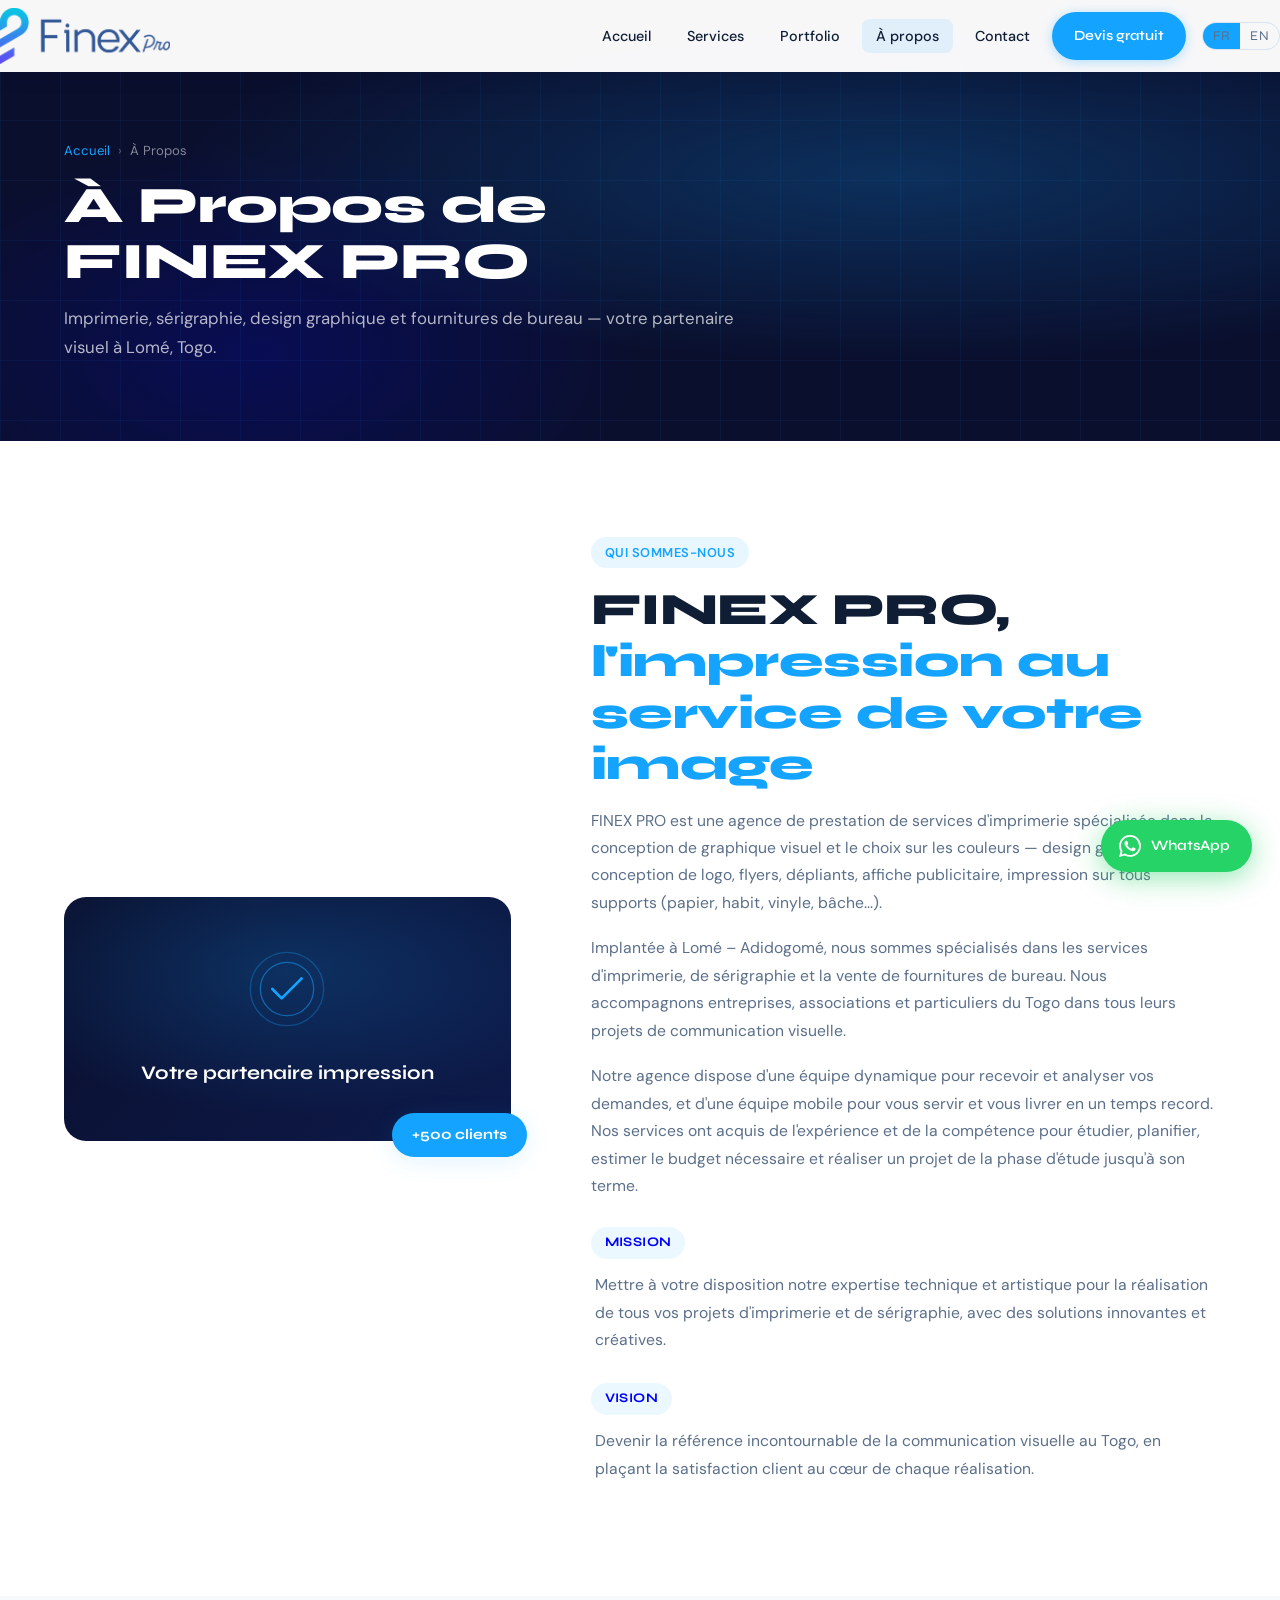
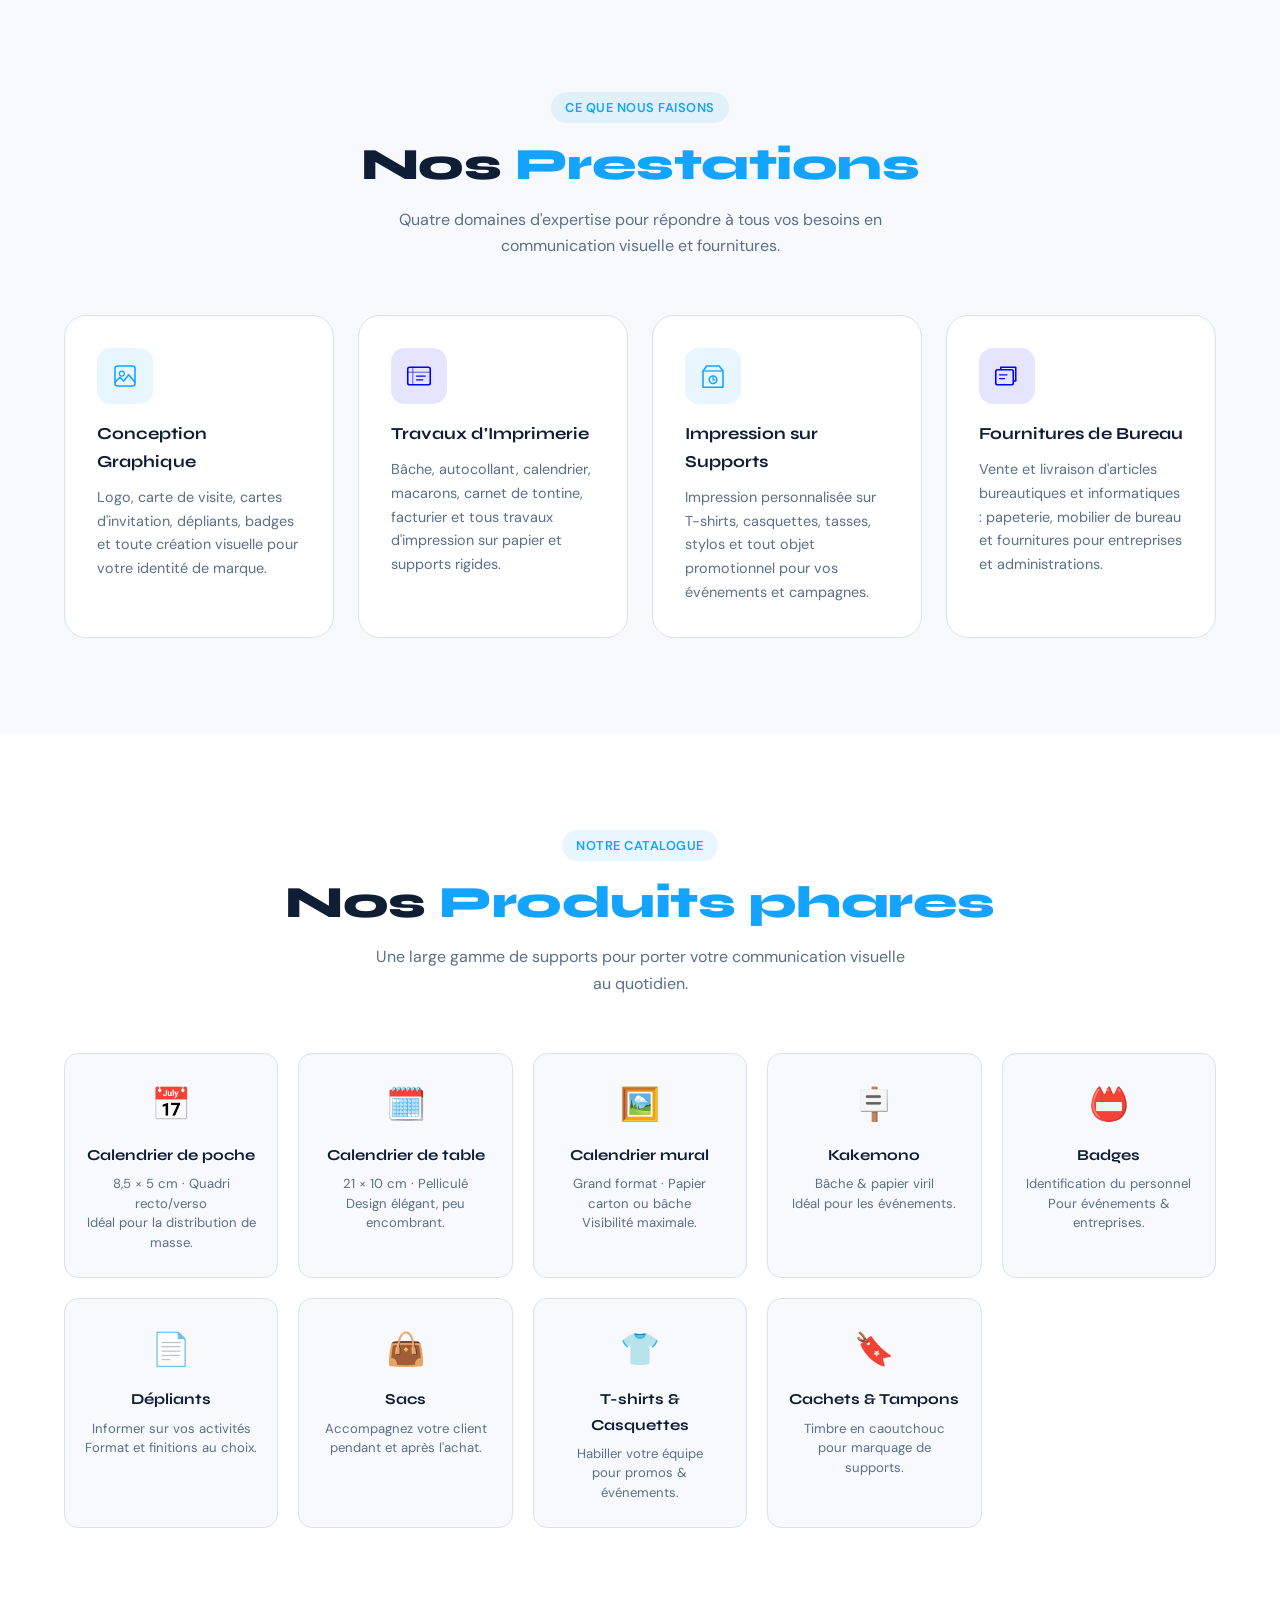
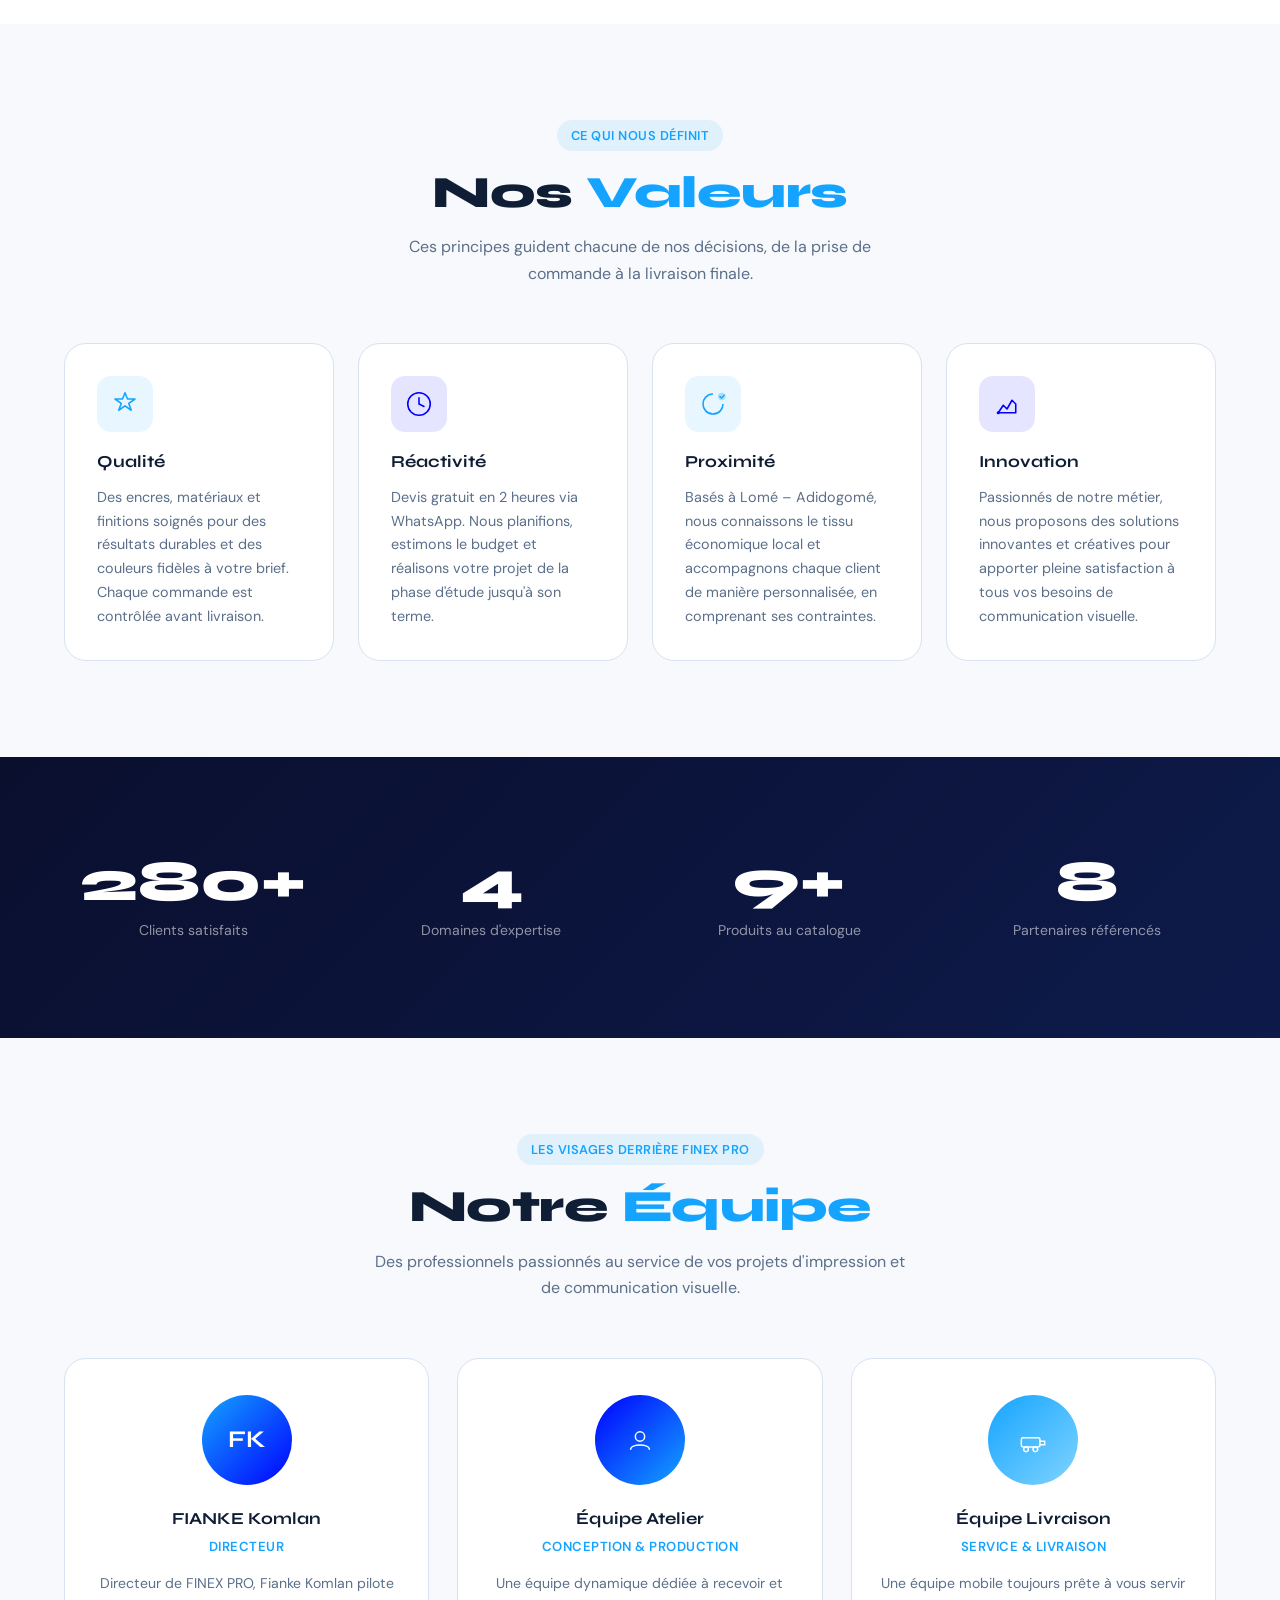
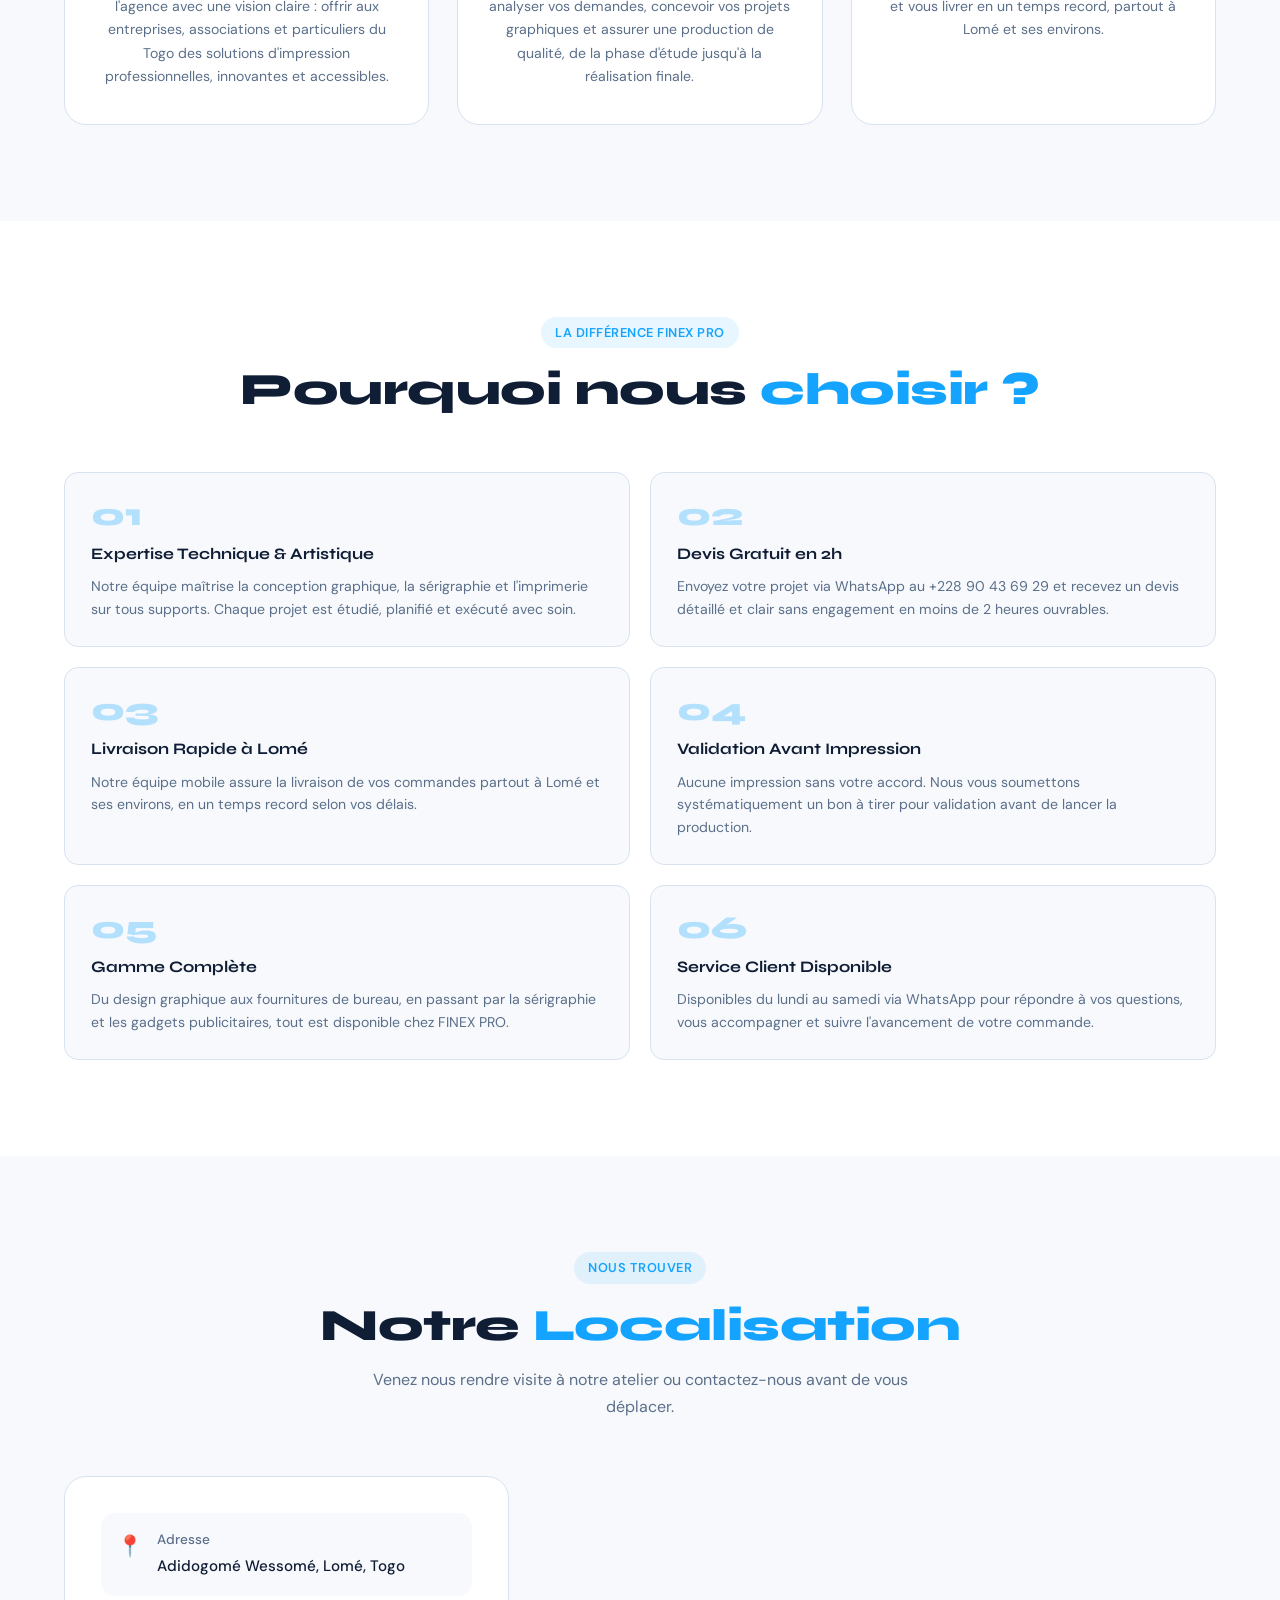
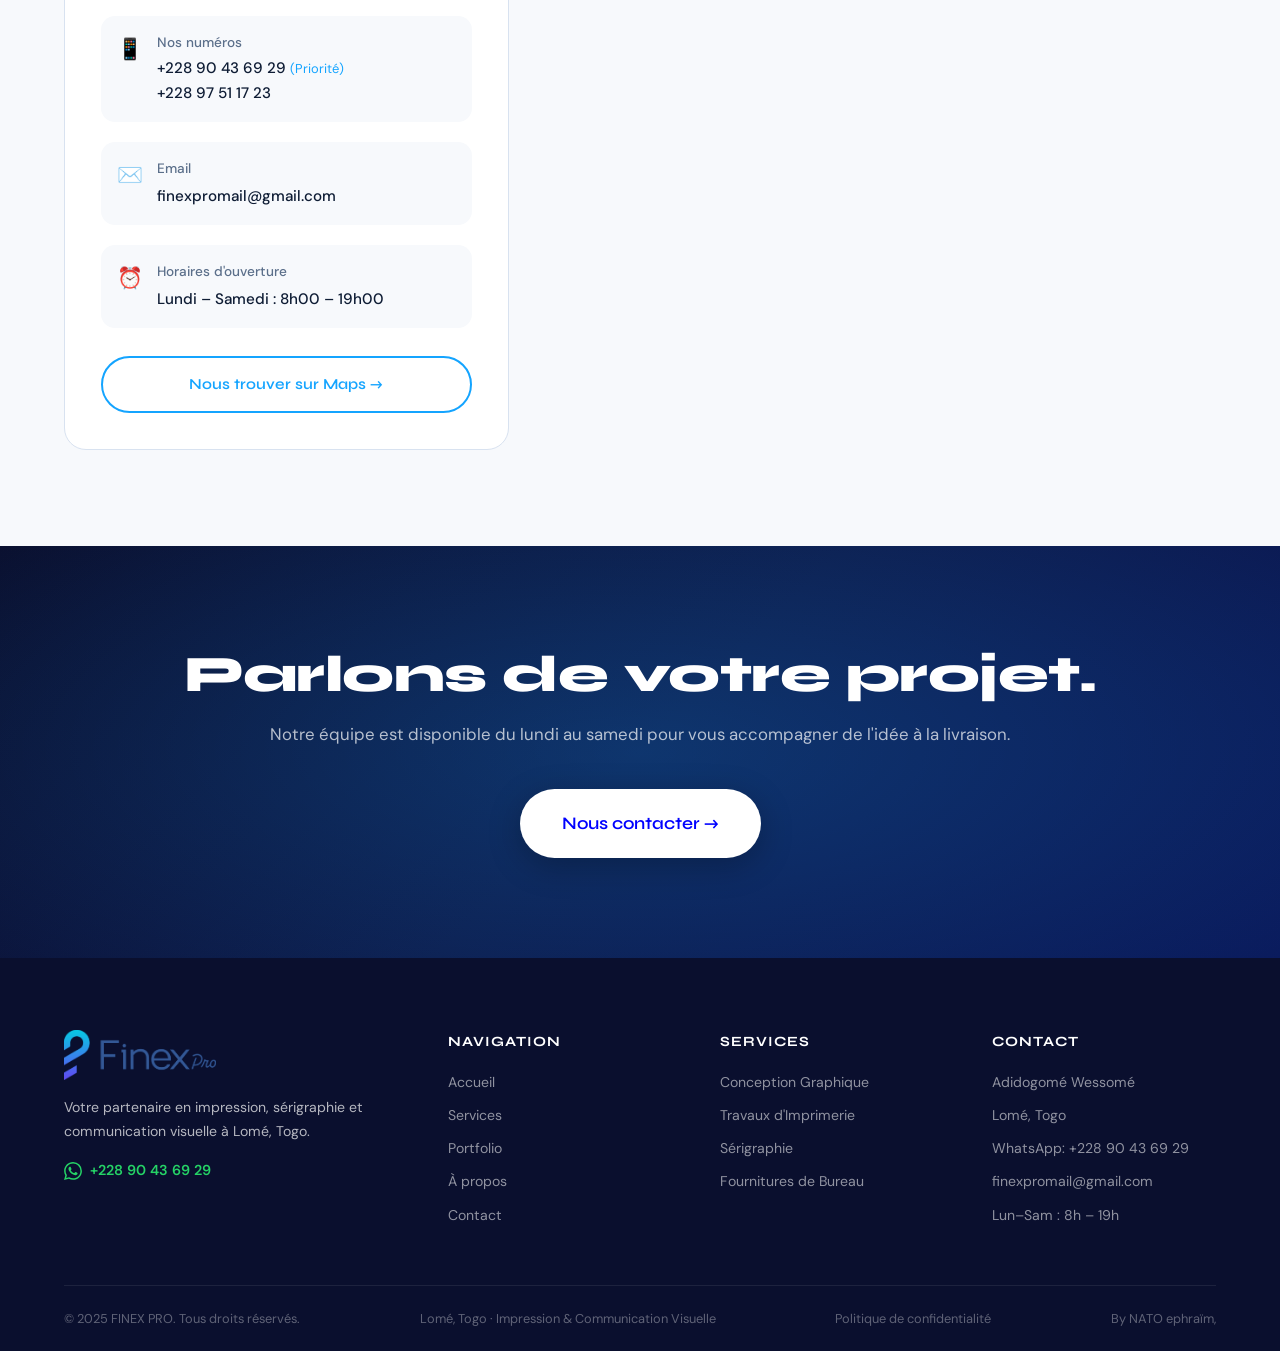
==== about.html @ 18cfac5b "correct correct portfolio" ====
<!DOCTYPE html>
<html lang="fr">
<head>
  <meta charset="UTF-8" />
  <meta name="viewport" content="width=device-width, initial-scale=1.0" />
  <title>À Propos — FINEX PRO | Agence d'Imprimerie & Sérigraphie à Lomé, Togo</title>
  <meta name="description" content="FINEX PRO, agence spécialisée en imprimerie, sérigraphie, design graphique et fournitures de bureau à Lomé – Adidogomé, Togo. Découvrez notre équipe et nos prestations." />
  <link rel="preconnect" href="https://fonts.googleapis.com" />
  <link rel="preconnect" href="https://fonts.gstatic.com" crossorigin />
  <link href="https://fonts.googleapis.com/css2?family=Syne:wght@400;600;700;800&family=DM+Sans:ital,opsz,wght@0,9..40,300;0,9..40,400;0,9..40,500;1,9..40,300&display=swap" rel="stylesheet" />
  <link rel="stylesheet" href="style.css" />
  <link rel="icon" href="/assets/images/icon/favicon.png" type="image/svg+xml" />
</head>
<body class="page-inner">

  <a href="https://wa.me/22890436929?text=Bonjour%2C%20je%20souhaite%20obtenir%20un%20devis%20pour%20des%20services%20d%27impression."
     class="wa-float" target="_blank" rel="noopener" aria-label="Contact WhatsApp">
    <svg viewBox="0 0 24 24" fill="currentColor"><path d="M17.472 14.382c-.297-.149-1.758-.867-2.03-.967-.273-.099-.471-.148-.67.15-.197.297-.767.966-.94 1.164-.173.199-.347.223-.644.075-.297-.15-1.255-.463-2.39-1.475-.883-.788-1.48-1.761-1.653-2.059-.173-.297-.018-.458.13-.606.134-.133.298-.347.446-.52.149-.174.198-.298.298-.497.099-.198.05-.371-.025-.52-.075-.149-.669-1.612-.916-2.207-.242-.579-.487-.5-.669-.51-.173-.008-.371-.01-.57-.01-.198 0-.52.074-.792.372-.272.297-1.04 1.016-1.04 2.479 0 1.462 1.065 2.875 1.213 3.074.149.198 2.096 3.2 5.077 4.487.709.306 1.262.489 1.694.625.712.227 1.36.195 1.871.118.571-.085 1.758-.719 2.006-1.413.248-.694.248-1.289.173-1.413-.074-.124-.272-.198-.57-.347m-5.421 7.403h-.004a9.87 9.87 0 01-5.031-1.378l-.361-.214-3.741.982.998-3.648-.235-.374a9.86 9.86 0 01-1.51-5.26c.001-5.45 4.436-9.884 9.888-9.884 2.64 0 5.122 1.03 6.988 2.898a9.825 9.825 0 012.893 6.994c-.003 5.45-4.437 9.884-9.885 9.884m8.413-18.297A11.815 11.815 0 0012.05 0C5.495 0 .16 5.335.157 11.892c0 2.096.547 4.142 1.588 5.945L.057 24l6.305-1.654a11.882 11.882 0 005.683 1.448h.005c6.554 0 11.89-5.335 11.893-11.893a11.821 11.821 0 00-3.48-8.413Z"/></svg>
    <span>WhatsApp</span>
  </a>

  <nav class="navbar" id="navbar">
    <div class="nav-inner">
      <a href="index.html" class="nav-logo">
        <span class="logo-mark"><img src="/assets/images/LOGO & SYMBOLE FinexPro 1.png" alt="FINEX PRO"></span>
      </a>
      <button class="nav-toggle" id="navToggle" aria-label="Menu">
        <span></span><span></span><span></span>
      </button>
      <ul class="nav-links" id="navLinks">
        <li><a href="index.html" class="nav-link">Accueil</a></li>
        <li><a href="services.html" class="nav-link">Services</a></li>
        <li><a href="portfolio.html" class="nav-link">Portfolio</a></li>
        <li><a href="about.html" class="nav-link active">À propos</a></li>
        <li><a href="contact.html" class="nav-link">Contact</a></li>
        <li><a href="devis.html" class="btn btn-nav">Devis gratuit</a></li>
        <li class="nav-controls">
          <div class="lang-switcher">
            <button class="lang-btn active" data-lang="fr">FR</button>
            <button class="lang-btn" data-lang="en">EN</button>
          </div>
        </li>
      </ul>
    </div>
  </nav>

  <!-- ========== HERO ========== -->
  <section class="page-hero">
    <div class="page-hero-bg">
      <div class="hero-mesh"></div>
      <div class="hero-grid"></div>
    </div>
    <div class="container">
      <div class="page-hero-content">
        <nav class="breadcrumb" aria-label="fil d'Ariane">
          <a href="index.html">Accueil</a>
          <span class="breadcrumb-sep">›</span>
          <span>À Propos</span>
        </nav>
        <h1 class="page-hero-title reveal">À Propos de FINEX PRO</h1>
        <p class="page-hero-sub reveal">Imprimerie, sérigraphie, design graphique et fournitures de bureau — votre partenaire visuel à Lomé, Togo.</p>
      </div>
    </div>
  </section>

  <!-- ========== PRÉSENTATION ========== -->
  <section class="section">
    <div class="container">
      <div class="about-inner">
        <div class="about-visual reveal">
          <div class="about-card-main">
            <div class="about-icon-big">
              <svg viewBox="0 0 120 120" fill="none" width="80" height="80">
                <circle cx="60" cy="60" r="55" stroke="#14a4ff" stroke-width="2" opacity=".3"/>
                <circle cx="60" cy="60" r="40" stroke="#14a4ff" stroke-width="2" opacity=".5"/>
                <path d="M38 60 L52 74 L82 44" stroke="#14a4ff" stroke-width="4" stroke-linecap="round" stroke-linejoin="round"/>
              </svg>
            </div>
            <div class="about-tagline">Votre partenaire impression</div>
          </div>
          <div class="about-badge-float">+500 clients</div>
        </div>

        <div class="about-text reveal" data-delay="100">
          <span class="section-tag">Qui sommes-nous</span>
          <h2 class="section-title">FINEX PRO,<br /><em>l'impression au service de votre image</em></h2>
          <p>FINEX PRO est une agence de prestation de services d'imprimerie spécialisée dans la conception de graphique visuel et le choix sur les couleurs — design graphique, conception de logo, flyers, dépliants, affiche publicitaire, impression sur tous supports (papier, habit, vinyle, bâche...).</p>
          <p>Implantée à Lomé – Adidogomé, nous sommes spécialisés dans les services d'imprimerie, de sérigraphie et la vente de fournitures de bureau. Nous accompagnons entreprises, associations et particuliers du Togo dans tous leurs projets de communication visuelle.</p>
          <p>Notre agence dispose d'une équipe dynamique pour recevoir et analyser vos demandes, et d'une équipe mobile pour vous servir et vous livrer en un temps record. Nos services ont acquis de l'expérience et de la compétence pour étudier, planifier, estimer le budget nécessaire et réaliser un projet de la phase d'étude jusqu'à son terme.</p>
          <div class="about-values">
            <div class="value-pill">Mission</div>
            <p class="value-text">Mettre à votre disposition notre expertise technique et artistique pour la réalisation de tous vos projets d'imprimerie et de sérigraphie, avec des solutions innovantes et créatives.</p>
            <div class="value-pill">Vision</div>
            <p class="value-text">Devenir la référence incontournable de la communication visuelle au Togo, en plaçant la satisfaction client au cœur de chaque réalisation.</p>
          </div>
        </div>
      </div>
    </div>
  </section>

  <!-- ========== NOS PRESTATIONS ========== -->
  <section class="section" style="background:var(--gray-50)">
    <div class="container">
      <div class="section-header reveal">
        <span class="section-tag">Ce que nous faisons</span>
        <h2 class="section-title">Nos <em>Prestations</em></h2>
        <p class="section-desc">Quatre domaines d'expertise pour répondre à tous vos besoins en communication visuelle et fournitures.</p>
      </div>
      <div class="values-grid">

        <div class="value-card reveal" data-delay="0">
          <div class="value-icon" style="--vic:#14a4ff">
            <svg viewBox="0 0 48 48" fill="none" width="30" height="30">
              <rect x="8" y="8" width="32" height="32" rx="4" stroke="currentColor" stroke-width="2.5"/>
              <circle cx="19" cy="20" r="4" stroke="currentColor" stroke-width="2"/>
              <path d="M8 34 L16 26 L22 32 L30 22 L40 34" stroke="currentColor" stroke-width="2.5" stroke-linecap="round" stroke-linejoin="round"/>
            </svg>
          </div>
          <h3>Conception Graphique</h3>
          <p>Logo, carte de visite, cartes d'invitation, dépliants, badges et toute création visuelle pour votre identité de marque.</p>
        </div>

        <div class="value-card reveal" data-delay="100">
          <div class="value-icon" style="--vic:#0000ff">
            <svg viewBox="0 0 48 48" fill="none" width="30" height="30">
              <rect x="6" y="10" width="36" height="28" rx="3" stroke="currentColor" stroke-width="2.5"/>
              <path d="M14 10 L14 38" stroke="currentColor" stroke-width="2" opacity=".5"/>
              <path d="M6 18 L42 18" stroke="currentColor" stroke-width="2" opacity=".5"/>
              <path d="M20 24 L34 24M20 30 L30 30" stroke="currentColor" stroke-width="2" stroke-linecap="round"/>
            </svg>
          </div>
          <h3>Travaux d'Imprimerie</h3>
          <p>Bâche, autocollant, calendrier, macarons, carnet de tontine, facturier et tous travaux d'impression sur papier et supports rigides.</p>
        </div>

        <div class="value-card reveal" data-delay="200">
          <div class="value-icon" style="--vic:#14a4ff">
            <svg viewBox="0 0 48 48" fill="none" width="30" height="30">
              <path d="M14 8 L34 8 L40 16 L40 42 L8 42 L8 16 Z" stroke="currentColor" stroke-width="2.5" stroke-linejoin="round"/>
              <path d="M8 16 L40 16" stroke="currentColor" stroke-width="2"/>
              <circle cx="24" cy="30" r="6" stroke="currentColor" stroke-width="2.5"/>
              <path d="M24 26 L24 30 L27 30" stroke="currentColor" stroke-width="2" stroke-linecap="round"/>
            </svg>
          </div>
          <h3>Impression sur Supports</h3>
          <p>Impression personnalisée sur T-shirts, casquettes, tasses, stylos et tout objet promotionnel pour vos événements et campagnes.</p>
        </div>

        <div class="value-card reveal" data-delay="300">
          <div class="value-icon" style="--vic:#0000ff">
            <svg viewBox="0 0 48 48" fill="none" width="30" height="30">
              <rect x="6" y="14" width="28" height="24" rx="3" stroke="currentColor" stroke-width="2.5"/>
              <path d="M14 14 L14 10 L38 10 L38 32 L34 32" stroke="currentColor" stroke-width="2.5" stroke-linejoin="round"/>
              <path d="M12 22 L24 22M12 28 L20 28" stroke="currentColor" stroke-width="2" stroke-linecap="round"/>
            </svg>
          </div>
          <h3>Fournitures de Bureau</h3>
          <p>Vente et livraison d'articles bureautiques et informatiques : papeterie, mobilier de bureau et fournitures pour entreprises et administrations.</p>
        </div>

      </div>
    </div>
  </section>

  <!-- ========== NOS PRODUITS ========== -->
  <section class="section">
    <div class="container">
      <div class="section-header reveal">
        <span class="section-tag">Notre catalogue</span>
        <h2 class="section-title">Nos <em>Produits phares</em></h2>
        <p class="section-desc">Une large gamme de supports pour porter votre communication visuelle au quotidien.</p>
      </div>
      <div style="display:grid;grid-template-columns:repeat(auto-fill,minmax(200px,1fr));gap:20px;margin-top:16px;">

        <div class="reveal" data-delay="0" style="background:var(--gray-50);border:1px solid var(--gray-200);border-radius:var(--radius);padding:24px 20px;text-align:center;">
          <div style="font-size:2rem;margin-bottom:12px;">📅</div>
          <h4 style="font-family:'Syne',sans-serif;font-size:.95rem;font-weight:700;color:var(--text);margin-bottom:6px;">Calendrier de poche</h4>
          <p style="font-size:.82rem;color:var(--text-muted);line-height:1.5;">8,5 × 5 cm · Quadri recto/verso<br>Idéal pour la distribution de masse.</p>
        </div>

        <div class="reveal" data-delay="50" style="background:var(--gray-50);border:1px solid var(--gray-200);border-radius:var(--radius);padding:24px 20px;text-align:center;">
          <div style="font-size:2rem;margin-bottom:12px;">🗓️</div>
          <h4 style="font-family:'Syne',sans-serif;font-size:.95rem;font-weight:700;color:var(--text);margin-bottom:6px;">Calendrier de table</h4>
          <p style="font-size:.82rem;color:var(--text-muted);line-height:1.5;">21 × 10 cm · Pelliculé<br>Design élégant, peu encombrant.</p>
        </div>

        <div class="reveal" data-delay="100" style="background:var(--gray-50);border:1px solid var(--gray-200);border-radius:var(--radius);padding:24px 20px;text-align:center;">
          <div style="font-size:2rem;margin-bottom:12px;">🖼️</div>
          <h4 style="font-family:'Syne',sans-serif;font-size:.95rem;font-weight:700;color:var(--text);margin-bottom:6px;">Calendrier mural</h4>
          <p style="font-size:.82rem;color:var(--text-muted);line-height:1.5;">Grand format · Papier carton ou bâche<br>Visibilité maximale.</p>
        </div>

        <div class="reveal" data-delay="150" style="background:var(--gray-50);border:1px solid var(--gray-200);border-radius:var(--radius);padding:24px 20px;text-align:center;">
          <div style="font-size:2rem;margin-bottom:12px;">🪧</div>
          <h4 style="font-family:'Syne',sans-serif;font-size:.95rem;font-weight:700;color:var(--text);margin-bottom:6px;">Kakemono</h4>
          <p style="font-size:.82rem;color:var(--text-muted);line-height:1.5;">Bâche & papier viril<br>Idéal pour les événements.</p>
        </div>

        <div class="reveal" data-delay="200" style="background:var(--gray-50);border:1px solid var(--gray-200);border-radius:var(--radius);padding:24px 20px;text-align:center;">
          <div style="font-size:2rem;margin-bottom:12px;">📛</div>
          <h4 style="font-family:'Syne',sans-serif;font-size:.95rem;font-weight:700;color:var(--text);margin-bottom:6px;">Badges</h4>
          <p style="font-size:.82rem;color:var(--text-muted);line-height:1.5;">Identification du personnel<br>Pour événements & entreprises.</p>
        </div>

        <div class="reveal" data-delay="250" style="background:var(--gray-50);border:1px solid var(--gray-200);border-radius:var(--radius);padding:24px 20px;text-align:center;">
          <div style="font-size:2rem;margin-bottom:12px;">📄</div>
          <h4 style="font-family:'Syne',sans-serif;font-size:.95rem;font-weight:700;color:var(--text);margin-bottom:6px;">Dépliants</h4>
          <p style="font-size:.82rem;color:var(--text-muted);line-height:1.5;">Informer sur vos activités<br>Format et finitions au choix.</p>
        </div>

        <div class="reveal" data-delay="300" style="background:var(--gray-50);border:1px solid var(--gray-200);border-radius:var(--radius);padding:24px 20px;text-align:center;">
          <div style="font-size:2rem;margin-bottom:12px;">👜</div>
          <h4 style="font-family:'Syne',sans-serif;font-size:.95rem;font-weight:700;color:var(--text);margin-bottom:6px;">Sacs</h4>
          <p style="font-size:.82rem;color:var(--text-muted);line-height:1.5;">Accompagnez votre client<br>pendant et après l'achat.</p>
        </div>

        <div class="reveal" data-delay="350" style="background:var(--gray-50);border:1px solid var(--gray-200);border-radius:var(--radius);padding:24px 20px;text-align:center;">
          <div style="font-size:2rem;margin-bottom:12px;">👕</div>
          <h4 style="font-family:'Syne',sans-serif;font-size:.95rem;font-weight:700;color:var(--text);margin-bottom:6px;">T-shirts & Casquettes</h4>
          <p style="font-size:.82rem;color:var(--text-muted);line-height:1.5;">Habiller votre équipe<br>pour promos & événements.</p>
        </div>

        <div class="reveal" data-delay="400" style="background:var(--gray-50);border:1px solid var(--gray-200);border-radius:var(--radius);padding:24px 20px;text-align:center;">
          <div style="font-size:2rem;margin-bottom:12px;">🔖</div>
          <h4 style="font-family:'Syne',sans-serif;font-size:.95rem;font-weight:700;color:var(--text);margin-bottom:6px;">Cachets & Tampons</h4>
          <p style="font-size:.82rem;color:var(--text-muted);line-height:1.5;">Timbre en caoutchouc<br>pour marquage de supports.</p>
        </div>

      </div>
    </div>
  </section>

  <!-- ========== NOS VALEURS ========== -->
  <section class="section" style="background:var(--gray-50)">
    <div class="container">
      <div class="section-header reveal">
        <span class="section-tag">Ce qui nous définit</span>
        <h2 class="section-title">Nos <em>Valeurs</em></h2>
        <p class="section-desc">Ces principes guident chacune de nos décisions, de la prise de commande à la livraison finale.</p>
      </div>
      <div class="values-grid">
        <div class="value-card reveal" data-delay="0">
          <div class="value-icon" style="--vic:#14a4ff">
            <svg viewBox="0 0 48 48" fill="none" width="30" height="30">
              <path d="M24 6 L28 16 L40 16 L30 23 L34 34 L24 27 L14 34 L18 23 L8 16 L20 16 Z" stroke="currentColor" stroke-width="2.5" fill="none" stroke-linejoin="round"/>
            </svg>
          </div>
          <h3>Qualité</h3>
          <p>Des encres, matériaux et finitions soignés pour des résultats durables et des couleurs fidèles à votre brief. Chaque commande est contrôlée avant livraison.</p>
        </div>
        <div class="value-card reveal" data-delay="100">
          <div class="value-icon" style="--vic:#0000ff">
            <svg viewBox="0 0 48 48" fill="none" width="30" height="30">
              <circle cx="24" cy="24" r="18" stroke="currentColor" stroke-width="2.5"/>
              <path d="M24 14 L24 24 L32 28" stroke="currentColor" stroke-width="2.5" stroke-linecap="round"/>
            </svg>
          </div>
          <h3>Réactivité</h3>
          <p>Devis gratuit en 2 heures via WhatsApp. Nous planifions, estimons le budget et réalisons votre projet de la phase d'étude jusqu'à son terme.</p>
        </div>
        <div class="value-card reveal" data-delay="200">
          <div class="value-icon" style="--vic:#14a4ff">
            <svg viewBox="0 0 48 48" fill="none" width="30" height="30">
              <path d="M24 8 C14 8 8 16 8 24 C8 32 14 40 24 40 C34 40 40 32 40 24" stroke="currentColor" stroke-width="2.5" fill="none"/>
              <circle cx="38" cy="12" r="6" fill="currentColor" opacity=".3"/>
              <path d="M35 12 L37.5 14.5 L42 10" stroke="currentColor" stroke-width="2" stroke-linecap="round"/>
            </svg>
          </div>
          <h3>Proximité</h3>
          <p>Basés à Lomé – Adidogomé, nous connaissons le tissu économique local et accompagnons chaque client de manière personnalisée, en comprenant ses contraintes.</p>
        </div>
        <div class="value-card reveal" data-delay="300">
          <div class="value-icon" style="--vic:#0000ff">
            <svg viewBox="0 0 48 48" fill="none" width="30" height="30">
              <path d="M10 38 L18 26 L24 32 L32 18 L38 24 L38 38 Z" stroke="currentColor" stroke-width="2.5" fill="none" stroke-linejoin="round"/>
              <circle cx="10" cy="38" r="2.5" fill="currentColor"/>
            </svg>
          </div>
          <h3>Innovation</h3>
          <p>Passionnés de notre métier, nous proposons des solutions innovantes et créatives pour apporter pleine satisfaction à tous vos besoins de communication visuelle.</p>
        </div>
      </div>
    </div>
  </section>

  <!-- ========== COMPTEURS ========== -->
  <section class="section counters-section">
    <div class="container">
      <div class="counters-grid" id="countersGrid">
        <div class="counter-item reveal" data-delay="0">
          <span class="counter-num" data-target="500" data-suffix="+">0+</span>
          <span class="counter-label">Clients satisfaits</span>
        </div>
        <div class="counter-item reveal" data-delay="100">
          <span class="counter-num" data-target="4" data-suffix="">0</span>
          <span class="counter-label">Domaines d'expertise</span>
        </div>
        <div class="counter-item reveal" data-delay="200">
          <span class="counter-num" data-target="9" data-suffix="+">0+</span>
          <span class="counter-label">Produits au catalogue</span>
        </div>
        <div class="counter-item reveal" data-delay="300">
          <span class="counter-num" data-target="8" data-suffix="">0</span>
          <span class="counter-label">Partenaires référencés</span>
        </div>
      </div>
    </div>
  </section>

  <!-- ========== ÉQUIPE ========== -->
  <section class="section" style="background:var(--gray-50)">
    <div class="container">
      <div class="section-header reveal">
        <span class="section-tag">Les visages derrière FINEX PRO</span>
        <h2 class="section-title">Notre <em>Équipe</em></h2>
        <p class="section-desc">Des professionnels passionnés au service de vos projets d'impression et de communication visuelle.</p>
      </div>
      <div class="team-grid" style="width:100%;box-sizing:border-box;">
        <div class="team-card reveal" data-delay="0">
          <div class="team-avatar" style="background:linear-gradient(135deg,#14a4ff,#0000ff)">
            <span>FK</span>
          </div>
          <h3 class="team-name">FIANKE Komlan</h3>
          <p class="team-role">Directeur</p>
          <p class="team-bio">Directeur de FINEX PRO, Fianke Komlan pilote l'agence avec une vision claire : offrir aux entreprises, associations et particuliers du Togo des solutions d'impression professionnelles, innovantes et accessibles.</p>
        </div>
        <div class="team-card reveal" data-delay="100">
          <div class="team-avatar" style="background:linear-gradient(135deg,#0000ff,#14a4ff)">
            <svg viewBox="0 0 48 48" fill="none" width="28" height="28">
              <circle cx="24" cy="18" r="8" stroke="white" stroke-width="2.5"/>
              <path d="M8 40 C8 30 40 30 40 40" stroke="white" stroke-width="2.5" stroke-linecap="round"/>
            </svg>
          </div>
          <h3 class="team-name">Équipe Atelier</h3>
          <p class="team-role">Conception &amp; Production</p>
          <p class="team-bio">Une équipe dynamique dédiée à recevoir et analyser vos demandes, concevoir vos projets graphiques et assurer une production de qualité, de la phase d'étude jusqu'à la réalisation finale.</p>
        </div>
        <div class="team-card reveal" data-delay="200">
          <div class="team-avatar" style="background:linear-gradient(135deg,#14a4ff,#80d4ff)">
            <svg viewBox="0 0 48 48" fill="none" width="28" height="28">
              <rect x="4" y="20" width="32" height="16" rx="3" stroke="white" stroke-width="2.5"/>
              <path d="M36 26 L44 26 L44 32 L36 32" stroke="white" stroke-width="2.5" stroke-linecap="round"/>
              <circle cx="12" cy="40" r="4" stroke="white" stroke-width="2.5"/>
              <circle cx="28" cy="40" r="4" stroke="white" stroke-width="2.5"/>
            </svg>
          </div>
          <h3 class="team-name">Équipe Livraison</h3>
          <p class="team-role">Service &amp; Livraison</p>
          <p class="team-bio">Une équipe mobile toujours prête à vous servir et vous livrer en un temps record, partout à Lomé et ses environs.</p>
        </div>
      </div>
    </div>
  </section>

  <!-- ========== POURQUOI NOUS CHOISIR ========== -->
  <section class="section">
    <div class="container">
      <div class="section-header reveal">
        <span class="section-tag">La différence FINEX PRO</span>
        <h2 class="section-title">Pourquoi nous <em>choisir ?</em></h2>
      </div>
      <div class="why-grid">
        <div class="why-card reveal" data-delay="0">
          <div class="why-num">01</div>
          <h4>Expertise Technique & Artistique</h4>
          <p>Notre équipe maîtrise la conception graphique, la sérigraphie et l'imprimerie sur tous supports. Chaque projet est étudié, planifié et exécuté avec soin.</p>
        </div>
        <div class="why-card reveal" data-delay="100">
          <div class="why-num">02</div>
          <h4>Devis Gratuit en 2h</h4>
          <p>Envoyez votre projet via WhatsApp au +228 90 43 69 29 et recevez un devis détaillé et clair sans engagement en moins de 2 heures ouvrables.</p>
        </div>
        <div class="why-card reveal" data-delay="200">
          <div class="why-num">03</div>
          <h4>Livraison Rapide à Lomé</h4>
          <p>Notre équipe mobile assure la livraison de vos commandes partout à Lomé et ses environs, en un temps record selon vos délais.</p>
        </div>
        <div class="why-card reveal" data-delay="300">
          <div class="why-num">04</div>
          <h4>Validation Avant Impression</h4>
          <p>Aucune impression sans votre accord. Nous vous soumettons systématiquement un bon à tirer pour validation avant de lancer la production.</p>
        </div>
        <div class="why-card reveal" data-delay="0">
          <div class="why-num">05</div>
          <h4>Gamme Complète</h4>
          <p>Du design graphique aux fournitures de bureau, en passant par la sérigraphie et les gadgets publicitaires, tout est disponible chez FINEX PRO.</p>
        </div>
        <div class="why-card reveal" data-delay="100">
          <div class="why-num">06</div>
          <h4>Service Client Disponible</h4>
          <p>Disponibles du lundi au samedi via WhatsApp pour répondre à vos questions, vous accompagner et suivre l'avancement de votre commande.</p>
        </div>
      </div>
    </div>
  </section>

  <!-- ========== LOCALISATION ========== -->
  <section class="section" style="background:var(--gray-50)">
    <div class="container">
      <div class="section-header reveal">
        <span class="section-tag">Nous trouver</span>
        <h2 class="section-title">Notre <em>Localisation</em></h2>
        <p class="section-desc">Venez nous rendre visite à notre atelier ou contactez-nous avant de vous déplacer.</p>
      </div>
      <div class="location-inner reveal">
        <div class="location-info">
          <div class="contact-card">
            <div class="contact-item">
              <div class="contact-icon">📍</div>
              <div>
                <strong>Adresse</strong>
                <span>Adidogomé Wessomé, Lomé, Togo</span>
              </div>
            </div>
            <div class="contact-item">
              <div class="contact-icon">📱</div>
              <div>
                <strong>Nos numéros</strong>
                <a href="https://wa.me/22890436929" target="_blank" style="display:block">+228 90 43 69 29 <span style="font-weight:400;color:var(--blue);font-size:.85em">(Priorité)</span></a>
                <a href="tel:+22897511723" style="display:block">+228 97 51 17 23</a>
              </div>
            </div>
            <div class="contact-item">
              <div class="contact-icon">✉️</div>
              <div>
                <strong>Email</strong>
                <a href="mailto:finexpromail@gmail.com">finexpromail@gmail.com</a>
              </div>
            </div>
            <div class="contact-item">
              <div class="contact-icon">⏰</div>
              <div>
                <strong>Horaires d'ouverture</strong>
                <span>Lundi – Samedi : 8h00 – 19h00</span>
              </div>
            </div>
            <a href="https://maps.app.goo.gl/oDMDVuEcW6DBfXsj8" target="_blank" rel="noopener" class="btn btn-outline btn-full" style="margin-top:8px;">
              Nous trouver sur Maps →
            </a>
          </div>
        </div>
        <div class="location-map">
          <iframe
            src="https://maps.google.com/maps?q=6.199119,1.167007&z=17&output=embed"
            width="100%" height="320" style="border:0;border-radius:14px;" allowfullscreen="" loading="lazy" referrerpolicy="no-referrer-when-downgrade" title="Localisation FINEX PRO"></iframe>
        </div>
      </div>
    </div>
  </section>

  <!-- ========== CTA ========== -->
  <section class="cta-section reveal">
    <div class="cta-bg"></div>
    <div class="container">
      <div class="cta-inner">
        <h2>Parlons de votre projet.</h2>
        <p>Notre équipe est disponible du lundi au samedi pour vous accompagner de l'idée à la livraison.</p>
        <a href="contact.html" class="btn btn-cta">Nous contacter →</a>
      </div>
    </div>
  </section>

  <footer class="footer">
    <div class="container">
      <div class="footer-inner">
        <div class="footer-brand">
          <a href="index.html" class="nav-logo">
            <span class="logo-mark"><img src="/assets/images/LOGO & SYMBOLE FinexPro 1.png" alt="FINEX PRO" /></span>
          </a>
          <p>Votre partenaire en impression, sérigraphie et communication visuelle à Lomé, Togo.</p>
          <a href="https://wa.me/22890436929" target="_blank" class="footer-wa">
            <svg viewBox="0 0 24 24" fill="currentColor" width="18" height="18"><path d="M17.472 14.382c-.297-.149-1.758-.867-2.03-.967-.273-.099-.471-.148-.67.15-.197.297-.767.966-.94 1.164-.173.199-.347.223-.644.075-.297-.15-1.255-.463-2.39-1.475-.883-.788-1.48-1.761-1.653-2.059-.173-.297-.018-.458.13-.606.134-.133.298-.347.446-.52.149-.174.198-.298.298-.497.099-.198.05-.371-.025-.52-.075-.149-.669-1.612-.916-2.207-.242-.579-.487-.5-.669-.51-.173-.008-.371-.01-.57-.01-.198 0-.52.074-.792.372-.272.297-1.04 1.016-1.04 2.479 0 1.462 1.065 2.875 1.213 3.074.149.198 2.096 3.2 5.077 4.487.709.306 1.262.489 1.694.625.712.227 1.36.195 1.871.118.571-.085 1.758-.719 2.006-1.413.248-.694.248-1.289.173-1.413-.074-.124-.272-.198-.57-.347m-5.421 7.403h-.004a9.87 9.87 0 01-5.031-1.378l-.361-.214-3.741.982.998-3.648-.235-.374a9.86 9.86 0 01-1.51-5.26c.001-5.45 4.436-9.884 9.888-9.884 2.64 0 5.122 1.03 6.988 2.898a9.825 9.825 0 012.893 6.994c-.003 5.45-4.437 9.884-9.885 9.884m8.413-18.297A11.815 11.815 0 0012.05 0C5.495 0 .16 5.335.157 11.892c0 2.096.547 4.142 1.588 5.945L.057 24l6.305-1.654a11.882 11.882 0 005.683 1.448h.005c6.554 0 11.89-5.335 11.893-11.893a11.821 11.821 0 00-3.48-8.413Z"/></svg>
            +228 90 43 69 29
          </a>
        </div>
        <div class="footer-links">
          <h4>Navigation</h4>
          <a href="index.html">Accueil</a>
          <a href="services.html">Services</a>
          <a href="portfolio.html">Portfolio</a>
          <a href="about.html">À propos</a>
          <a href="contact.html">Contact</a>
        </div>
        <div class="footer-links">
          <h4>Services</h4>
          <a href="services.html">Conception Graphique</a>
          <a href="services.html">Travaux d'Imprimerie</a>
          <a href="services.html">Sérigraphie</a>
          <a href="services.html">Fournitures de Bureau</a>
        </div>
        <div class="footer-links">
          <h4>Contact</h4>
          <span>Adidogomé Wessomé</span>
          <span>Lomé, Togo</span>
          <a href="https://wa.me/22890436929" target="_blank">WhatsApp: +228 90 43 69 29</a>
          <a href="mailto:finexpromail@gmail.com">finexpromail@gmail.com</a>
          <span>Lun–Sam : 8h – 19h</span>
        </div>
      </div>
      <div class="footer-bottom">
        <span>© 2025 FINEX PRO. Tous droits réservés.</span>
        <span>Lomé, Togo · Impression &amp; Communication Visuelle</span>
        <a href="privacy.html">Politique de confidentialité</a>
        <a href="#"><span>By NATO ephraïm,</span></a>
      </div>
    </div>
  </footer>

  <script src="script.js"></script>
</body>
</html>
---- style.css ----
/* ===================================
   FINEX PRO — style.css
   Modern Corporate · Blue Edition
   =================================== */

/* -------- TOKENS -------- */
:root {
  --blue:       rgb(20, 164, 255);
  --blue-deep:  rgb(0, 0, 255);
  --blue-dark:  #0a0f2e;
  --blue-mid:   #0d1a4a;
  --white:      #ffffff;
  --gray-50:    #f7f9fc;
  --gray-100:   #eef2f8;
  --gray-200:   #d8e2f0;
  --gray-400:   #8fa3c0;
  --gray-700:   #2d3a52;
  --text:       #0f1d35;
  --text-muted: #5b6f8a;
  --radius:     14px;
  --radius-lg:  22px;
  --shadow:     0 4px 24px rgba(20,164,255,.12);
  --shadow-lg:  0 12px 48px rgba(20,164,255,.18);
  --transition: 0.35s cubic-bezier(.4,0,.2,1);
}

/* -------- RESET -------- */
*, *::before, *::after { box-sizing: border-box; margin: 0; padding: 0; }
html { scroll-behavior: smooth; font-size: 16px; }
body {
  font-family: 'DM Sans', sans-serif;
  color: var(--text);
  background: var(--white);
  line-height: 1.65;
  overflow-x: hidden;
}
img { max-width: 100%; display: block; }
a { text-decoration: none; color: inherit; }
ul { list-style: none; }
button { cursor: pointer; font-family: inherit; }

/* -------- UTILITY -------- */
.container {
  max-width: 1200px;
  margin: 0 auto;
  padding: 0 24px;
}
.section { padding: 96px 0; }

/* -------- REVEAL ANIMATION -------- */
.reveal {
  opacity: 0;
  transform: translateY(32px);
  transition: opacity 0.7s ease, transform 0.7s ease;
}
.reveal.visible {
  opacity: 1;
  transform: translateY(0);
}
[data-delay="100"] { transition-delay: 0.1s !important; }
[data-delay="200"] { transition-delay: 0.2s !important; }
[data-delay="300"] { transition-delay: 0.3s !important; }

/* ======== BUTTONS ======== */
.btn {
  display: inline-flex;
  align-items: center;
  gap: 8px;
  padding: 14px 28px;
  border-radius: 100px;
  font-family: 'Syne', sans-serif;
  font-size: 0.95rem;
  font-weight: 600;
  transition: var(--transition);
  white-space: nowrap;
  border: 2px solid transparent;
}
.btn-primary {
  background: var(--blue);
  color: var(--white);
  box-shadow: 0 4px 20px rgba(20,164,255,.4);
}
.btn-primary:hover {
  background: var(--blue-deep);
  box-shadow: 0 8px 32px rgba(0,0,255,.4);
  transform: translateY(-2px);
}
.btn-outline {
  border-color: var(--blue);
  color: var(--blue);
  background: transparent;
}
.btn-outline:hover {
  background: var(--blue);
  color: var(--white);
  transform: translateY(-2px);
}
.btn-nav {
  background: var(--blue);
  color: var(--white);
  padding: 10px 20px;
  font-size: 0.88rem;
  box-shadow: 0 2px 12px rgba(20,164,255,.3);
  position: relative;
  overflow: hidden;
  transition: transform 0.25s ease, box-shadow 0.25s ease, background 0.25s ease;
}
.btn-nav::after {
  content: '';
  position: absolute;
  inset: 0;
  background: linear-gradient(120deg, transparent 0%, rgba(255,255,255,.25) 50%, transparent 100%);
  transform: translateX(-100%);
  transition: transform 0.45s ease;
}
.btn-nav:hover {
  background: var(--blue-deep);
  transform: translateY(-2px) scale(1.04);
  box-shadow: 0 8px 28px rgba(20,164,255,.55);
}
.btn-nav:hover::after {
  transform: translateX(100%);
}
.btn-nav:active {
  transform: translateY(0) scale(0.98);
  box-shadow: 0 2px 12px rgba(20,164,255,.3);
}
.btn-service {
  background: var(--gray-100);
  color: var(--blue-deep);
  border-color: var(--gray-200);
  padding: 10px 22px;
  font-size: 0.9rem;
  margin-top: auto;
}
.btn-service:hover { background: var(--blue); color: var(--white); border-color: var(--blue); }
.btn-service-light {
  background: rgba(255,255,255,.2);
  color: var(--white);
  border-color: rgba(255,255,255,.4);
  padding: 10px 22px;
  font-size: 0.9rem;
  margin-top: auto;
  backdrop-filter: blur(6px);
}
.btn-service-light:hover { background: var(--white); color: var(--blue-deep); }
.btn-cta {
  background: var(--white);
  color: var(--blue-deep);
  font-size: 1.1rem;
  padding: 18px 40px;
  box-shadow: 0 8px 32px rgba(0,0,0,.25);
}
.btn-cta:hover { background: var(--gray-50); transform: translateY(-3px) scale(1.02); }
.btn-full { width: 100%; justify-content: center; }

/* ======== FLOATING WHATSAPP ======== */
.wa-float {
  position: fixed;
  bottom: 28px;
  right: 28px;
  z-index: 999;
  background: #25d366;
  color: var(--white);
  display: flex;
  align-items: center;
  gap: 10px;
  padding: 14px 22px 14px 18px;
  border-radius: 100px;
  font-family: 'Syne', sans-serif;
  font-weight: 600;
  font-size: 0.9rem;
  box-shadow: 0 6px 28px rgba(37,211,102,.5);
  transition: var(--transition);
  animation: waPulse 2.5s ease infinite;
}
.wa-float svg { width: 22px; height: 22px; flex-shrink: 0; }
.wa-float:hover { transform: translateY(-3px) scale(1.04); box-shadow: 0 10px 40px rgba(37,211,102,.6); animation: none; }
@keyframes waPulse {
  0%, 100% { box-shadow: 0 6px 28px rgba(37,211,102,.5); }
  50% { box-shadow: 0 6px 44px rgba(37,211,102,.8); }
}

/* ======== NAVBAR ======== */
.navbar {
  position: fixed;
  top: 0; left: 0; right: 0;
  z-index: 160;
  background: transparent;
  transition: background 0.4s ease, box-shadow 0.4s ease, backdrop-filter 0.4s ease;
}
.navbar.scrolled {
  background: rgba(255,255,255,.95);
  backdrop-filter: blur(12px);
  box-shadow: 0 2px 24px rgba(0,0,50,.08);
}
.nav-inner {
  max-width: 1440px;
  margin: 0 auto;
  /*padding: 18px 48px;*/
  height: 72px;
  display: flex;
  align-items: center;
  gap: 40px;
}
.nav-logo {
  display: flex;
  align-items: center;
  gap: 10px;
  font-family: 'Syne', sans-serif;
}
.logo-mark {
  height: 56px;
  width: auto;
  display: flex;
  align-items: center;
  color: var(--white);
  font-size: 0.85rem;
  font-weight: 800;
  letter-spacing: -0.5px;
  flex-shrink: 0;
}
.logo-mark img {
  height: 100%;
  width: auto;
  display: block;
  object-fit: contain;
}

.nav-links {
  display: flex;
  align-items: center;
  gap: 8px;
  margin-left: auto;
}
.nav-link {
  padding: 8px 14px;
  border-radius: 8px;
  font-size: 0.9rem;
  font-weight: 500;
  color: var(--white);
  transition: var(--transition);
}
.navbar.scrolled .nav-link { color: var(--text); }
.nav-link:hover, .nav-link.active { color: var(--blue); background: rgba(20,164,255,.1); }
.nav-toggle {
  display: none;
  flex-direction: column;
  gap: 5px;
  background: none;
  border: none;
  padding: 8px;
  margin-left: auto;
}
.nav-toggle span {
  width: 24px; height: 2px;
  background: var(--white);
  border-radius: 2px;
  transition: var(--transition);
  display: block;
}
.navbar.scrolled .nav-toggle span { background: var(--text); }

/* ======== HERO ======== */
.hero {
  min-height: 100vh;
  min-height: 100dvh;
  background: var(--blue-dark);
  display: flex;
  align-items: center;
  position: relative;
  overflow: hidden;
  padding: 120px 24px 80px;
}
.hero-bg {
  position: absolute;
  inset: 0;
  pointer-events: none;
}
.hero-mesh {
  position: absolute;
  inset: 0;
  background:
    radial-gradient(ellipse 80% 60% at 70% 40%, rgba(20,164,255,.22) 0%, transparent 70%),
    radial-gradient(ellipse 50% 80% at 20% 80%, rgba(0,0,255,.18) 0%, transparent 60%);
}
.hero-grid {
  position: absolute;
  inset: 0;
  background-image:
    linear-gradient(rgba(20,164,255,.06) 1px, transparent 1px),
    linear-gradient(90deg, rgba(20,164,255,.06) 1px, transparent 1px);
  background-size: 60px 60px;
}
.hero > .container {
  max-width: 1200px;
  margin: 0 auto;
}
.hero {
  display: grid;
  grid-template-columns: 1fr 1fr;
  gap: 60px;
  align-items: center;
  padding-left: max(24px, calc((100% - 1200px)/2 + 24px));
  padding-right: max(24px, calc((100% - 1200px)/2 + 24px));
}

.hero-badge {
  display: inline-flex;
  align-items: center;
  gap: 8px;
  background: rgba(20,164,255,.15);
  border: 1px solid rgba(20,164,255,.3);
  color: var(--blue);
  padding: 8px 16px;
  border-radius: 100px;
  font-size: 0.82rem;
  font-weight: 500;
  margin-bottom: 28px;
  letter-spacing: 0.3px;
}
.badge-dot {
  width: 7px; height: 7px;
  background: #25d366;
  border-radius: 50%;
  animation: blink 1.5s ease infinite;
}
@keyframes blink { 0%,100%{opacity:1} 50%{opacity:.3} }

.hero-title {
  font-family: 'Syne', sans-serif;
  font-size: clamp(2.4rem, 5vw, 3.8rem);
  font-weight: 800;
  color: var(--white);
  line-height: 1.1;
  letter-spacing: -1px;
  margin-bottom: 24px;
}
.hero-rotate-wrap {
  display: inline-block;
  position: relative;
  overflow: hidden;
  height: 1.1em;
  vertical-align: bottom;
}
.hero-rotate {
  display: inline-block;
  background: linear-gradient(90deg, var(--blue), #80d4ff);
  -webkit-background-clip: text;
  -webkit-text-fill-color: transparent;
  background-clip: text;
  transition: opacity 0.4s ease, transform 0.4s ease;
}
.hero-rotate.fade-out { opacity: 0; transform: translateY(-20px); }
.hero-rotate.fade-in  { opacity: 0; transform: translateY(20px); }
.hero-rotate.visible  { opacity: 1; transform: translateY(0); }

.hero-sub {
  color: rgba(255,255,255,.7);
  font-size: 1rem;
  margin-bottom: 36px;
  line-height: 1.7;
}
.hero-sub strong { color: var(--white); }
.hero-ctas {
  display: flex;
  gap: 14px;
  flex-wrap: wrap;
  margin-bottom: 52px;
}
.hero-stats {
  display: flex;
  align-items: center;
  gap: 24px;
}
.stat { display: flex; flex-direction: column; }
.stat-num {
  font-family: 'Syne', sans-serif;
  font-size: 1.6rem;
  font-weight: 800;
  color: var(--white);
  line-height: 1;
}
.stat-label { font-size: 0.78rem; color: rgba(255,255,255,.5); margin-top: 2px; }
.stat-div { width: 1px; height: 40px; background: rgba(255,255,255,.15); }

/* Hero Visual Cards */
.hero-visual { position: relative; }
.hero-card-stack { position: relative; height: 380px; }
.hcard {
  position: absolute;
  background: rgba(255,255,255,.06);
  border: 1px solid rgba(255,255,255,.12);
  backdrop-filter: blur(12px);
  border-radius: var(--radius-lg);
  padding: 22px;
  display: flex;
  align-items: center;
  gap: 14px;
  color: var(--white);
  font-family: 'Syne', sans-serif;
  font-size: 0.88rem;
  font-weight: 600;
  transition: transform 0.4s ease;
  cursor: default;
}
.hcard:hover { transform: scale(1.04) translateY(-4px) !important; }
.hcard-img {
  width: 64px; height: 64px;
  border-radius: 14px;
  display: flex;
  align-items: center;
  justify-content: center;
  background: rgba(20,164,255,.15);
  flex-shrink: 0;
}
.hcard-1 { top: 0; left: 0; width: 230px; transform: rotate(-3deg); }
.hcard-2 { top: 110px; right: 0; width: 220px; transform: rotate(2deg); }
.hcard-3 { bottom: 20px; left: 30px; width: 210px; transform: rotate(-1deg); }

/* ======== SECTION HEADER ======== */
.section-tag {
  display: inline-block;
  background: rgba(20,164,255,.1);
  color: var(--blue);
  padding: 5px 14px;
  border-radius: 100px;
  font-size: 0.8rem;
  font-weight: 600;
  letter-spacing: 0.5px;
  text-transform: uppercase;
  margin-bottom: 16px;
}
.section-title {
  font-family: 'Syne', sans-serif;
  font-size: clamp(1.8rem, 4vw, 2.8rem);
  font-weight: 800;
  line-height: 1.15;
  letter-spacing: -0.5px;
  margin-bottom: 16px;
  color: var(--text);
}
.section-title em { color: var(--blue); font-style: normal; }
.section-desc {
  color: var(--text-muted);
  font-size: 1rem;
  max-width: 540px;
}
.section-header { text-align: center; margin-bottom: 56px; }
.section-header .section-desc { margin: 0 auto; }

/* ======== SERVICES ======== */
.services { background: var(--gray-50); }
.services-grid {
  display: grid;
  grid-template-columns: repeat(auto-fit, minmax(260px, 1fr));
  gap: 24px;
}
.service-card {
  background: var(--white);
  border: 1px solid var(--gray-200);
  border-radius: var(--radius-lg);
  padding: 32px;
  display: flex;
  flex-direction: column;
  gap: 14px;
  transition: var(--transition);
  position: relative;
  overflow: hidden;
}
.service-card::before {
  content: '';
  position: absolute;
  bottom: 0; left: 0; right: 0;
  height: 3px;
  background: linear-gradient(90deg, var(--blue), var(--blue-deep));
  transform: scaleX(0);
  transition: transform 0.4s ease;
}
.service-card:hover { transform: translateY(-6px); box-shadow: var(--shadow-lg); border-color: rgba(20,164,255,.3); }
.service-card:hover::before { transform: scaleX(1); }
.service-card--featured {
  background: linear-gradient(140deg, var(--blue), var(--blue-deep));
  color: var(--white);
  border: none;
}
.service-card--featured h3,
.service-card--featured p,
.service-card--featured .service-features li { color: rgba(255,255,255,.9); }
.service-card--featured .service-features li::before { color: rgba(255,255,255,.6); }
.service-badge {
  position: absolute;
  top: 20px; right: 20px;
  background: rgba(255,255,255,.25);
  color: var(--white);
  font-size: 0.72rem;
  font-weight: 700;
  padding: 4px 12px;
  border-radius: 100px;
  letter-spacing: 0.5px;
  text-transform: uppercase;
}
.service-icon {
  width: 58px; height: 58px;
  background: color-mix(in srgb, var(--ic) 12%, transparent);
  border-radius: 14px;
  display: flex;
  align-items: center;
  justify-content: center;
  color: var(--ic);
}
.service-card h3 {
  font-family: 'Syne', sans-serif;
  font-size: 1.15rem;
  font-weight: 700;
}
.service-card p { color: var(--text-muted); font-size: 0.92rem; line-height: 1.6; }
.service-features { display: flex; flex-direction: column; gap: 6px; margin-top: 4px; }
.service-features li {
  display: flex; align-items: center; gap: 8px;
  font-size: 0.87rem; color: var(--text-muted);
}
.service-features li::before { content: '✓'; color: var(--blue); font-weight: 700; }

/* ======== WHY US ======== */
.why-us { background: var(--white); }
.why-inner {
  display: grid;
  grid-template-columns: 1fr 1fr;
  gap: 80px;
  align-items: start;
}
.why-text { padding-top: 12px; }
.why-text p { color: var(--text-muted); margin-bottom: 32px; font-size: 1rem; line-height: 1.7; }
.why-grid {
  display: grid;
  grid-template-columns: 1fr 1fr;
  gap: 20px;
}
.why-card {
  background: var(--gray-50);
  border: 1px solid var(--gray-200);
  border-radius: var(--radius);
  padding: 26px;
  transition: var(--transition);
}
.why-card:hover { background: var(--white); box-shadow: var(--shadow); border-color: rgba(20,164,255,.3); transform: translateY(-3px); }
.why-num {
  font-family: 'Syne', sans-serif;
  font-size: 2rem;
  font-weight: 800;
  color: rgba(20,164,255,.3);
  line-height: 1;
  margin-bottom: 10px;
}
.why-card h4 {
  font-family: 'Syne', sans-serif;
  font-size: 1rem;
  font-weight: 700;
  margin-bottom: 8px;
}
.why-card p { font-size: 0.88rem; color: var(--text-muted); line-height: 1.6; }

/* ======== PORTFOLIO ======== */
.portfolio { background: var(--gray-50); }
.portfolio-filter {
  display: flex;
  flex-wrap: wrap;
  gap: 10px;
  justify-content: center;
  margin-bottom: 40px;
}
.filter-btn {
  padding: 8px 20px;
  border-radius: 100px;
  background: var(--white);
  border: 1.5px solid var(--gray-200);
  font-size: 0.88rem;
  font-weight: 500;
  color: var(--text-muted);
  transition: var(--transition);
}
.filter-btn.active, .filter-btn:hover {
  background: var(--blue);
  border-color: var(--blue);
  color: var(--white);
}
.portfolio-grid {
  display: grid;
  grid-template-columns: repeat(3, 1fr);
  grid-auto-rows: 220px;
  gap: 16px;
  margin-bottom: 40px;
}
.portfolio-item {
  border-radius: var(--radius);
  overflow: hidden;
  position: relative;
  cursor: pointer;
}
.portfolio-item--wide { grid-column: span 2; }
.portfolio-item--tall { grid-row: span 2; }
.portfolio-img {
  width: 100%; height: 100%;
  position: relative;
  overflow: hidden;
  background: var(--gray-100);
}
.portfolio-img img {
  width: 100%; height: 100%;
  object-fit: cover;
  display: block;
  transition: transform 0.5s ease;
}
.portfolio-item:hover .portfolio-img img { transform: scale(1.06); }
.portfolio-overlay {
  position: absolute;
  inset: 0;
  background: linear-gradient(to top, rgba(10,15,46,.85) 40%, transparent);
  display: flex;
  flex-direction: column;
  justify-content: flex-end;
  padding: 20px;
  opacity: 0;
  transition: opacity 0.4s ease;
}
.portfolio-item:hover .portfolio-overlay { opacity: 1; }
.portfolio-overlay span { color: var(--white); font-family: 'Syne', sans-serif; font-weight: 600; font-size: 1rem; }
.portfolio-overlay small { color: var(--blue); font-size: 0.78rem; margin-top: 2px; }
.portfolio-item.hidden { display: none; }
.portfolio-cta { text-align: center; }

/* Lightbox */
.lightbox {
  display: none;
  position: fixed;
  inset: 0;
  background: rgba(0,0,0,.88);
  z-index: 500;
  align-items: center;
  justify-content: center;
}
.lightbox.open { display: flex; }
.lightbox-close {
  position: absolute;
  top: 20px; right: 24px;
  background: none;
  border: none;
  color: var(--white);
  font-size: 1.6rem;
  cursor: pointer;
  width: 44px; height: 44px;
  border-radius: 50%;
  display: flex;
  align-items: center;
  justify-content: center;
  transition: background 0.3s;
}
.lightbox-close:hover { background: rgba(255,255,255,.1); }
.lightbox-content { max-width: 90vw; max-height: 80vh; border-radius: var(--radius); overflow: hidden; }

/* ======== TESTIMONIALS ======== */
.testimonials { background: var(--white); }
.testimonials-grid {
  display: grid;
  grid-template-columns: repeat(auto-fit, minmax(280px, 1fr));
  gap: 24px;
}
.testi-card {
  background: var(--gray-50);
  border: 1px solid var(--gray-200);
  border-radius: var(--radius-lg);
  padding: 32px;
  transition: var(--transition);
}
.testi-card:hover { transform: translateY(-4px); box-shadow: var(--shadow); }
.testi-stars { color: #f5a623; font-size: 1rem; margin-bottom: 14px; letter-spacing: 2px; }
.testi-card p {
  color: var(--text-muted);
  font-size: 0.95rem;
  line-height: 1.7;
  font-style: italic;
  margin-bottom: 22px;
}
.testi-author { display: flex; align-items: center; gap: 14px; }
.testi-avatar {
  width: 46px; height: 46px;
  border-radius: 50%;
  display: flex;
  align-items: center;
  justify-content: center;
  font-family: 'Syne', sans-serif;
  font-weight: 700;
  font-size: 0.88rem;
  flex-shrink: 0;
}
.testi-author strong { display: block; font-size: 0.95rem; color: var(--text); }
.testi-author span { font-size: 0.8rem; color: var(--text-muted); }

/* ======== PARTNERS ======== */
.partners {
  background: var(--blue-dark);
  padding: 48px 0;
  overflow: hidden;
}
.partners-label {
  text-align: center;
  color: rgba(255,255,255,.4);
  font-size: 0.8rem;
  letter-spacing: 1.5px;
  text-transform: uppercase;
  margin-bottom: 28px;
  font-weight: 500;
}
.partners-track-wrap {
  overflow: hidden;
  position: relative;
}
.partners-track-wrap::before,
.partners-track-wrap::after {
  content: '';
  position: absolute;
  top: 0; bottom: 0;
  width: 80px;
  z-index: 2;
  pointer-events: none;
}
.partners-track-wrap::before { left: 0; background: linear-gradient(to right, var(--blue-dark), transparent); }
.partners-track-wrap::after  { right: 0; background: linear-gradient(to left, var(--blue-dark), transparent); }
.partners-track {
  display: flex;
  gap: 32px;
  animation: scrollPartners 28s linear infinite;
  width: max-content;
}
.partners-track:hover { animation-play-state: paused; }
.partner-logo {
  flex-shrink: 0;
  padding: 14px 28px;
  border: 1px solid rgba(20,164,255,.2);
  border-radius: 12px;
  color: rgba(255,255,255,.6);
  font-family: 'Syne', sans-serif;
  font-size: 0.88rem;
  font-weight: 600;
  white-space: nowrap;
  transition: var(--transition);
  background: rgba(20,164,255,.05);
}
.partner-logo:hover { border-color: var(--blue); color: var(--white); background: rgba(20,164,255,.1); }
@keyframes scrollPartners {
  from { transform: translateX(0); }
  to   { transform: translateX(-50%); }
}

/* ======== ABOUT ======== */
.about { background: var(--white); }
.about-inner {
  display: grid;
  grid-template-columns: 1fr 1.4fr;
  gap: 80px;
  align-items: center;
}
.about-visual { position: relative; }
.about-card-main {
  background: linear-gradient(135deg, var(--blue-dark), var(--blue-mid));
  border-radius: var(--radius-lg);
  padding: 52px 40px;
  text-align: center;
  position: relative;
  overflow: hidden;
}
.about-card-main::before {
  content: '';
  position: absolute;
  inset: 0;
  background: radial-gradient(ellipse 70% 60% at 50% 30%, rgba(20,164,255,.2), transparent);
}
.about-icon-big { margin-bottom: 20px; position: relative; }
.about-tagline {
  font-family: 'Syne', sans-serif;
  font-size: 1.2rem;
  font-weight: 700;
  color: var(--white);
  position: relative;
}
.about-badge-float {
  position: absolute;
  bottom: -16px;
  right: -16px;
  background: var(--blue);
  color: var(--white);
  padding: 10px 20px;
  border-radius: 100px;
  font-family: 'Syne', sans-serif;
  font-weight: 700;
  font-size: 0.9rem;
  box-shadow: var(--shadow);
}
.about-text p {
  color: var(--text-muted);
  font-size: 0.98rem;
  line-height: 1.75;
  margin-bottom: 18px;
}
.about-values { margin-top: 28px; display: flex; flex-direction: column; gap: 12px; }
.value-pill {
  display: inline-flex;
  align-items: center;
  gap: 6px;
  background: rgba(20,164,255,.08);
  color: var(--blue-deep);
  font-family: 'Syne', sans-serif;
  font-weight: 700;
  font-size: 0.82rem;
  padding: 5px 14px;
  border-radius: 100px;
  text-transform: uppercase;
  letter-spacing: 0.4px;
  width: fit-content;
}
.value-text { font-size: 0.92rem; color: var(--text-muted); padding-left: 4px; }

/* ======== CTA SECTION ======== */
.cta-section {
  position: relative;
  background: linear-gradient(135deg, var(--blue-dark), var(--blue-mid), #0a1a5c);
  padding: 100px 24px;
  text-align: center;
  overflow: hidden;
}
.cta-bg {
  position: absolute;
  inset: 0;
  background: radial-gradient(ellipse 70% 80% at 50% 50%, rgba(20,164,255,.2), transparent);
  pointer-events: none;
}
.cta-inner { position: relative; }
.cta-section h2 {
  font-family: 'Syne', sans-serif;
  font-size: clamp(2rem, 5vw, 3.2rem);
  font-weight: 800;
  color: var(--white);
  line-height: 1.15;
  margin-bottom: 16px;
  letter-spacing: -0.5px;
}
.cta-section p {
  color: rgba(255,255,255,.7);
  font-size: 1.05rem;
  margin-bottom: 40px;
}

/* ======== CONTACT ======== */
.contact { background: var(--gray-50); }
.contact-inner {
  display: grid;
  grid-template-columns: 1fr 1.3fr;
  gap: 48px;
  align-items: start;
}
.contact-card {
  background: var(--white);
  border: 1px solid var(--gray-200);
  border-radius: var(--radius-lg);
  padding: 36px;
  display: flex;
  flex-direction: column;
  gap: 20px;
}
.contact-card h3 {
  font-family: 'Syne', sans-serif;
  font-size: 1.3rem;
  font-weight: 700;
  color: var(--text);
}
.contact-item {
  display: flex;
  align-items: flex-start;
  gap: 14px;
  padding: 16px;
  background: var(--gray-50);
  border-radius: var(--radius);
}
.contact-icon { font-size: 1.3rem; flex-shrink: 0; }
.contact-item strong { display: block; font-size: 0.85rem; color: var(--text-muted); font-weight: 500; margin-bottom: 2px; }
.contact-item a, .contact-item span {
  font-size: 0.95rem;
  color: var(--text);
  font-weight: 500;
}
.contact-item a:hover { color: var(--blue); }

.contact-form-wrap {
  background: var(--white);
  border: 1px solid var(--gray-200);
  border-radius: var(--radius-lg);
  padding: 36px;
}
.contact-form h3 {
  font-family: 'Syne', sans-serif;
  font-size: 1.3rem;
  font-weight: 700;
  margin-bottom: 24px;
  color: var(--text);
}
.form-group {
  display: flex;
  flex-direction: column;
  gap: 6px;
  margin-bottom: 18px;
}
.form-group label {
  font-size: 0.85rem;
  font-weight: 600;
  color: var(--text-muted);
}
.form-group input, .form-group textarea {
  border: 1.5px solid var(--gray-200);
  border-radius: 10px;
  padding: 12px 16px;
  font-family: 'DM Sans', sans-serif;
  font-size: 0.95rem;
  color: var(--text);
  transition: border-color 0.3s;
  background: var(--white);
  resize: vertical;
}
.form-group input:focus, .form-group textarea:focus {
  outline: none;
  border-color: var(--blue);
  box-shadow: 0 0 0 3px rgba(20,164,255,.1);
}
.form-note {
  text-align: center;
  font-size: 0.8rem;
  color: var(--text-muted);
  margin-top: 12px;
}

/* ======== FOOTER ======== */
.footer {
  background: var(--blue-dark);
  color: rgba(255,255,255,.7);
  padding: 72px 0 0;
}
.footer-inner {
  display: grid;
  grid-template-columns: 1.5fr 1fr 1fr 1fr;
  gap: 48px;
  padding-bottom: 48px;
  border-bottom: 1px solid rgba(255,255,255,.08);
}
.footer-brand .nav-logo { margin-bottom: 16px; }
.footer-brand .logo-mark { height: 50px; }

.footer-brand p { font-size: 0.88rem; line-height: 1.7; margin-bottom: 16px; }
.footer-wa {
  display: inline-flex;
  align-items: center;
  gap: 8px;
  color: #25d366;
  font-weight: 600;
  font-size: 0.9rem;
  transition: opacity 0.3s;
}
.footer-wa:hover { opacity: 0.8; }
.footer-links h4 {
  font-family: 'Syne', sans-serif;
  font-size: 0.88rem;
  font-weight: 700;
  color: var(--white);
  text-transform: uppercase;
  letter-spacing: 1px;
  margin-bottom: 18px;
}
.footer-links a, .footer-links span {
  display: block;
  font-size: 0.88rem;
  color: rgba(255,255,255,.55);
  margin-bottom: 10px;
  transition: color 0.3s;
}
.footer-links a:hover { color: var(--blue); }
.footer-bottom {
  display: flex;
  justify-content: space-between;
  align-items: center;
  padding: 22px 0;
  font-size: 0.8rem;
  color: rgba(255,255,255,.35);
}

/* ======== RESPONSIVE ======== */
@media (max-width: 1024px) {
  .hero { grid-template-columns: 1fr; padding-top: 140px; padding-bottom: 80px; }
  .hero-visual { display: none; }
  .why-inner { grid-template-columns: 1fr; gap: 48px; }
  .about-inner { grid-template-columns: 1fr; }
  .about-visual { max-width: 400px; }
  .footer-inner { grid-template-columns: 1fr 1fr; }
}
@media (max-width: 768px) {
  .section { padding: 72px 0; }
  .nav-toggle { display: flex; }
  .nav-links {
    position: fixed;
    top: 0; right: -100%;
    width: 80vw; max-width: 320px;
    height: 100dvh;
    background: #07112b;
    flex-direction: column;
    align-items: flex-start;
    padding: 100px 32px 40px;
    gap: 8px;
    transition: right 0.4s cubic-bezier(.4,0,.2,1);
    box-shadow: -20px 0 60px rgba(0,0,0,.4);
    z-index: 150;
  }
  .nav-links.open { right: 0; }
  .nav-links .nav-link,
  .page-inner .nav-links .nav-link { color: #ffffff !important; font-size: 1.1rem; padding: 12px 0; width: 100%; }
  .nav-overlay {
    position: fixed;
    inset: 0;
    background: rgba(0,0,0,.55);
    z-index: 140;
    backdrop-filter: blur(3px);
    display: none;
  }
  .nav-overlay.open { display: block; }
  body.nav-open { overflow: hidden; }
  .nav-toggle.open span:nth-child(1) { transform: translateY(7px) rotate(45deg); }
  .nav-toggle.open span:nth-child(2) { opacity: 0; transform: scaleX(0); }
  .nav-toggle.open span:nth-child(3) { transform: translateY(-7px) rotate(-45deg); }
  .portfolio-grid { grid-template-columns: repeat(2, 1fr); grid-auto-rows: 180px; }
  .portfolio-item--wide, .portfolio-item--tall { grid-column: span 1; grid-row: span 1; }
  .services-grid { grid-template-columns: 1fr; }
  .why-grid { grid-template-columns: 1fr; }
  .contact-inner { grid-template-columns: 1fr; }
  .hero-ctas { flex-direction: column; }
  .hero-ctas .btn { width: 100%; justify-content: center; }
  .footer-inner { grid-template-columns: 1fr 1fr; }
  .footer-bottom { flex-direction: column; gap: 8px; text-align: center; }
  .wa-float span { display: none; }
  .wa-float { padding: 14px; border-radius: 50%; }
}
@media (max-width: 480px) {
  .portfolio-grid { grid-template-columns: 1fr; }
  .footer-inner { grid-template-columns: 1fr; }
  .hero-stats { gap: 16px; }
  .stat-num { font-size: 1.3rem; }
}

/* ===================================
   MULTI-PAGE ADDITIONS
   =================================== */

/* -------- PAGE INNER (secondary pages) -------- */
.page-inner .navbar {
  background: rgba(255,255,255,.97);
  backdrop-filter: blur(12px);
  box-shadow: 0 2px 24px rgba(0,0,50,.08);
}
.page-inner .nav-link { color: var(--text) !important; }
.page-inner .nav-toggle span { background: var(--text) !important; }

/* -------- PAGE HERO -------- */
.page-hero {
  background: var(--blue-dark);
  padding: 140px 24px 80px;
  position: relative;
  overflow: hidden;
}
.page-hero-bg { position: absolute; inset: 0; pointer-events: none; }
.page-hero-content { position: relative; max-width: 700px; }
.page-hero-title {
  font-family: 'Syne', sans-serif;
  font-size: clamp(2rem, 5vw, 3.2rem);
  font-weight: 800;
  color: var(--white);
  line-height: 1.1;
  letter-spacing: -0.5px;
  margin: 16px 0 14px;
}
.page-hero-sub { color: rgba(255,255,255,.7); font-size: 1.05rem; line-height: 1.7; }

/* -------- BREADCRUMB -------- */
.breadcrumb { display: flex; align-items: center; gap: 8px; font-size: 0.82rem; color: rgba(255,255,255,.5); }
.breadcrumb a { color: var(--blue); transition: opacity 0.3s; }
.breadcrumb a:hover { opacity: 0.8; }
.breadcrumb-sep { color: rgba(255,255,255,.3); }

/* -------- SECTION CTA -------- */
.section-cta { text-align: center; margin-top: 40px; }
.section-intro { text-align: center; margin-bottom: 0; }

/* -------- SERVICE DETAIL BLOCKS -------- */
.service-detail-block {
  display: grid;
  grid-template-columns: 200px 1fr;
  gap: 60px;
  align-items: start;
}
.service-detail-block--reverse { grid-template-columns: 1fr 200px; }
.service-detail-block--reverse .service-detail-visual { order: 2; }
.service-detail-block--reverse .service-detail-content { order: 1; }
.service-detail-visual {
  position: relative;
  display: flex;
  flex-direction: column;
  align-items: center;
  gap: 16px;
}
.service-detail-icon {
  width: 140px; height: 140px;
  background: color-mix(in srgb, var(--sic) 10%, transparent);
  border: 2px solid color-mix(in srgb, var(--sic) 20%, transparent);
  border-radius: var(--radius-lg);
  display: flex; align-items: center; justify-content: center;
}
.service-detail-num {
  font-family: 'Syne', sans-serif;
  font-size: 4rem; font-weight: 800;
  color: rgba(20,164,255,.15); line-height: 1;
}
.service-detail-content .section-title { margin-top: 10px; }
.service-detail-content p { color: var(--text-muted); font-size: 0.98rem; line-height: 1.75; margin-bottom: 14px; }
.service-products-list {
  display: grid; grid-template-columns: 1fr 1fr;
  gap: 8px 16px; margin: 20px 0 28px;
}
.service-products-list li { display: flex; align-items: center; gap: 8px; font-size: 0.9rem; color: var(--text); }
.sprod-icon { color: var(--blue); font-weight: 700; flex-shrink: 0; }

/* -------- FAQ ACCORDION -------- */
.faq-list { max-width: 800px; margin: 0 auto; }
.faq-item { border-bottom: 1px solid var(--gray-200); }
.faq-question {
  width: 100%; display: flex; justify-content: space-between; align-items: center;
  padding: 20px 0; background: none; border: none;
  font-family: 'Syne', sans-serif; font-size: 1rem; font-weight: 600;
  color: var(--text); text-align: left; cursor: pointer;
  transition: color 0.3s; gap: 16px;
}
.faq-question:hover { color: var(--blue); }
.faq-icon { font-size: 1.4rem; font-weight: 400; color: var(--blue); flex-shrink: 0; transition: transform 0.3s ease; line-height: 1; }
.faq-item.open .faq-icon { transform: rotate(45deg); }
.faq-answer { max-height: 0; overflow: hidden; transition: max-height 0.4s ease, padding 0.3s ease; }
.faq-answer p { padding-bottom: 20px; color: var(--text-muted); font-size: 0.95rem; line-height: 1.75; }
.faq-item.open .faq-answer { max-height: 400px; }

/* -------- VALUES GRID -------- */
.values-grid { display: grid; grid-template-columns: repeat(auto-fit, minmax(240px, 1fr)); gap: 24px; }
.value-card {
  background: var(--white); border: 1px solid var(--gray-200);
  border-radius: var(--radius-lg); padding: 32px; transition: var(--transition);
}
.value-card:hover { transform: translateY(-4px); box-shadow: var(--shadow); border-color: rgba(20,164,255,.3); }
.value-icon {
  width: 56px; height: 56px;
  background: color-mix(in srgb, var(--vic) 10%, transparent);
  border-radius: 14px; display: flex; align-items: center; justify-content: center;
  color: var(--vic); margin-bottom: 16px;
}
.value-card h3 { font-family: 'Syne', sans-serif; font-size: 1.05rem; font-weight: 700; margin-bottom: 10px; color: var(--text); }
.value-card p { font-size: 0.9rem; color: var(--text-muted); line-height: 1.65; }

/* -------- COUNTERS -------- */
.counters-section { background: linear-gradient(135deg, var(--blue-dark), var(--blue-mid)); }
.counters-grid { display: grid; grid-template-columns: repeat(4, 1fr); gap: 40px; text-align: center; }
.counter-item { display: flex; flex-direction: column; gap: 8px; }
.counter-num { font-family: 'Syne', sans-serif; font-size: clamp(2.4rem, 5vw, 3.6rem); font-weight: 800; color: var(--white); line-height: 1; }
.counter-label { font-size: 0.88rem; color: rgba(255,255,255,.55); }

/* -------- TEAM -------- */
.team-grid { display: grid; grid-template-columns: repeat(3, 1fr); gap: 28px; width: 100%; box-sizing: border-box; }
.team-card {
  background: var(--white); border: 1px solid var(--gray-200);
  border-radius: var(--radius-lg); padding: 36px 28px; text-align: center; transition: var(--transition);
}
.team-card:hover { transform: translateY(-4px); box-shadow: var(--shadow-lg); }
.team-avatar {
  width: 90px; height: 90px; border-radius: 50%; margin: 0 auto 20px;
  display: flex; align-items: center; justify-content: center;
  font-family: 'Syne', sans-serif; font-weight: 700; font-size: 1.5rem; color: var(--white);
}
.team-name { font-family: 'Syne', sans-serif; font-size: 1.05rem; font-weight: 700; color: var(--text); margin-bottom: 4px; }
.team-role { font-size: 0.82rem; color: var(--blue); font-weight: 600; text-transform: uppercase; letter-spacing: 0.5px; margin-bottom: 14px; }
.team-bio { font-size: 0.88rem; color: var(--text-muted); line-height: 1.65; }

/* -------- LOCATION -------- */
.location-inner { display: grid; grid-template-columns: 1fr 1.5fr; gap: 40px; align-items: start; }

/* -------- CONTACT WA BIG BUTTON -------- */
.btn-wa-big {
  display: flex; align-items: center; gap: 16px;
  background: #25d366; color: var(--white); padding: 18px 24px;
  border-radius: var(--radius); text-decoration: none; transition: var(--transition);
  box-shadow: 0 4px 20px rgba(37,211,102,.35); margin-top: 8px;
}
.btn-wa-big:hover { background: #1eab55; transform: translateY(-2px); box-shadow: 0 8px 32px rgba(37,211,102,.5); }
.btn-wa-big strong { display: block; font-family: 'Syne', sans-serif; font-size: 1rem; font-weight: 700; }
.btn-wa-big span { font-size: 0.85rem; opacity: 0.85; }

/* Form select & row */
.form-group select {
  border: 1.5px solid var(--gray-200); border-radius: 10px; padding: 12px 16px;
  font-family: 'DM Sans', sans-serif; font-size: 0.95rem; color: var(--text);
  transition: border-color 0.3s; background: var(--white); cursor: pointer;
}
.form-group select:focus { outline: none; border-color: var(--blue); box-shadow: 0 0 0 3px rgba(20,164,255,.1); }
.form-row { display: grid; grid-template-columns: 1fr 1fr; gap: 16px; }

/* -------- STEPPER -------- */
.stepper-wrap {
  max-width: 760px; margin: 0 auto;
  background: var(--white); border: 1px solid var(--gray-200);
  border-radius: var(--radius-lg); padding: 48px; box-shadow: var(--shadow);
}
.stepper-progress { margin-bottom: 48px; }
.stepper-steps { display: flex; align-items: center; justify-content: center; gap: 0; margin-bottom: 16px; }
.stepper-step { display: flex; flex-direction: column; align-items: center; gap: 6px; }
.stepper-step-num {
  width: 40px; height: 40px; border-radius: 50%;
  background: var(--gray-100); border: 2px solid var(--gray-200);
  display: flex; align-items: center; justify-content: center;
  font-family: 'Syne', sans-serif; font-weight: 700; font-size: 0.9rem;
  color: var(--text-muted); transition: var(--transition);
}
.stepper-step.active .stepper-step-num,
.stepper-step.done .stepper-step-num { background: var(--blue); border-color: var(--blue); color: var(--white); }
.stepper-step span { font-size: 0.75rem; font-weight: 600; color: var(--text-muted); white-space: nowrap; }
.stepper-step.active span { color: var(--blue); }
.stepper-line { flex: 1; height: 2px; background: var(--gray-200); min-width: 60px; margin: 0 8px; margin-bottom: 22px; transition: background 0.4s ease; }
.stepper-line.active { background: var(--blue); }
.stepper-bar { height: 4px; background: var(--gray-100); border-radius: 2px; overflow: hidden; }
.stepper-bar-fill { height: 100%; background: linear-gradient(90deg, var(--blue), var(--blue-deep)); border-radius: 2px; transition: width 0.4s ease; }
.stepper-panel { display: none; }
.stepper-panel.active { display: block; }
.stepper-title { font-family: 'Syne', sans-serif; font-size: 1.5rem; font-weight: 700; color: var(--text); margin-bottom: 8px; }
.stepper-sub { color: var(--text-muted); font-size: 0.95rem; margin-bottom: 32px; }
.stepper-nav { display: flex; justify-content: space-between; align-items: center; margin-top: 32px; padding-top: 24px; border-top: 1px solid var(--gray-100); }
.stepper-nav > span { flex: 1; }

/* Service choice cards */
.service-choice-grid { display: grid; grid-template-columns: repeat(2, 1fr); gap: 16px; margin-bottom: 8px; }
.service-choice-card {
  border: 2px solid var(--gray-200); border-radius: var(--radius); padding: 24px 20px;
  cursor: pointer; transition: var(--transition); text-align: center;
  display: flex; flex-direction: column; align-items: center; gap: 10px;
}
.service-choice-card:hover { border-color: var(--blue); background: rgba(20,164,255,.04); transform: translateY(-2px); }
.service-choice-card.selected { border-color: var(--blue); background: rgba(20,164,255,.08); box-shadow: 0 0 0 3px rgba(20,164,255,.15); }
.sc-icon { width: 64px; height: 64px; background: rgba(20,164,255,.1); border-radius: 14px; display: flex; align-items: center; justify-content: center; color: var(--blue); }
.service-choice-card h3 { font-family: 'Syne', sans-serif; font-size: 0.95rem; font-weight: 700; color: var(--text); }
.service-choice-card p { font-size: 0.82rem; color: var(--text-muted); }

/* -------- HOW IT WORKS -------- */
.steps-how { display: flex; align-items: flex-start; gap: 20px; justify-content: center; flex-wrap: wrap; }
.step-how {
  background: var(--white); border: 1px solid var(--gray-200);
  border-radius: var(--radius-lg); padding: 32px 28px;
  flex: 1; min-width: 220px; max-width: 280px; text-align: center; transition: var(--transition);
}
.step-how:hover { transform: translateY(-4px); box-shadow: var(--shadow); }
.step-how-num {
  width: 56px; height: 56px; background: linear-gradient(135deg, var(--blue), var(--blue-deep));
  border-radius: 50%; display: flex; align-items: center; justify-content: center;
  font-family: 'Syne', sans-serif; font-weight: 800; font-size: 1.3rem; color: var(--white); margin: 0 auto 16px;
}
.step-how h3 { font-family: 'Syne', sans-serif; font-size: 0.95rem; font-weight: 700; color: var(--text); margin-bottom: 10px; }
.step-how p { font-size: 0.87rem; color: var(--text-muted); line-height: 1.65; }
.step-how-arrow { font-size: 2rem; color: var(--blue); align-self: center; flex-shrink: 0; padding-top: 16px; }

/* -------- GUARANTEES -------- */
.guarantees-grid { display: grid; grid-template-columns: repeat(auto-fit, minmax(220px, 1fr)); gap: 28px; }
.guarantee-item {
  text-align: center; padding: 32px 20px;
  background: var(--white); border: 1px solid var(--gray-200);
  border-radius: var(--radius-lg); transition: var(--transition);
}
.guarantee-item:hover { transform: translateY(-3px); box-shadow: var(--shadow); }
.guarantee-icon { font-size: 2.4rem; margin-bottom: 14px; }
.guarantee-item h3 { font-family: 'Syne', sans-serif; font-size: 1rem; font-weight: 700; color: var(--text); margin-bottom: 10px; }
.guarantee-item p { font-size: 0.88rem; color: var(--text-muted); line-height: 1.65; }

/* -------- PORTFOLIO FULL PAGE -------- */
.portfolio-grid--full { grid-template-columns: repeat(3, 1fr); grid-auto-rows: 260px; grid-auto-flow: row dense; }
.portfolio-label-overlay {
  position: absolute; bottom: 0; left: 0; right: 0;
  background: linear-gradient(to top, rgba(10,15,46,.7) 0%, transparent);
  color: white; padding: 20px;
  font-family: 'Syne', sans-serif; font-size: 0.9rem; font-weight: 600;
}
.pf-gradient { display: flex; flex-direction: column; align-items: center; justify-content: center; width: 100%; height: 100%; gap: 12px; }
.pf-title { font-family: 'Syne', sans-serif; font-weight: 700; font-size: 0.9rem; color: rgba(255,255,255,.85); text-align: center; padding: 0 16px; }

/* -------- LIGHTBOX ENHANCED -------- */
.lightbox-inner { display: flex; flex-direction: column; align-items: center; gap: 16px; max-width: 90vw; }
.lightbox-img-wrap { width: min(600px, 90vw); height: min(400px, 55vh); border-radius: 14px; overflow: hidden; }
.lightbox-info { text-align: center; color: var(--white); padding: 0 20px; }
.lightbox-info h3 { font-family: 'Syne', sans-serif; font-size: 1.1rem; font-weight: 700; margin-bottom: 6px; }
.lightbox-info .lbox-cat { font-size: 0.82rem; color: var(--blue); font-weight: 600; letter-spacing: 0.5px; text-transform: uppercase; margin-bottom: 8px; display: block; }
.lightbox-info p { font-size: 0.88rem; color: rgba(255,255,255,.7); line-height: 1.6; }

/* BTN NAV active (devis) */
.btn-nav--active { background: var(--blue-deep) !important; box-shadow: 0 2px 12px rgba(0,0,255,.4) !important; }

/* -------- RESPONSIVE MULTI-PAGE -------- */
@media (max-width: 1024px) {
  .service-detail-block,
  .service-detail-block--reverse { grid-template-columns: 1fr; gap: 32px; }
  .service-detail-block--reverse .service-detail-visual { order: 0; }
  .service-detail-block--reverse .service-detail-content { order: 0; }
  .service-detail-visual { flex-direction: row; align-items: center; }
  .counters-grid { grid-template-columns: repeat(2, 1fr); }
  .team-grid { grid-template-columns: repeat(2, 1fr); }
  .location-inner { grid-template-columns: 1fr; }
}
@media (max-width: 768px) {
  .page-hero { padding: 120px 24px 60px; }
  .service-products-list { grid-template-columns: 1fr; }
  .service-choice-grid { grid-template-columns: 1fr; }
  .stepper-wrap { padding: 28px 20px; }
  .step-how-arrow { display: none; }
  .steps-how { flex-direction: column; align-items: center; }
  .portfolio-grid--full { grid-template-columns: repeat(2, 1fr); grid-auto-rows: 200px; }
  .team-grid { grid-template-columns: 1fr; }
  .form-row { grid-template-columns: 1fr; }
  .counters-grid { grid-template-columns: repeat(2, 1fr); gap: 24px; }
  .stepper-steps { gap: 4px; }
  .stepper-line { min-width: 30px; }
  .stepper-step span { font-size: 0.65rem; }
}
@media (max-width: 480px) {
  .portfolio-grid--full { grid-template-columns: 1fr; }
  .service-choice-grid { grid-template-columns: 1fr; }
}

/* ======== POLITIQUE DE CONFIDENTIALITÉ ======== */

/* Highlights bar */
.prv-highlights-section {
  background: var(--surface);
  border-bottom: 1px solid var(--border);
  padding: 28px 0;
}
.prv-highlights {
  display: grid;
  grid-template-columns: repeat(4, 1fr);
  gap: 16px;
}
.prv-hl-card {
  display: flex;
  align-items: center;
  gap: 14px;
  padding: 16px 18px;
  background: var(--bg);
  border: 1px solid var(--border);
  border-radius: 14px;
}
.prv-hl-icon {
  width: 48px; height: 48px;
  border-radius: 12px;
  background: rgba(20,164,255,.1);
  color: var(--blue);
  display: flex; align-items: center; justify-content: center;
  flex-shrink: 0;
}
.prv-hl-card div { display: flex; flex-direction: column; gap: 2px; }
.prv-hl-card strong { font-size: 0.88rem; font-weight: 700; color: var(--text); }
.prv-hl-card span { font-size: 0.78rem; color: var(--text-muted); line-height: 1.4; }

/* Layout 2 colonnes */
.prv-main-section { padding-top: 60px; }
.prv-layout {
  display: grid;
  grid-template-columns: 240px 1fr;
  gap: 48px;
  align-items: start;
}

/* Sidebar TOC */
.prv-toc { position: sticky; top: 100px; }
.prv-toc-inner {
  background: var(--surface);
  border: 1px solid var(--border);
  border-radius: 16px;
  padding: 24px 20px;
}
.prv-toc-label {
  font-family: 'Syne', sans-serif;
  font-size: 0.72rem;
  font-weight: 700;
  text-transform: uppercase;
  letter-spacing: .08em;
  color: var(--text-muted);
  margin-bottom: 16px;
}
.prv-toc nav { display: flex; flex-direction: column; gap: 4px; }
.prv-toc-link {
  display: block;
  padding: 7px 12px;
  border-radius: 8px;
  font-size: 0.82rem;
  color: var(--text-muted);
  text-decoration: none;
  transition: background .2s, color .2s;
  border-left: 2px solid transparent;
}
.prv-toc-link:hover { background: rgba(20,164,255,.08); color: var(--text); }
.prv-toc-link.active { background: rgba(20,164,255,.12); color: var(--blue); border-left-color: var(--blue); font-weight: 600; }
.prv-toc-date {
  display: flex;
  align-items: center;
  gap: 6px;
  margin-top: 20px;
  padding-top: 16px;
  border-top: 1px solid var(--border);
  font-size: 0.76rem;
  color: var(--text-muted);
}

/* Sections */
.prv-sections { display: flex; flex-direction: column; gap: 24px; }
.prv-section {
  background: var(--surface);
  border: 1px solid var(--border);
  border-radius: 20px;
  overflow: hidden;
  transition: box-shadow .3s;
}
.prv-section:hover { box-shadow: var(--shadow-card); }
.prv-section-head {
  display: flex;
  align-items: center;
  gap: 16px;
  padding: 24px 28px 20px;
  border-bottom: 1px solid var(--border);
}
.prv-section-icon {
  width: 48px; height: 48px;
  border-radius: 12px;
  display: flex; align-items: center; justify-content: center;
  flex-shrink: 0;
}
.prv-section-num {
  display: block;
  font-size: 0.72rem;
  font-weight: 700;
  letter-spacing: .06em;
  color: var(--text-muted);
  margin-bottom: 2px;
}
.prv-section-title {
  font-family: 'Syne', sans-serif;
  font-size: 1.05rem;
  font-weight: 700;
  color: var(--text);
  margin: 0;
}
.prv-section-body {
  padding: 24px 28px;
}
.prv-section-body p {
  font-size: 0.95rem;
  line-height: 1.8;
  color: var(--text-muted);
  margin-bottom: 12px;
}
.prv-section-body p:last-child { margin-bottom: 0; }
.prv-section-body a { color: var(--blue); text-decoration: none; }
.prv-section-body a:hover { text-decoration: underline; }
.prv-section-body strong { color: var(--text); }

/* Info box */
.prv-info-box {
  display: flex;
  align-items: flex-start;
  gap: 12px;
  background: rgba(20,164,255,.07);
  border: 1px solid rgba(20,164,255,.2);
  border-radius: 12px;
  padding: 14px 16px;
  font-size: 0.9rem;
  color: var(--text-muted);
  line-height: 1.6;
  margin-bottom: 12px;
}
.prv-info-box svg { flex-shrink: 0; margin-top: 2px; color: var(--blue); }
.prv-info-box--success {
  background: rgba(16,185,129,.07);
  border-color: rgba(16,185,129,.25);
}
.prv-info-box--success svg { color: #10b981; }

/* Tags */
.prv-tags-list { display: flex; flex-wrap: wrap; gap: 8px; margin: 12px 0; }
.prv-tag {
  display: inline-flex; align-items: center; gap: 6px;
  background: rgba(20,164,255,.08);
  border: 1px solid rgba(20,164,255,.18);
  color: var(--text);
  font-size: 0.82rem;
  font-weight: 500;
  padding: 6px 12px;
  border-radius: 20px;
}
.prv-tag svg { color: var(--blue); }

/* Liste */
.prv-list { list-style: none; padding: 0; margin: 10px 0 14px; display: flex; flex-direction: column; gap: 8px; }
.prv-list li {
  display: flex; align-items: flex-start; gap: 10px;
  font-size: 0.93rem; color: var(--text-muted); line-height: 1.6;
}
.prv-list li::before {
  content: '';
  width: 6px; height: 6px;
  border-radius: 50%;
  background: var(--blue);
  flex-shrink: 0;
  margin-top: 8px;
}

/* Mini cards (base légale) */
.prv-cards-row { display: grid; grid-template-columns: repeat(3, 1fr); gap: 12px; margin-bottom: 4px; }
.prv-mini-card {
  display: flex; flex-direction: column; gap: 6px;
  background: var(--bg);
  border: 1px solid var(--border);
  border-radius: 12px;
  padding: 16px;
}
.prv-mini-card strong { font-size: 0.9rem; font-weight: 700; color: var(--text); }
.prv-mini-card span { font-size: 0.82rem; color: var(--text-muted); line-height: 1.5; }

/* Durées conservation */
.prv-duration-row { display: grid; grid-template-columns: 1fr 1fr; gap: 12px; margin-bottom: 16px; }
.prv-duration-card {
  display: flex; flex-direction: column; gap: 8px;
  background: var(--bg);
  border: 1px solid var(--border);
  border-radius: 12px;
  padding: 20px;
  text-align: center;
}
.prv-duration-num {
  font-family: 'Syne', sans-serif;
  font-size: 2rem;
  font-weight: 800;
  color: var(--blue);
  line-height: 1;
}
.prv-duration-card span:last-child { font-size: 0.82rem; color: var(--text-muted); line-height: 1.5; }

/* Droits grid */
.prv-rights-grid { display: grid; grid-template-columns: 1fr 1fr; gap: 12px; margin-bottom: 4px; }
.prv-right-item {
  display: flex; align-items: flex-start; gap: 12px;
  background: var(--bg);
  border: 1px solid var(--border);
  border-radius: 12px;
  padding: 14px;
}
.prv-right-item svg { color: var(--blue); flex-shrink: 0; margin-top: 2px; }
.prv-right-item div { display: flex; flex-direction: column; gap: 3px; }
.prv-right-item strong { font-size: 0.88rem; font-weight: 700; color: var(--text); }
.prv-right-item span { font-size: 0.8rem; color: var(--text-muted); line-height: 1.4; }

/* CTA final */
.prv-cta { margin-top: 8px; }
.prv-cta-inner {
  background: linear-gradient(135deg, var(--blue-dark) 0%, rgba(0,0,255,.85) 100%);
  border-radius: 20px;
  padding: 36px 32px;
  display: flex;
  align-items: center;
  gap: 24px;
  flex-wrap: wrap;
}
.prv-cta-icon {
  width: 64px; height: 64px;
  background: rgba(255,255,255,.1);
  border-radius: 16px;
  display: flex; align-items: center; justify-content: center;
  color: #fff;
  flex-shrink: 0;
}
.prv-cta-text { flex: 1; min-width: 180px; }
.prv-cta-text h3 { font-family: 'Syne', sans-serif; font-size: 1.15rem; font-weight: 700; color: #fff; margin-bottom: 4px; }
.prv-cta-text p { font-size: 0.9rem; color: rgba(255,255,255,.7); }
.prv-cta-btns { display: flex; gap: 12px; flex-wrap: wrap; }
.prv-cta-btns .btn-outline { border-color: rgba(255,255,255,.4); color: #fff; }
.prv-cta-btns .btn-outline:hover { background: rgba(255,255,255,.1); }

/* Responsive */
@media (max-width: 1024px) {
  .prv-highlights { grid-template-columns: repeat(2, 1fr); }
  .prv-layout { grid-template-columns: 1fr; }
  .prv-toc { position: static; }
  .prv-toc-inner { display: none; }
}
@media (max-width: 640px) {
  .prv-highlights { grid-template-columns: 1fr; }
  .prv-cards-row { grid-template-columns: 1fr; }
  .prv-duration-row { grid-template-columns: 1fr; }
  .prv-rights-grid { grid-template-columns: 1fr; }
  .prv-section-head { padding: 20px; }
  .prv-section-body { padding: 20px; }
  .prv-cta-inner { flex-direction: column; text-align: center; }
}

/* ===================================
   DARK / LIGHT MODE
   =================================== */

/* ===================================
   NAVBAR CONTROLS (lang)
   =================================== */
.nav-controls {
  display: flex;
  align-items: center;
  gap: 8px;
  margin-left: 8px;
  flex-shrink: 0;
}

/* Lang switcher */
.lang-switcher {
  display: flex;
  align-items: center;
  border: 1.5px solid rgba(255,255,255,.25);
  border-radius: 100px;
  overflow: hidden;
  font-family: 'Syne', sans-serif;
  font-size: 0.78rem;
  font-weight: 700;
}
.lang-btn {
  padding: 5px 10px;
  background: transparent;
  border: none;
  color: rgba(255,255,255,.55);
  cursor: pointer;
  transition: var(--transition);
  letter-spacing: 0.3px;
}
.lang-btn.active {
  background: var(--blue);
  color: var(--white);
}
.lang-btn:hover:not(.active) {
  color: var(--white);
  background: rgba(255,255,255,.1);
}
.navbar.scrolled .lang-switcher,
.page-inner .navbar .lang-switcher {
  border-color: var(--gray-200);
}
.navbar.scrolled .lang-btn,
.page-inner .navbar .lang-btn {
  color: var(--text-muted);
}
.navbar.scrolled .lang-btn:hover:not(.active),
.page-inner .navbar .lang-btn:hover:not(.active) {
  background: var(--gray-100);
  color: var(--text);
}

/* Mobile: controls inside nav drawer */
@media (max-width: 768px) {
  .nav-controls {
    margin-left: 0;
    padding: 12px 0 4px;
    border-top: 1px solid rgba(255,255,255,.12);
    width: 100%;
    justify-content: flex-start;
    flex-direction: row !important;
  }
  .lang-switcher {
    border-color: rgba(255,255,255,.25);
  }
  .lang-btn { color: rgba(255,255,255,.6); }
}
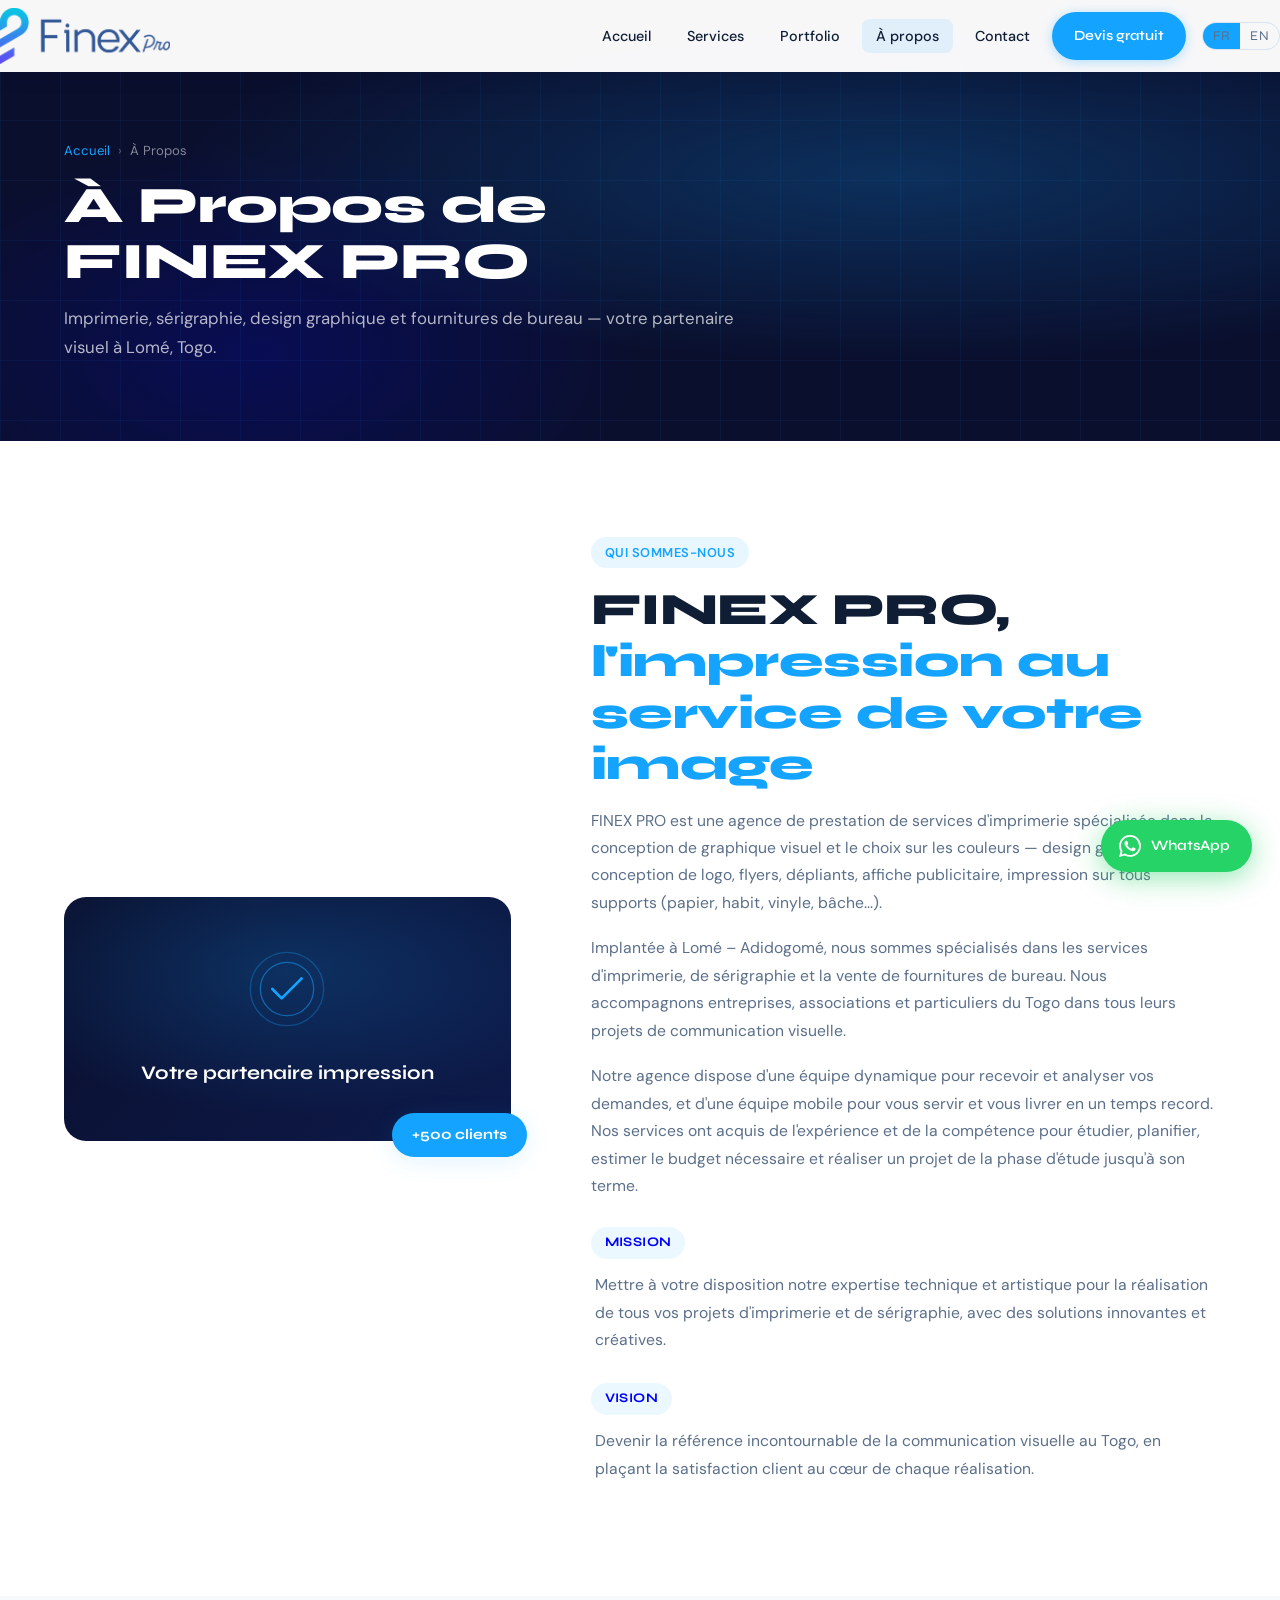
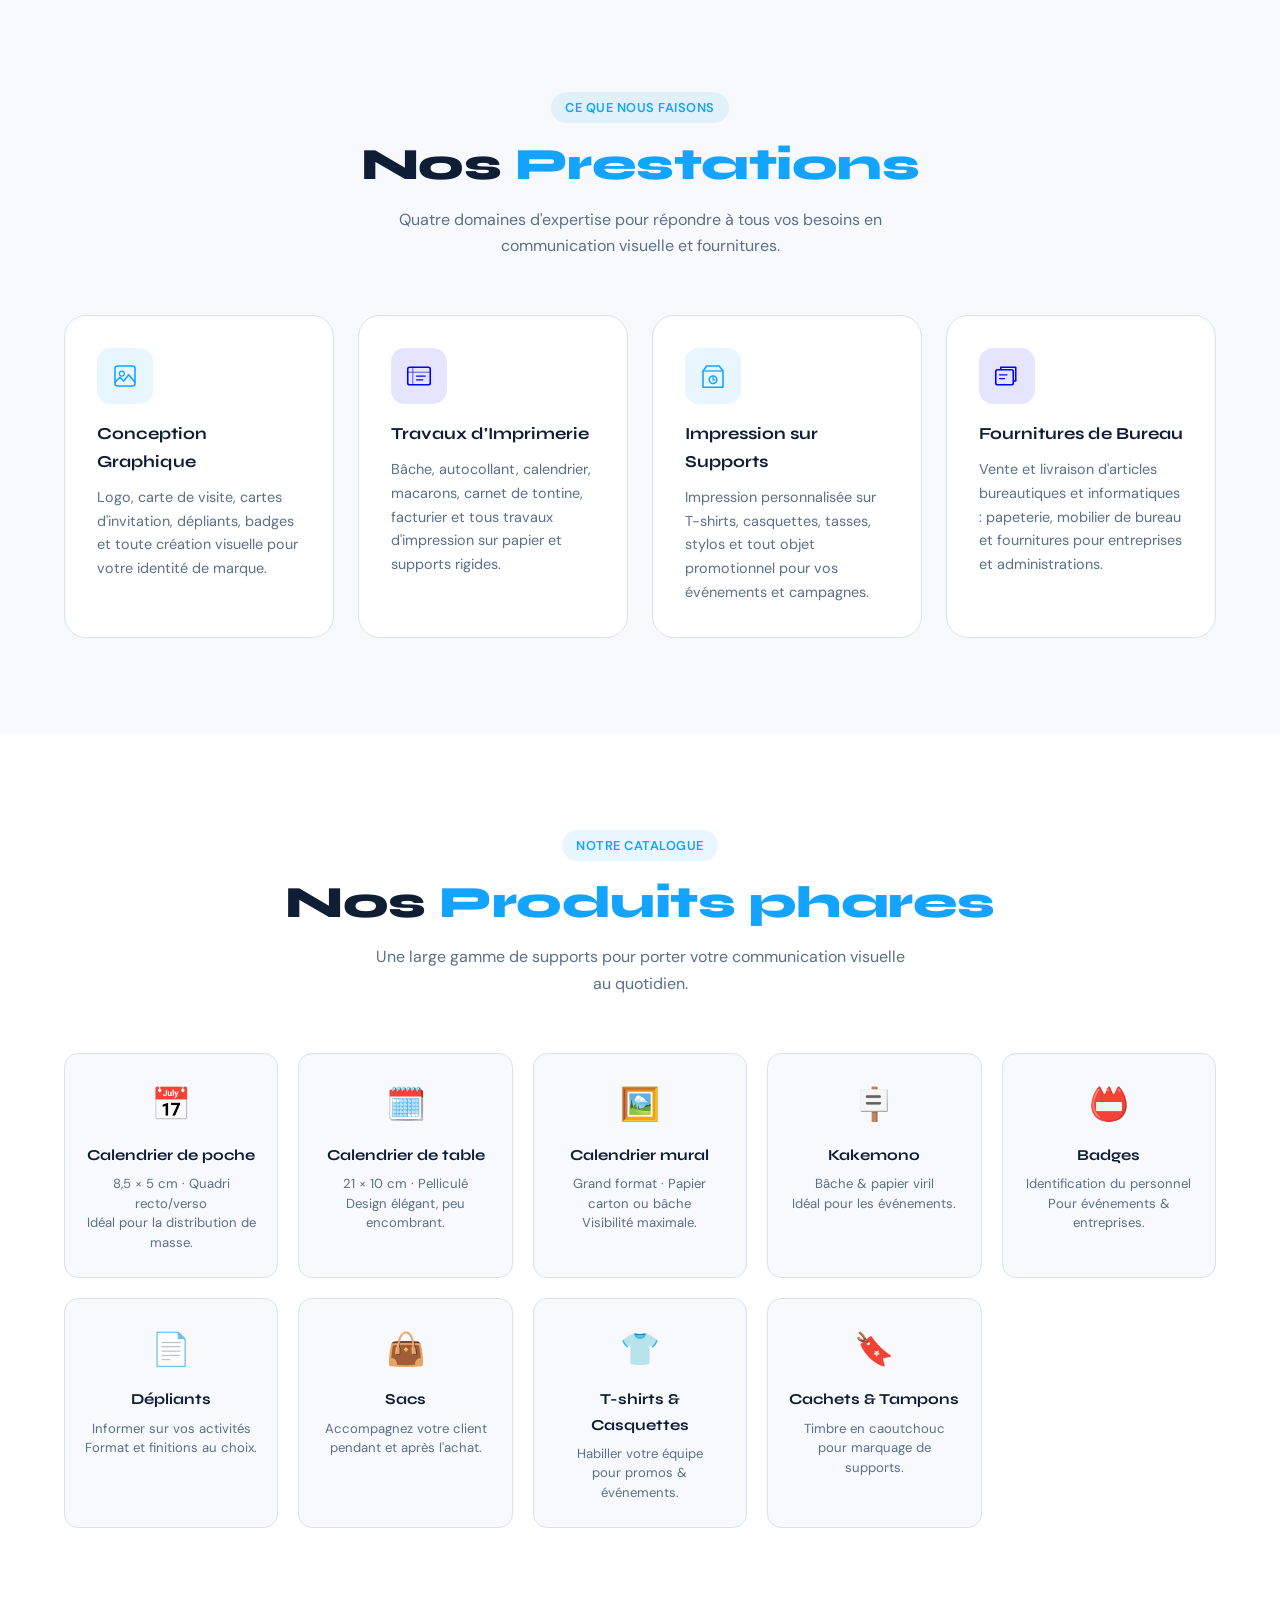
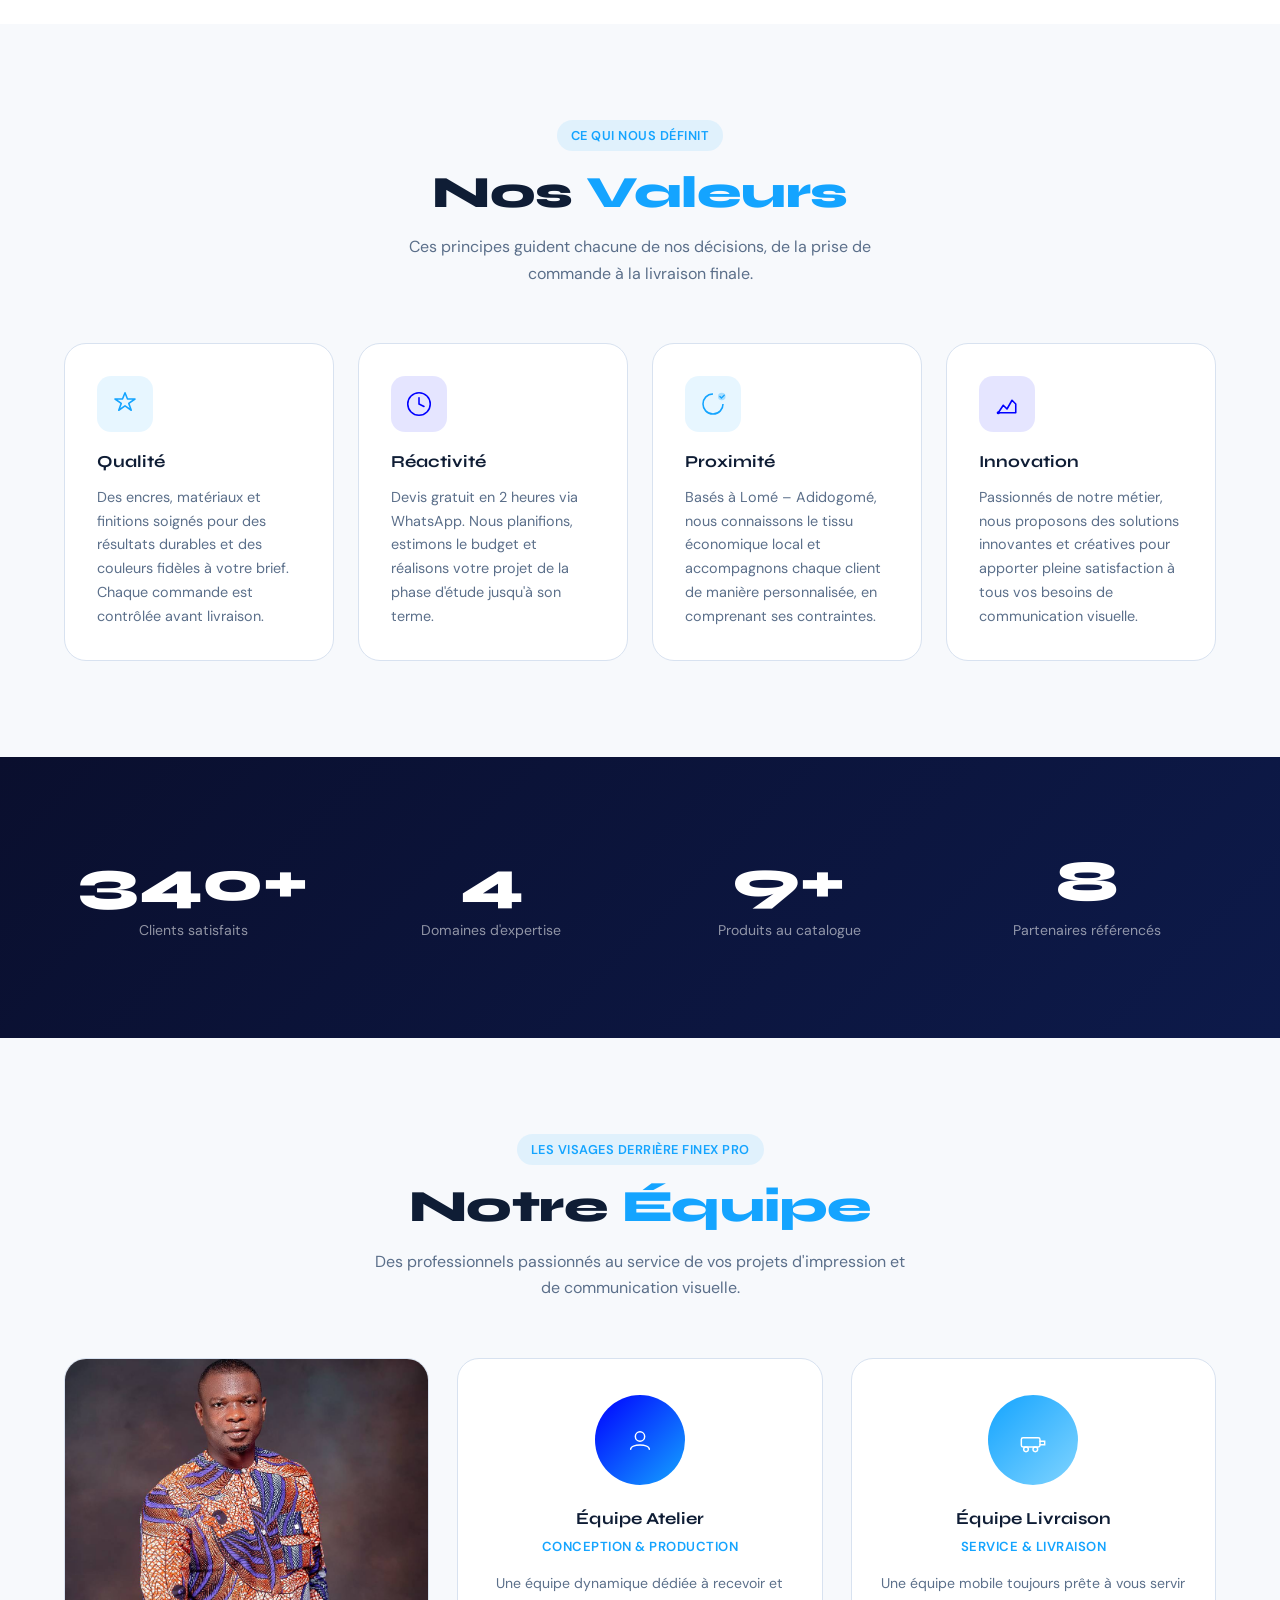
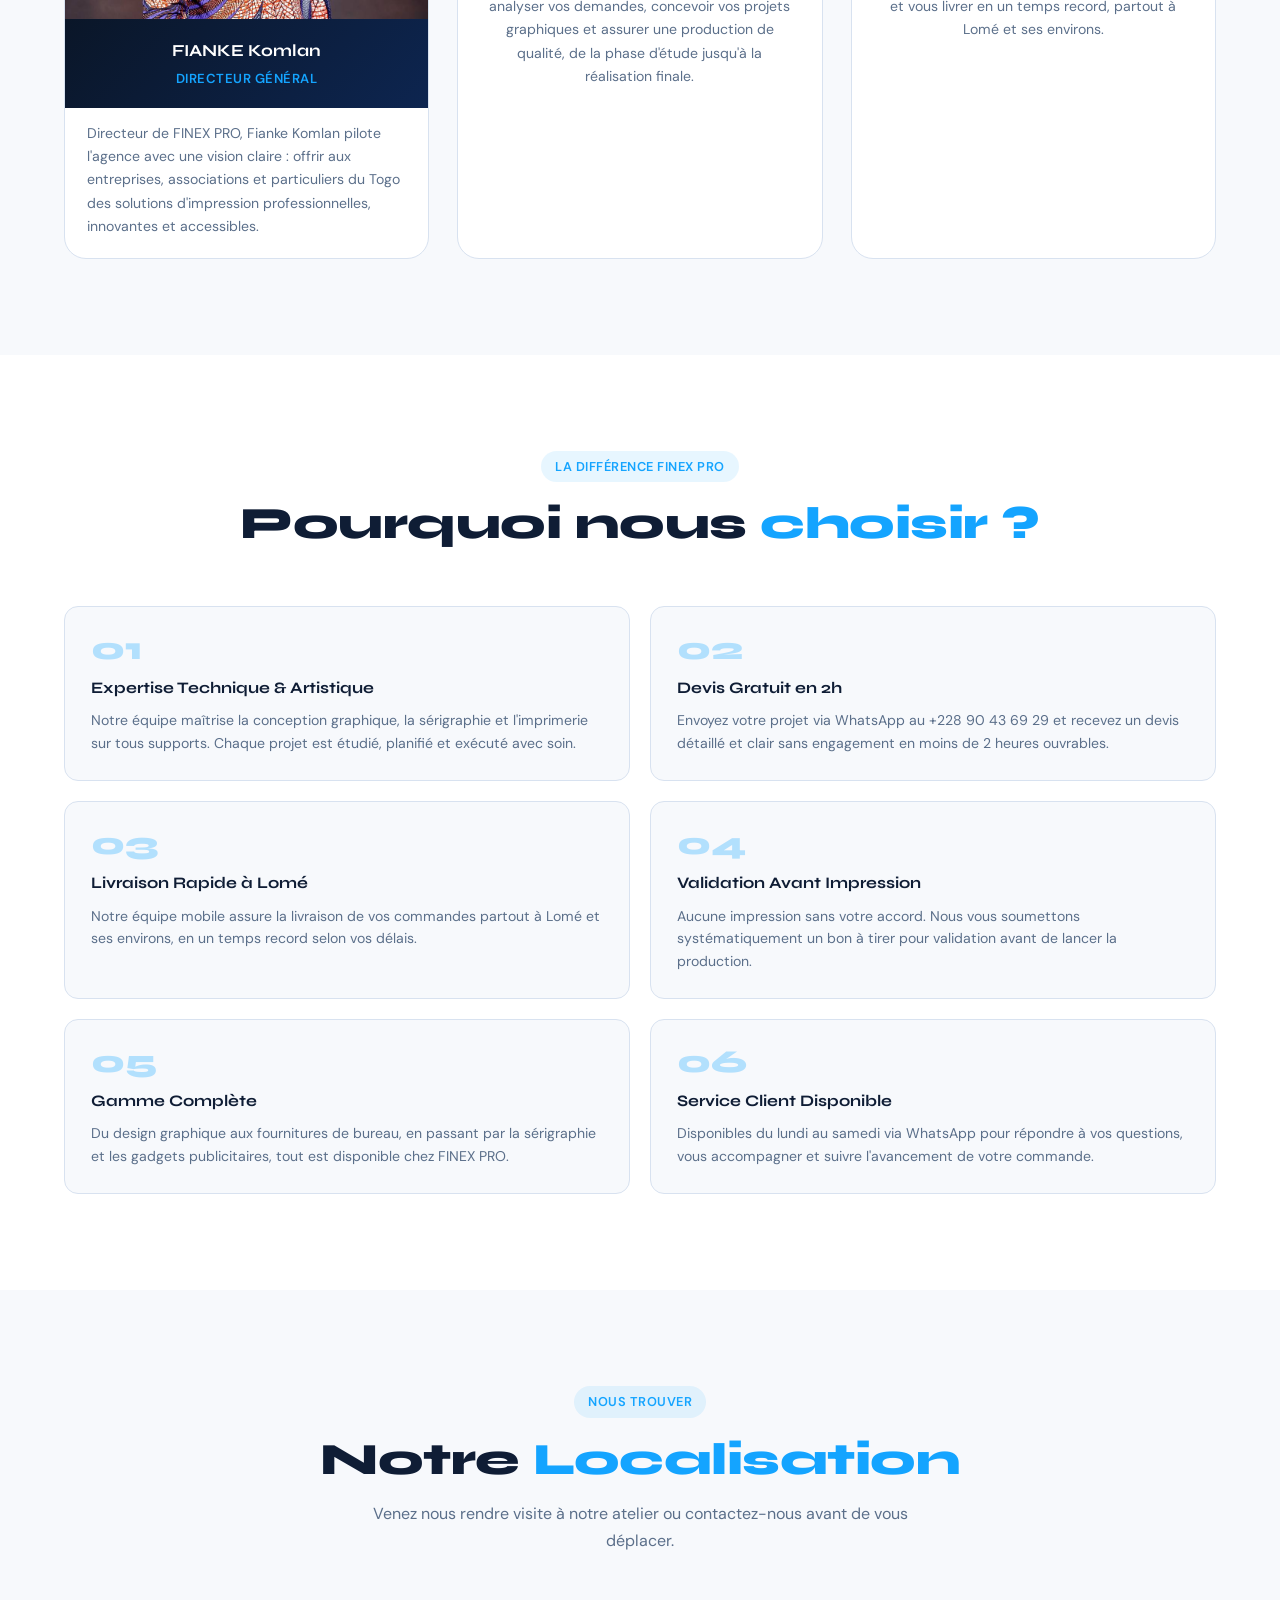
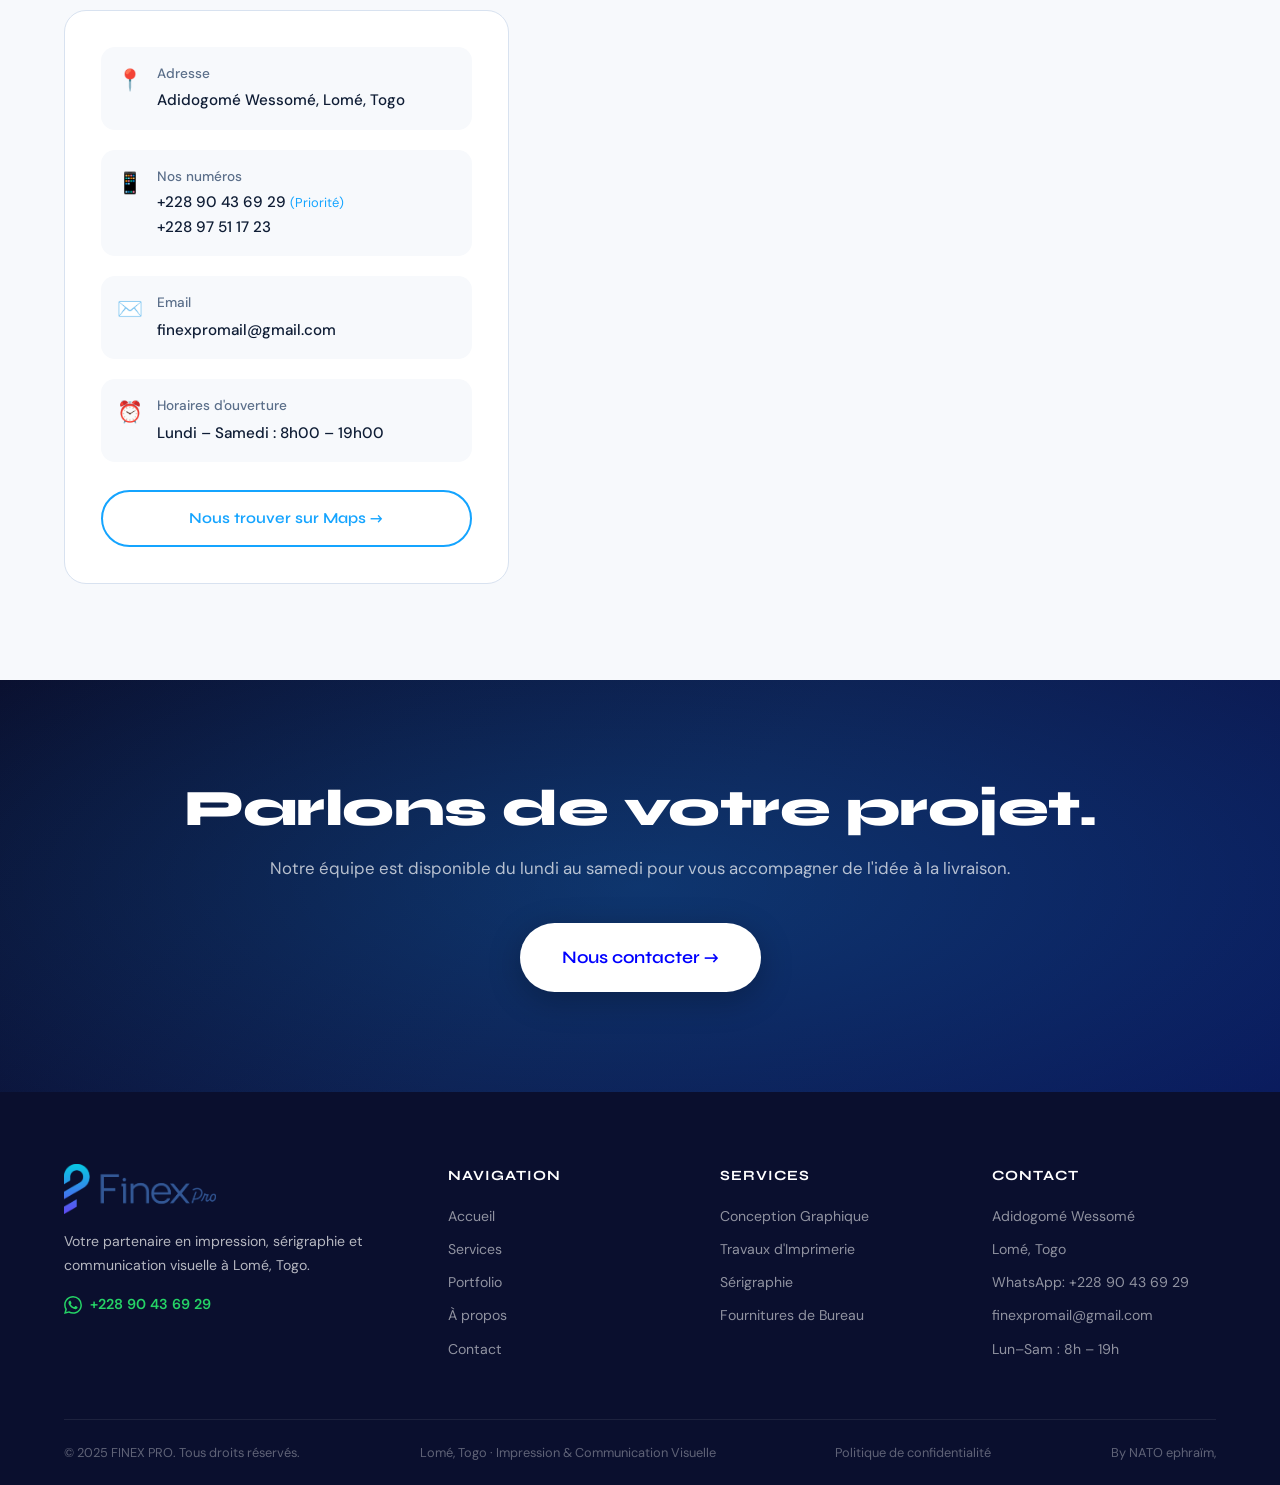
==== commit 0542d580: "correct" ====
--- a/about.html
+++ b/about.html
@@ -9,7 +9,7 @@
   <link rel="preconnect" href="https://fonts.gstatic.com" crossorigin />
   <link href="https://fonts.googleapis.com/css2?family=Syne:wght@400;600;700;800&family=DM+Sans:ital,opsz,wght@0,9..40,300;0,9..40,400;0,9..40,500;1,9..40,300&display=swap" rel="stylesheet" />
   <link rel="stylesheet" href="style.css" />
-  <link rel="icon" href="/assets/images/icon/favicon.png" type="image/svg+xml" />
+  <link rel="icon" href="assets/images/favicon.svg"  />
 </head>
 <body class="page-inner">
 
@@ -316,12 +316,14 @@
         <p class="section-desc">Des professionnels passionnés au service de vos projets d'impression et de communication visuelle.</p>
       </div>
       <div class="team-grid" style="width:100%;box-sizing:border-box;">
-        <div class="team-card reveal" data-delay="0">
-          <div class="team-avatar" style="background:linear-gradient(135deg,#14a4ff,#0000ff)">
-            <span>FK</span>
-          </div>
-          <h3 class="team-name">FIANKE Komlan</h3>
-          <p class="team-role">Directeur</p>
+        <div class="team-card team-card--photo reveal" data-delay="0">
+          <div class="team-photo-wrap">
+            <img src="assets/images/photo 1 CEO.jpg" alt="FIANKE Komlan">
+          </div>
+          <div class="team-photo-info">
+            <h3 class="team-name">FIANKE Komlan</h3>
+            <p class="team-role">Directeur Général</p>
+          </div>
           <p class="team-bio">Directeur de FINEX PRO, Fianke Komlan pilote l'agence avec une vision claire : offrir aux entreprises, associations et particuliers du Togo des solutions d'impression professionnelles, innovantes et accessibles.</p>
         </div>
         <div class="team-card reveal" data-delay="100">
--- a/style.css
+++ b/style.css
@@ -659,43 +659,6 @@
 .lightbox-close:hover { background: rgba(255,255,255,.1); }
 .lightbox-content { max-width: 90vw; max-height: 80vh; border-radius: var(--radius); overflow: hidden; }
 
-/* ======== TESTIMONIALS ======== */
-.testimonials { background: var(--white); }
-.testimonials-grid {
-  display: grid;
-  grid-template-columns: repeat(auto-fit, minmax(280px, 1fr));
-  gap: 24px;
-}
-.testi-card {
-  background: var(--gray-50);
-  border: 1px solid var(--gray-200);
-  border-radius: var(--radius-lg);
-  padding: 32px;
-  transition: var(--transition);
-}
-.testi-card:hover { transform: translateY(-4px); box-shadow: var(--shadow); }
-.testi-stars { color: #f5a623; font-size: 1rem; margin-bottom: 14px; letter-spacing: 2px; }
-.testi-card p {
-  color: var(--text-muted);
-  font-size: 0.95rem;
-  line-height: 1.7;
-  font-style: italic;
-  margin-bottom: 22px;
-}
-.testi-author { display: flex; align-items: center; gap: 14px; }
-.testi-avatar {
-  width: 46px; height: 46px;
-  border-radius: 50%;
-  display: flex;
-  align-items: center;
-  justify-content: center;
-  font-family: 'Syne', sans-serif;
-  font-weight: 700;
-  font-size: 0.88rem;
-  flex-shrink: 0;
-}
-.testi-author strong { display: block; font-size: 0.95rem; color: var(--text); }
-.testi-author span { font-size: 0.8rem; color: var(--text-muted); }
 
 /* ======== PARTNERS ======== */
 .partners {
@@ -736,18 +699,44 @@
 .partners-track:hover { animation-play-state: paused; }
 .partner-logo {
   flex-shrink: 0;
-  padding: 14px 28px;
-  border: 1px solid rgba(20,164,255,.2);
-  border-radius: 12px;
-  color: rgba(255,255,255,.6);
-  font-family: 'Syne', sans-serif;
-  font-size: 0.88rem;
-  font-weight: 600;
-  white-space: nowrap;
+  width: 160px;
+  height: 90px;
+  cursor: pointer;
+  padding: 14px 20px;
+  border: 1px solid rgba(255,255,255,.1);
+  border-radius: 14px;
+  display: flex;
+  align-items: center;
+  justify-content: center;
   transition: var(--transition);
-  background: rgba(20,164,255,.05);
-}
-.partner-logo:hover { border-color: var(--blue); color: var(--white); background: rgba(20,164,255,.1); }
+  background: rgba(255,255,255,.95);
+  box-shadow: 0 2px 12px rgba(0,0,0,.25);
+}
+.partner-logo img {
+  max-width: 100%;
+  max-height: 56px;
+  width: auto;
+  height: auto;
+  object-fit: contain;
+  filter: grayscale(20%);
+  transition: filter 0.3s ease;
+}
+.partner-logo:hover {
+  background: #ffffff;
+  border-color: var(--blue);
+  transform: translateY(-4px);
+  box-shadow: 0 10px 28px rgba(20,164,255,.25);
+}
+.partner-logo:hover img {
+  filter: grayscale(0%);
+}
+.partner-logo[data-partner="GSC TG"] {
+  background: #0a1628;
+  border-color: rgba(20,164,255,.3);
+}
+.partner-logo[data-partner="GSC TG"]:hover {
+  background: #0d1e38;
+}
 @keyframes scrollPartners {
   from { transform: translateX(0); }
   to   { transform: translateX(-50%); }
@@ -1189,6 +1178,51 @@
 .team-role { font-size: 0.82rem; color: var(--blue); font-weight: 600; text-transform: uppercase; letter-spacing: 0.5px; margin-bottom: 14px; }
 .team-bio { font-size: 0.88rem; color: var(--text-muted); line-height: 1.65; }
 
+/* -------- TEAM CARD PHOTO VARIANT -------- */
+.team-card--photo {
+  padding: 0;
+  overflow: hidden;
+  display: flex;
+  flex-direction: column;
+}
+.team-card--photo .team-photo-wrap {
+  width: 100%;
+  height: 260px;
+  overflow: hidden;
+  position: relative;
+}
+.team-card--photo .team-photo-wrap img {
+  width: 100%;
+  height: 100%;
+  object-fit: cover;
+  object-position: center 18%;
+  display: block;
+  transition: transform 0.4s ease;
+}
+.team-card--photo:hover .team-photo-wrap img {
+  transform: scale(1.04);
+}
+.team-card--photo .team-photo-info {
+  background: linear-gradient(135deg, #0a1628, #0d2550);
+  padding: 18px 22px;
+  display: flex;
+  flex-direction: column;
+  gap: 4px;
+}
+.team-card--photo .team-name {
+  color: var(--white);
+  margin-bottom: 0;
+}
+.team-card--photo .team-role {
+  margin-bottom: 0;
+  color: var(--blue);
+}
+.team-card--photo .team-bio {
+  padding: 14px 22px 20px;
+  text-align: left;
+  margin: 0;
+}
+
 /* -------- LOCATION -------- */
 .location-inner { display: grid; grid-template-columns: 1fr 1.5fr; gap: 40px; align-items: start; }
 
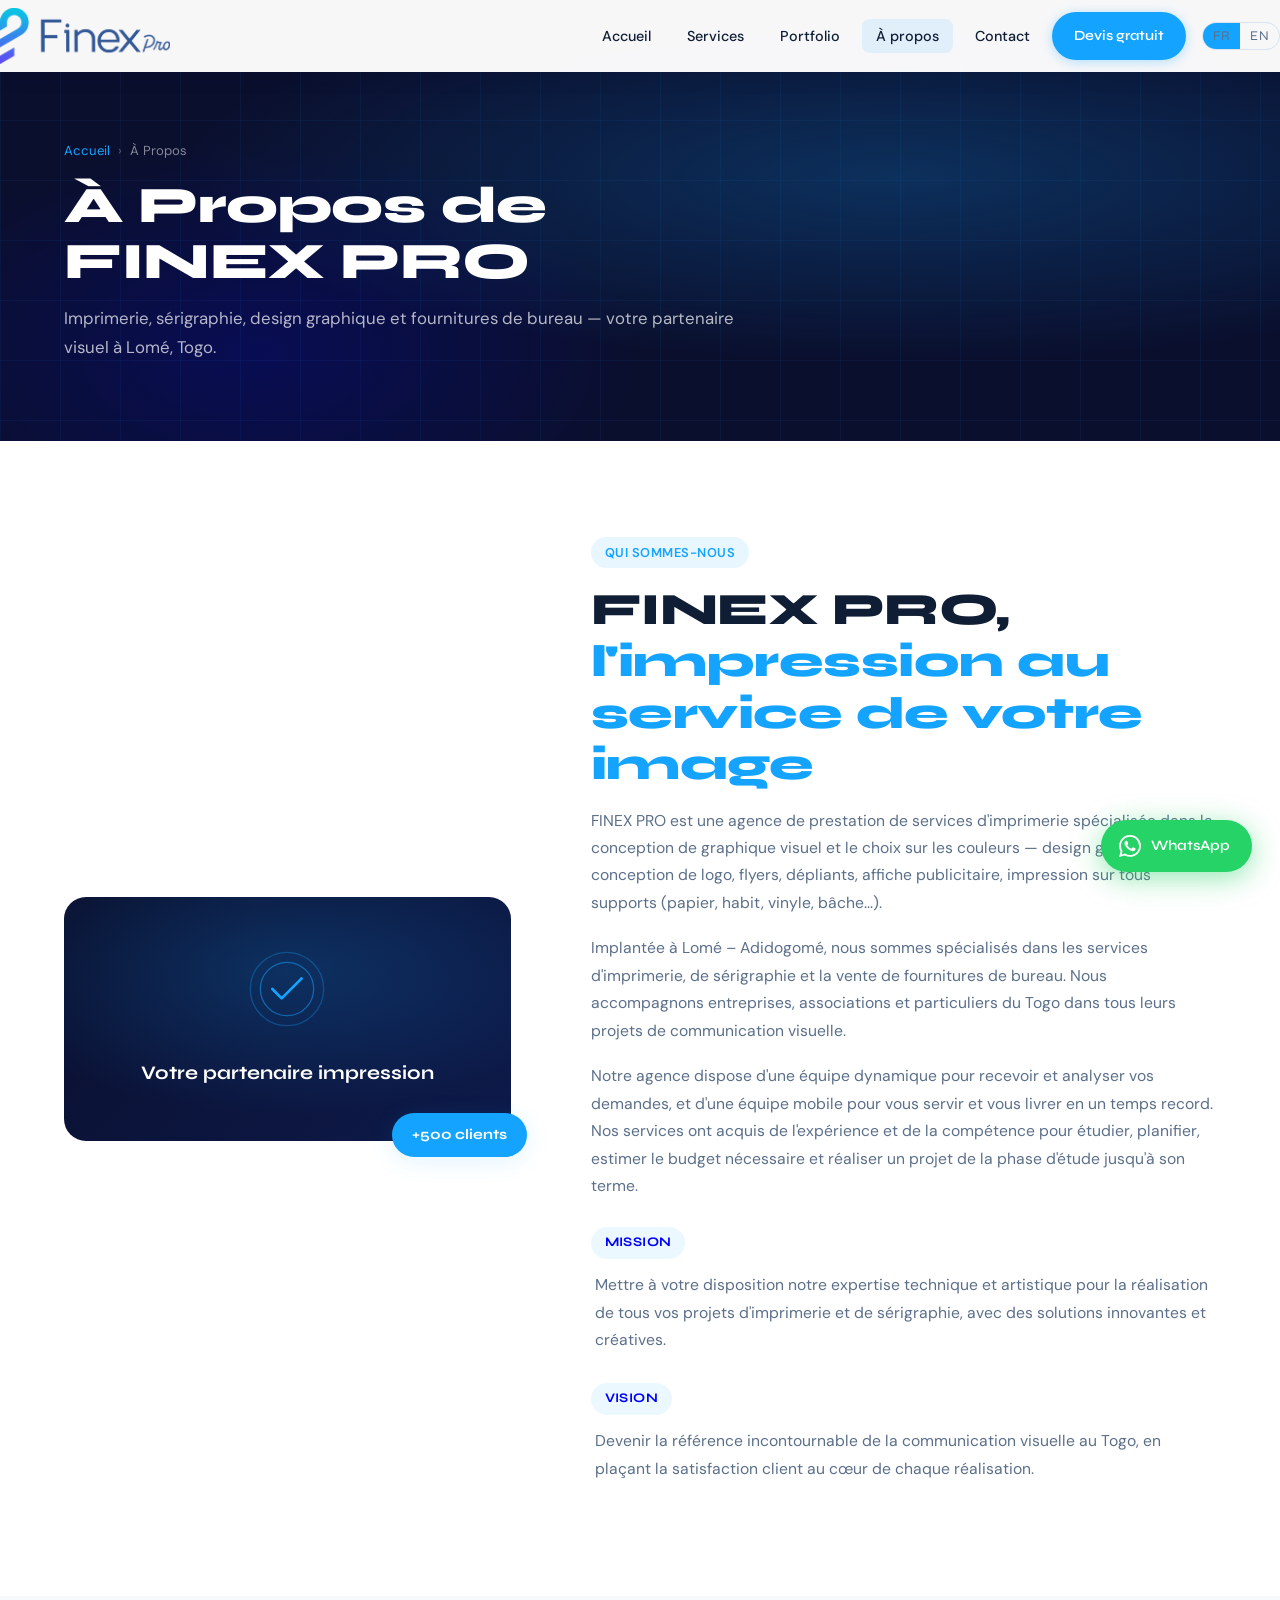
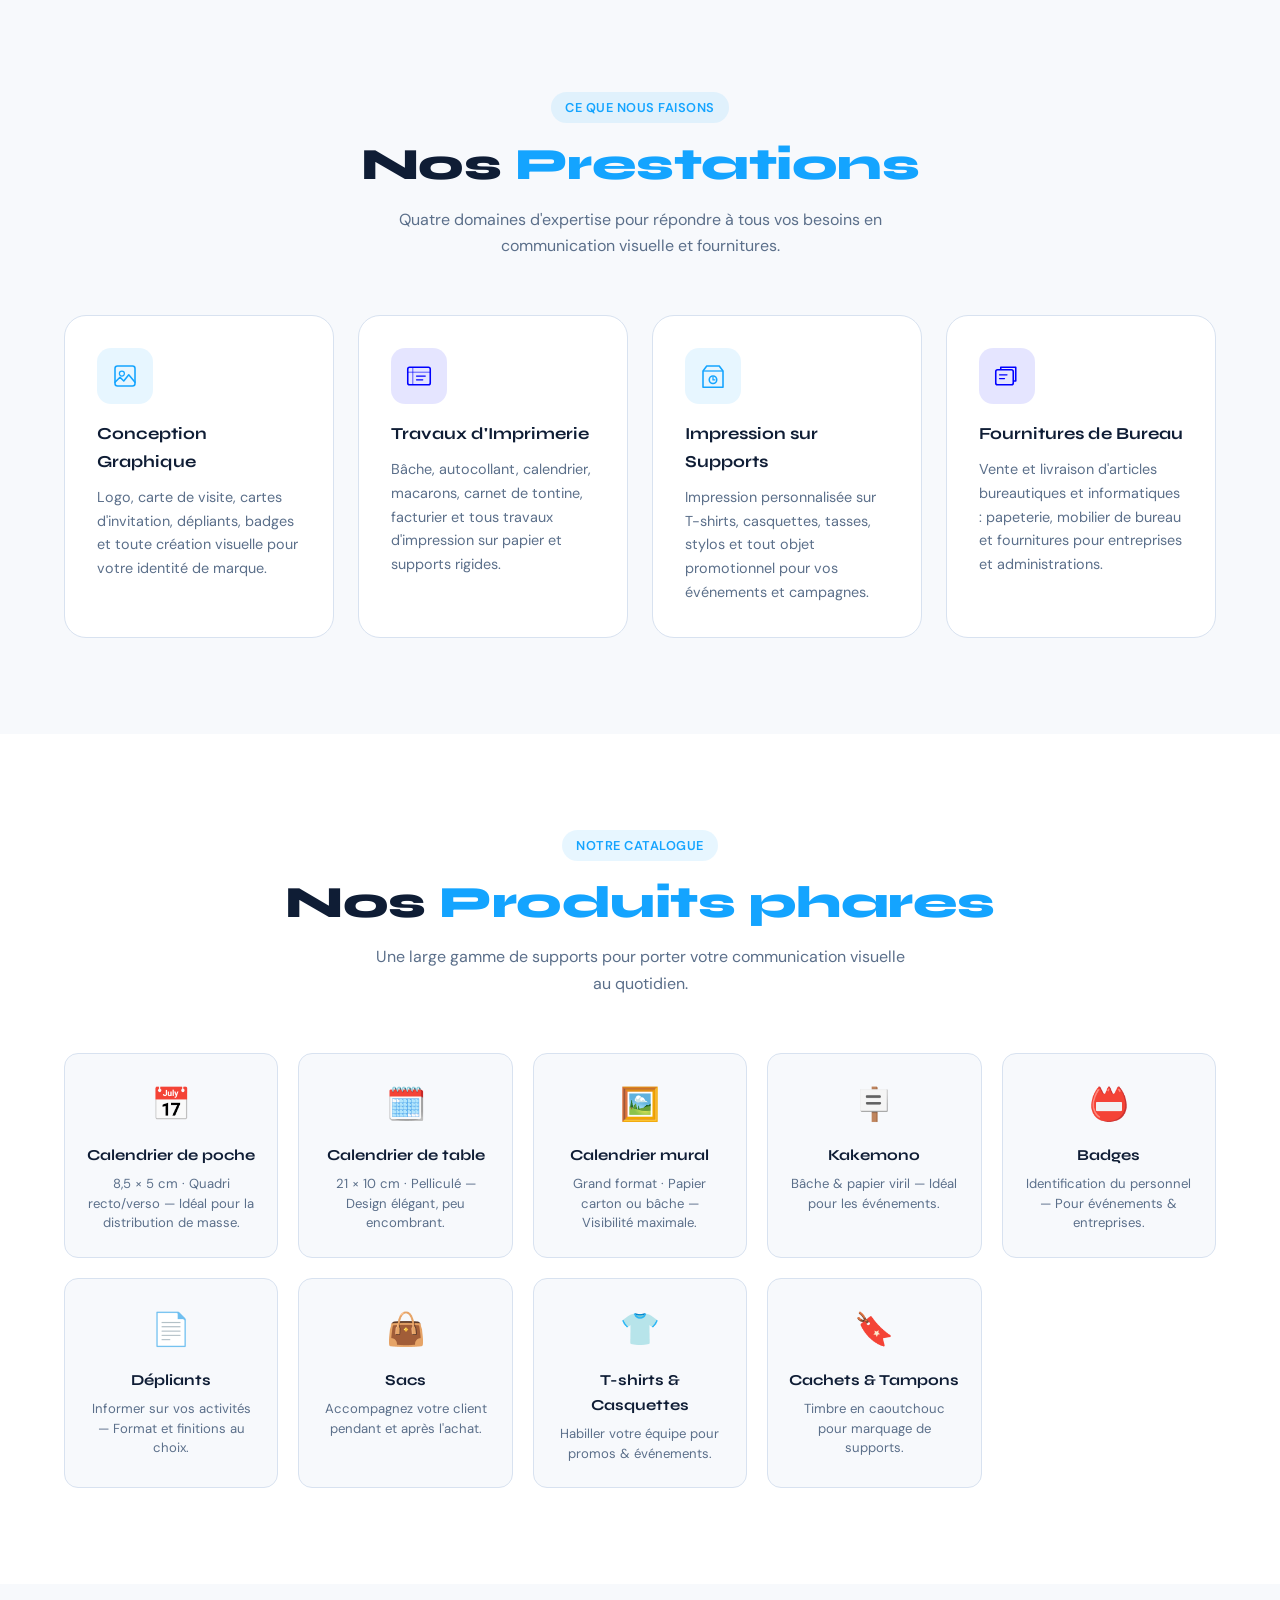
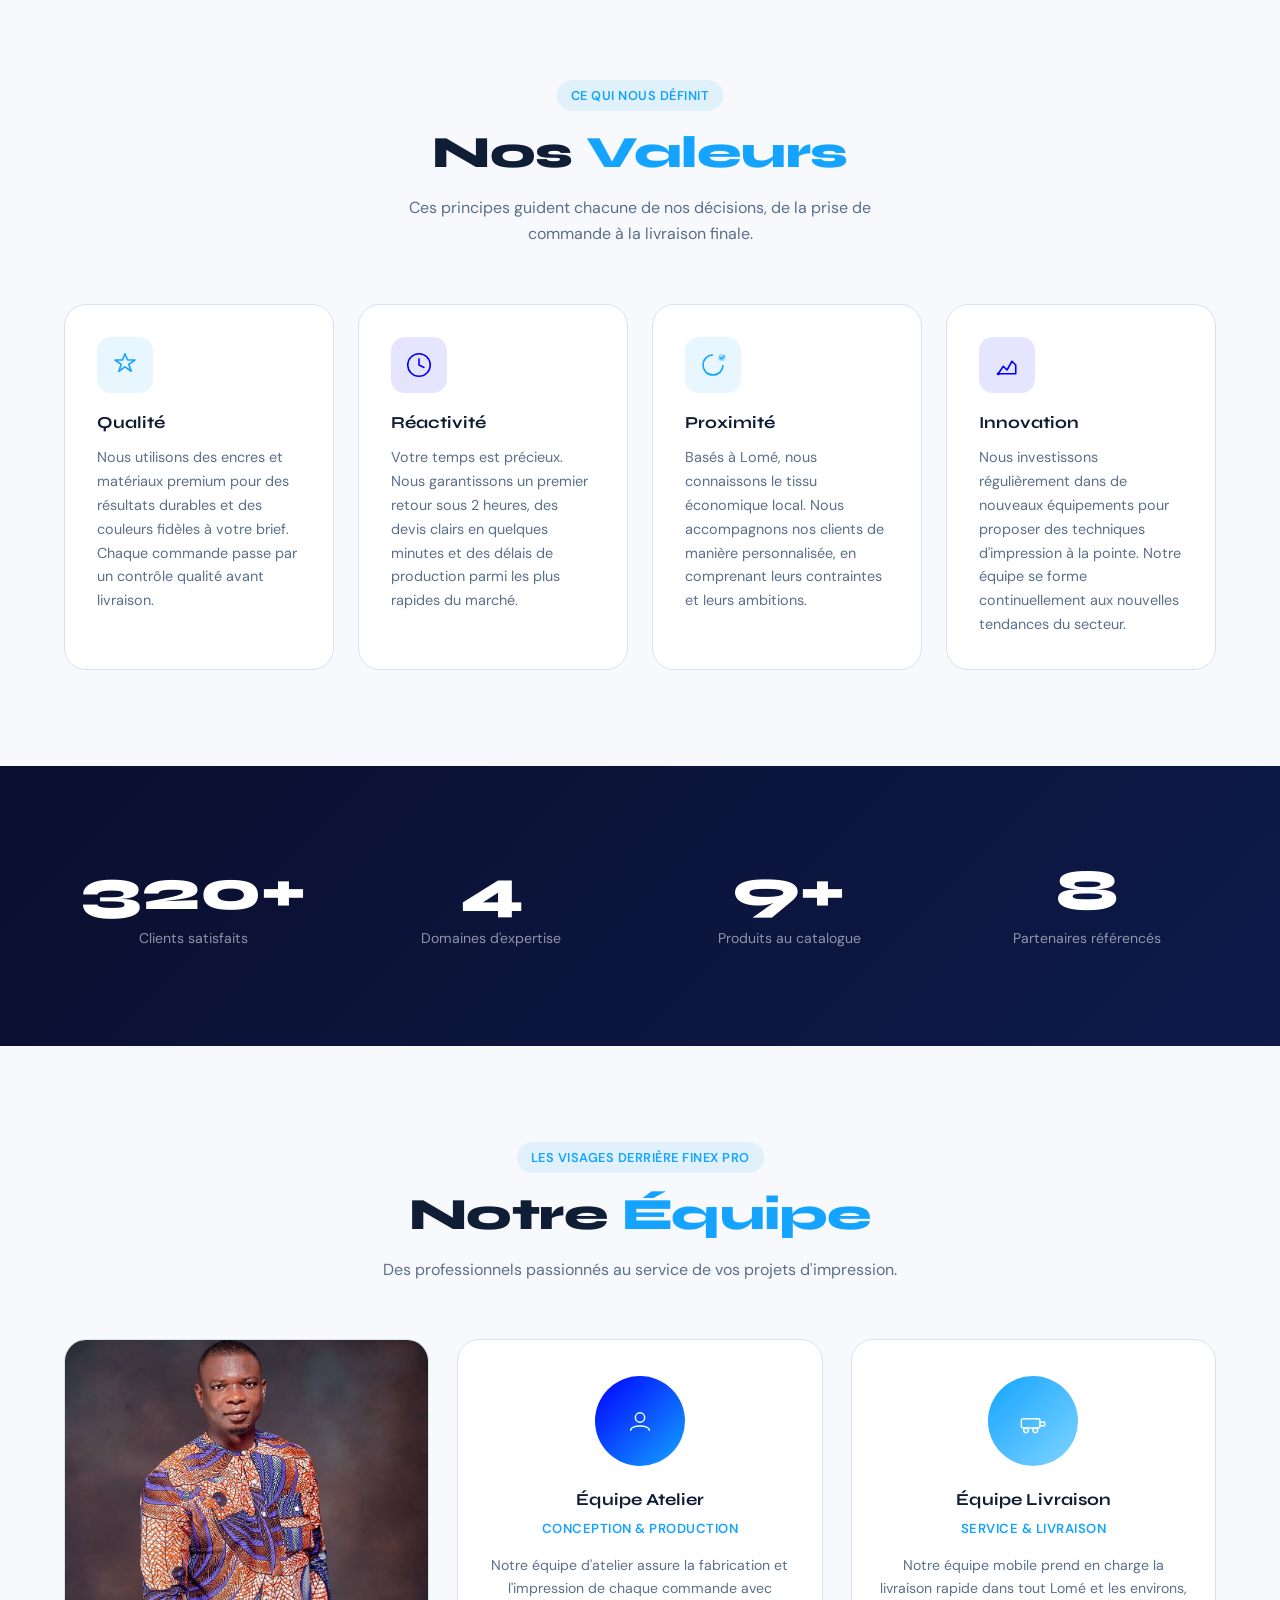
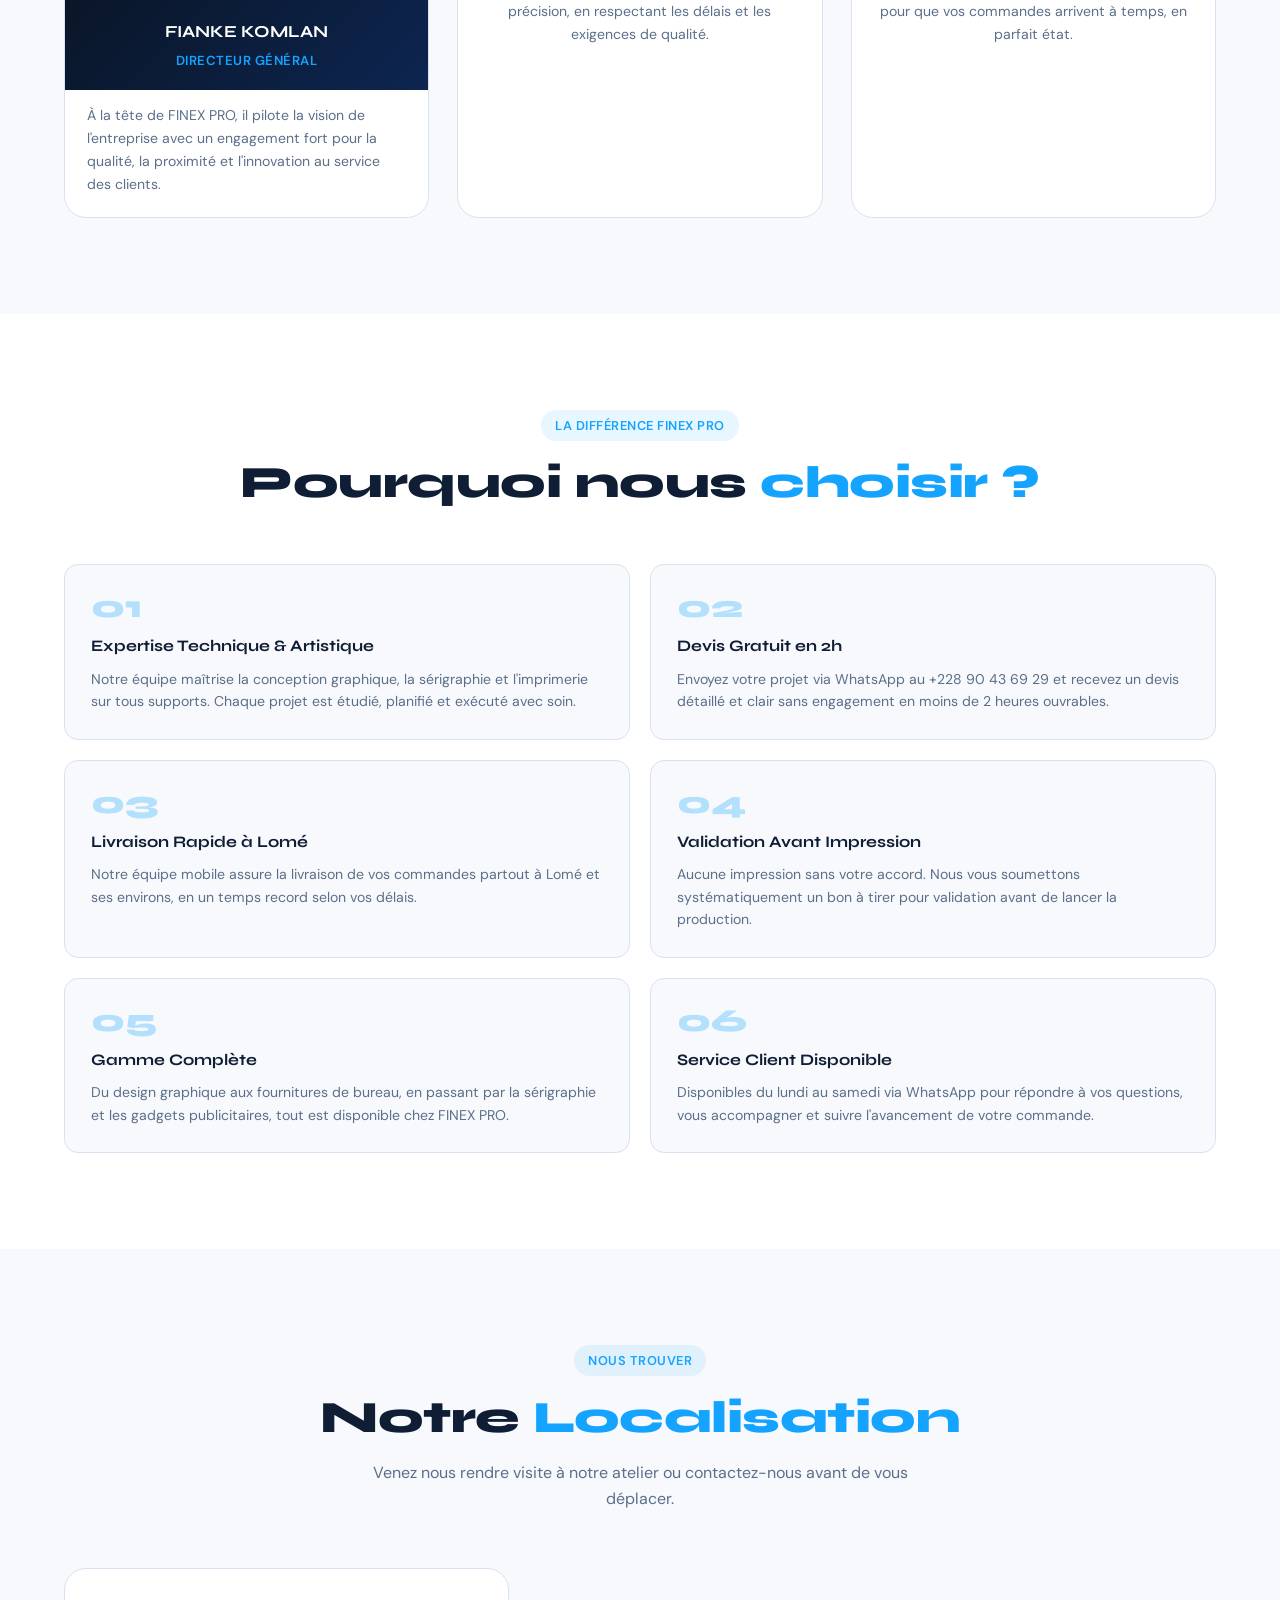
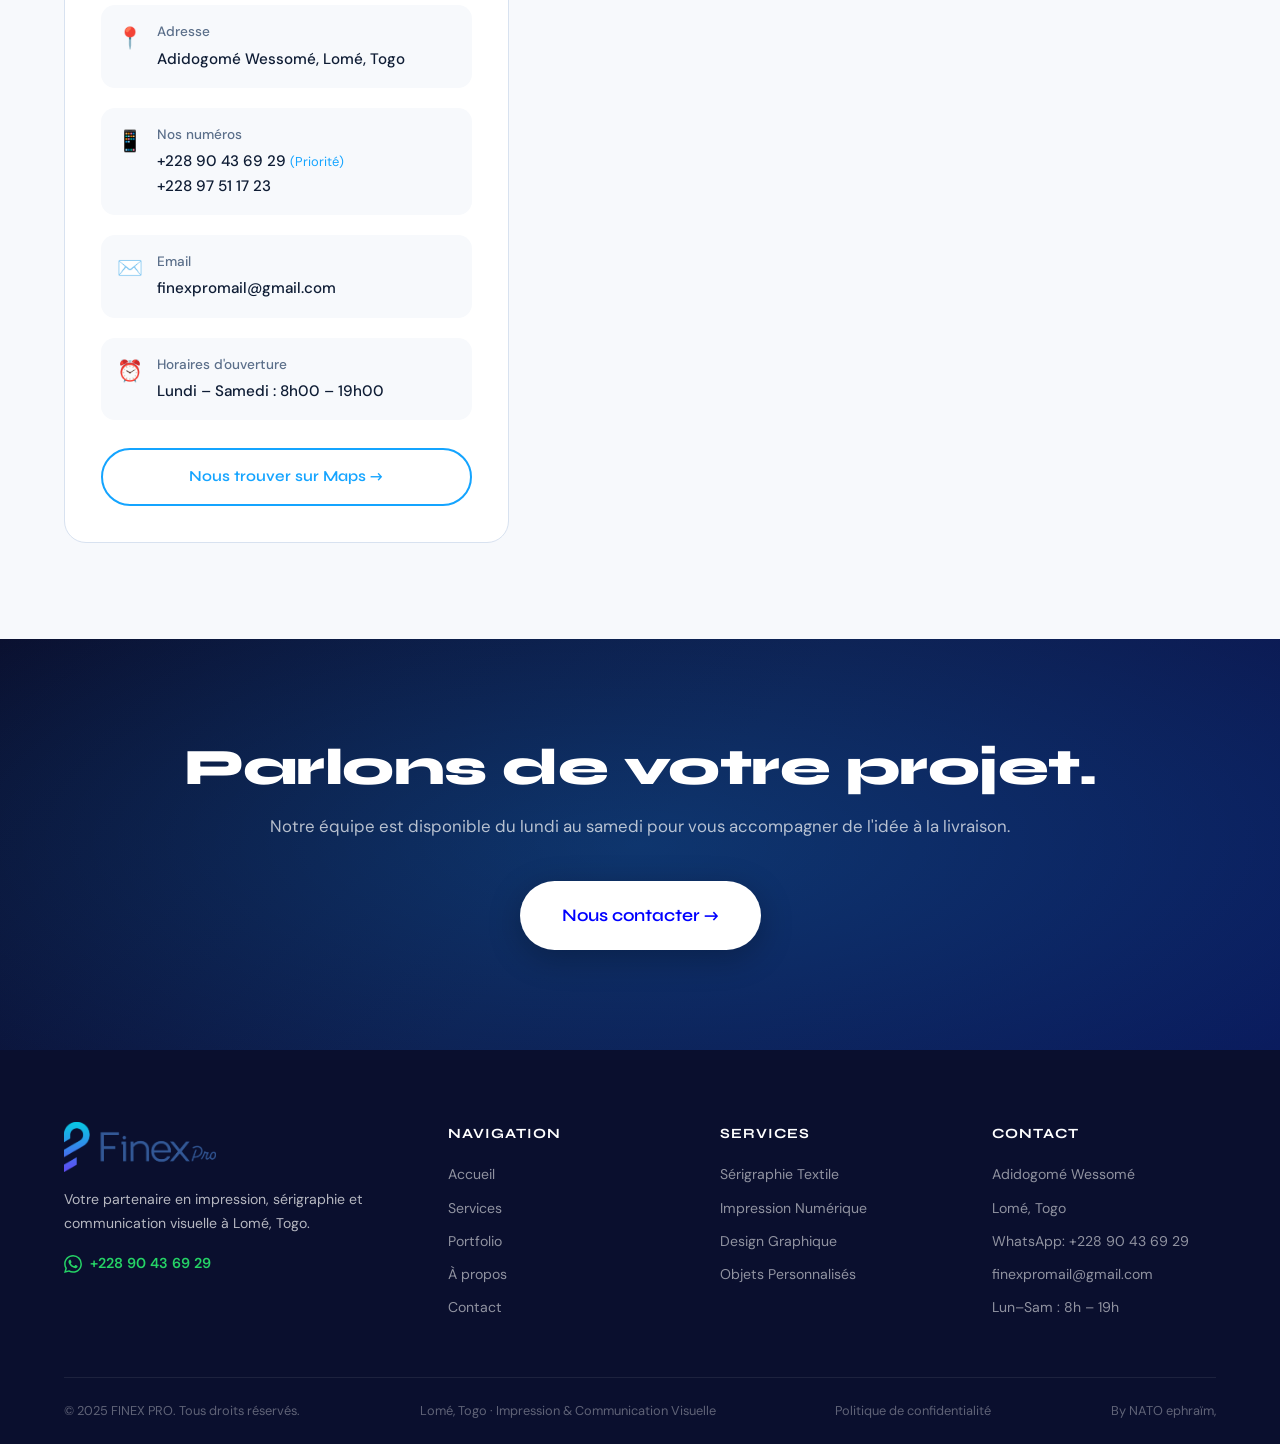
==== commit 5f563b35: "all is good" ====
--- a/about.html
+++ b/about.html
@@ -1,4 +1,4 @@
-<!DOCTYPE html>
+﻿<!DOCTYPE html>
 <html lang="fr">
 <head>
   <meta charset="UTF-8" />
@@ -22,18 +22,18 @@
   <nav class="navbar" id="navbar">
     <div class="nav-inner">
       <a href="index.html" class="nav-logo">
-        <span class="logo-mark"><img src="/assets/images/LOGO & SYMBOLE FinexPro 1.png" alt="FINEX PRO"></span>
+        <span class="logo-mark"><img src="assets/images/LOGO & SYMBOLE FinexPro 1.png" alt="FINEX PRO"></span>
       </a>
       <button class="nav-toggle" id="navToggle" aria-label="Menu">
         <span></span><span></span><span></span>
       </button>
       <ul class="nav-links" id="navLinks">
-        <li><a href="index.html" class="nav-link">Accueil</a></li>
-        <li><a href="services.html" class="nav-link">Services</a></li>
-        <li><a href="portfolio.html" class="nav-link">Portfolio</a></li>
-        <li><a href="about.html" class="nav-link active">À propos</a></li>
-        <li><a href="contact.html" class="nav-link">Contact</a></li>
-        <li><a href="devis.html" class="btn btn-nav">Devis gratuit</a></li>
+        <li><a href="index.html" class="nav-link" data-i18n="nav.home">Accueil</a></li>
+        <li><a href="services.html" class="nav-link" data-i18n="nav.services">Services</a></li>
+        <li><a href="portfolio.html" class="nav-link" data-i18n="nav.portfolio">Portfolio</a></li>
+        <li><a href="about.html" class="nav-link active" data-i18n="nav.about">À propos</a></li>
+        <li><a href="contact.html" class="nav-link" data-i18n="nav.contact">Contact</a></li>
+        <li><a href="devis.html" class="btn btn-nav" data-i18n="nav.devis">Devis gratuit</a></li>
         <li class="nav-controls">
           <div class="lang-switcher">
             <button class="lang-btn active" data-lang="fr">FR</button>
@@ -57,8 +57,8 @@
           <span class="breadcrumb-sep">›</span>
           <span>À Propos</span>
         </nav>
-        <h1 class="page-hero-title reveal">À Propos de FINEX PRO</h1>
-        <p class="page-hero-sub reveal">Imprimerie, sérigraphie, design graphique et fournitures de bureau — votre partenaire visuel à Lomé, Togo.</p>
+        <h1 class="page-hero-title reveal" data-i18n="about.hero.title">À Propos de FINEX PRO</h1>
+        <p class="page-hero-sub reveal" data-i18n="about.hero.sub">Imprimerie, sérigraphie, design graphique et fournitures de bureau — votre partenaire visuel à Lomé, Togo.</p>
       </div>
     </div>
   </section>
@@ -76,22 +76,22 @@
                 <path d="M38 60 L52 74 L82 44" stroke="#14a4ff" stroke-width="4" stroke-linecap="round" stroke-linejoin="round"/>
               </svg>
             </div>
-            <div class="about-tagline">Votre partenaire impression</div>
+            <div class="about-tagline" data-i18n="about.tagline">Votre partenaire impression</div>
           </div>
           <div class="about-badge-float">+500 clients</div>
         </div>
 
         <div class="about-text reveal" data-delay="100">
-          <span class="section-tag">Qui sommes-nous</span>
-          <h2 class="section-title">FINEX PRO,<br /><em>l'impression au service de votre image</em></h2>
-          <p>FINEX PRO est une agence de prestation de services d'imprimerie spécialisée dans la conception de graphique visuel et le choix sur les couleurs — design graphique, conception de logo, flyers, dépliants, affiche publicitaire, impression sur tous supports (papier, habit, vinyle, bâche...).</p>
-          <p>Implantée à Lomé – Adidogomé, nous sommes spécialisés dans les services d'imprimerie, de sérigraphie et la vente de fournitures de bureau. Nous accompagnons entreprises, associations et particuliers du Togo dans tous leurs projets de communication visuelle.</p>
-          <p>Notre agence dispose d'une équipe dynamique pour recevoir et analyser vos demandes, et d'une équipe mobile pour vous servir et vous livrer en un temps record. Nos services ont acquis de l'expérience et de la compétence pour étudier, planifier, estimer le budget nécessaire et réaliser un projet de la phase d'étude jusqu'à son terme.</p>
+          <span class="section-tag" data-i18n="about.who.tag">Qui sommes-nous</span>
+          <h2 class="section-title"><span data-i18n="about.who.title">FINEX PRO,</span><br /><em data-i18n="about.who.title.em">l'impression au service de votre image</em></h2>
+          <p data-i18n="about.who.p1">FINEX PRO est une agence de prestation de services d'imprimerie spécialisée dans la conception de graphique visuel et le choix sur les couleurs — design graphique, conception de logo, flyers, dépliants, affiche publicitaire, impression sur tous supports (papier, habit, vinyle, bâche...).</p>
+          <p data-i18n="about.who.p2">Implantée à Lomé – Adidogomé, nous sommes spécialisés dans les services d'imprimerie, de sérigraphie et la vente de fournitures de bureau. Nous accompagnons entreprises, associations et particuliers du Togo dans tous leurs projets de communication visuelle.</p>
+          <p data-i18n="about.who.p3">Notre agence dispose d'une équipe dynamique pour recevoir et analyser vos demandes, et d'une équipe mobile pour vous servir et vous livrer en un temps record. Nos services ont acquis de l'expérience et de la compétence pour étudier, planifier, estimer le budget nécessaire et réaliser un projet de la phase d'étude jusqu'à son terme.</p>
           <div class="about-values">
-            <div class="value-pill">Mission</div>
-            <p class="value-text">Mettre à votre disposition notre expertise technique et artistique pour la réalisation de tous vos projets d'imprimerie et de sérigraphie, avec des solutions innovantes et créatives.</p>
-            <div class="value-pill">Vision</div>
-            <p class="value-text">Devenir la référence incontournable de la communication visuelle au Togo, en plaçant la satisfaction client au cœur de chaque réalisation.</p>
+            <div class="value-pill" data-i18n="about.mission.pill">Mission</div>
+            <p class="value-text" data-i18n="about.mission.val">Mettre à votre disposition notre expertise technique et artistique pour la réalisation de tous vos projets d'imprimerie et de sérigraphie, avec des solutions innovantes et créatives.</p>
+            <div class="value-pill" data-i18n="about.vision.pill">Vision</div>
+            <p class="value-text" data-i18n="about.vision.val">Devenir la référence incontournable de la communication visuelle au Togo, en plaçant la satisfaction client au cœur de chaque réalisation.</p>
           </div>
         </div>
       </div>
@@ -102,9 +102,9 @@
   <section class="section" style="background:var(--gray-50)">
     <div class="container">
       <div class="section-header reveal">
-        <span class="section-tag">Ce que nous faisons</span>
-        <h2 class="section-title">Nos <em>Prestations</em></h2>
-        <p class="section-desc">Quatre domaines d'expertise pour répondre à tous vos besoins en communication visuelle et fournitures.</p>
+        <span class="section-tag" data-i18n="about.svc.tag">Ce que nous faisons</span>
+        <h2 class="section-title"><span data-i18n="about.svc.title">Nos</span> <em data-i18n="about.svc.title.em">Prestations</em></h2>
+        <p class="section-desc" data-i18n="about.svc.desc">Quatre domaines d'expertise pour répondre à tous vos besoins en communication visuelle et fournitures.</p>
       </div>
       <div class="values-grid">
 
@@ -116,8 +116,8 @@
               <path d="M8 34 L16 26 L22 32 L30 22 L40 34" stroke="currentColor" stroke-width="2.5" stroke-linecap="round" stroke-linejoin="round"/>
             </svg>
           </div>
-          <h3>Conception Graphique</h3>
-          <p>Logo, carte de visite, cartes d'invitation, dépliants, badges et toute création visuelle pour votre identité de marque.</p>
+          <h3 data-i18n="about.svc1.title">Conception Graphique</h3>
+          <p data-i18n="about.svc1.p">Logo, carte de visite, cartes d'invitation, dépliants, badges et toute création visuelle pour votre identité de marque.</p>
         </div>
 
         <div class="value-card reveal" data-delay="100">
@@ -129,8 +129,8 @@
               <path d="M20 24 L34 24M20 30 L30 30" stroke="currentColor" stroke-width="2" stroke-linecap="round"/>
             </svg>
           </div>
-          <h3>Travaux d'Imprimerie</h3>
-          <p>Bâche, autocollant, calendrier, macarons, carnet de tontine, facturier et tous travaux d'impression sur papier et supports rigides.</p>
+          <h3 data-i18n="about.svc2.title">Travaux d'Imprimerie</h3>
+          <p data-i18n="about.svc2.p">Bâche, autocollant, calendrier, macarons, carnet de tontine, facturier et tous travaux d'impression sur papier et supports rigides.</p>
         </div>
 
         <div class="value-card reveal" data-delay="200">
@@ -142,8 +142,8 @@
               <path d="M24 26 L24 30 L27 30" stroke="currentColor" stroke-width="2" stroke-linecap="round"/>
             </svg>
           </div>
-          <h3>Impression sur Supports</h3>
-          <p>Impression personnalisée sur T-shirts, casquettes, tasses, stylos et tout objet promotionnel pour vos événements et campagnes.</p>
+          <h3 data-i18n="about.svc3.title">Impression sur Supports</h3>
+          <p data-i18n="about.svc3.p">Impression personnalisée sur T-shirts, casquettes, tasses, stylos et tout objet promotionnel pour vos événements et campagnes.</p>
         </div>
 
         <div class="value-card reveal" data-delay="300">
@@ -154,8 +154,8 @@
               <path d="M12 22 L24 22M12 28 L20 28" stroke="currentColor" stroke-width="2" stroke-linecap="round"/>
             </svg>
           </div>
-          <h3>Fournitures de Bureau</h3>
-          <p>Vente et livraison d'articles bureautiques et informatiques : papeterie, mobilier de bureau et fournitures pour entreprises et administrations.</p>
+          <h3 data-i18n="about.svc4.title">Fournitures de Bureau</h3>
+          <p data-i18n="about.svc4.p">Vente et livraison d'articles bureautiques et informatiques : papeterie, mobilier de bureau et fournitures pour entreprises et administrations.</p>
         </div>
 
       </div>
@@ -166,64 +166,64 @@
   <section class="section">
     <div class="container">
       <div class="section-header reveal">
-        <span class="section-tag">Notre catalogue</span>
-        <h2 class="section-title">Nos <em>Produits phares</em></h2>
-        <p class="section-desc">Une large gamme de supports pour porter votre communication visuelle au quotidien.</p>
+        <span class="section-tag" data-i18n="about.prod.tag">Notre catalogue</span>
+        <h2 class="section-title"><span data-i18n="about.prod.title">Nos</span> <em data-i18n="about.prod.title.em">Produits phares</em></h2>
+        <p class="section-desc" data-i18n="about.prod.desc">Une large gamme de supports pour porter votre communication visuelle au quotidien.</p>
       </div>
       <div style="display:grid;grid-template-columns:repeat(auto-fill,minmax(200px,1fr));gap:20px;margin-top:16px;">
 
         <div class="reveal" data-delay="0" style="background:var(--gray-50);border:1px solid var(--gray-200);border-radius:var(--radius);padding:24px 20px;text-align:center;">
           <div style="font-size:2rem;margin-bottom:12px;">📅</div>
-          <h4 style="font-family:'Syne',sans-serif;font-size:.95rem;font-weight:700;color:var(--text);margin-bottom:6px;">Calendrier de poche</h4>
-          <p style="font-size:.82rem;color:var(--text-muted);line-height:1.5;">8,5 × 5 cm · Quadri recto/verso<br>Idéal pour la distribution de masse.</p>
+          <h4 style="font-family:'Syne',sans-serif;font-size:.95rem;font-weight:700;color:var(--text);margin-bottom:6px;" data-i18n="about.p1.title">Calendrier de poche</h4>
+          <p style="font-size:.82rem;color:var(--text-muted);line-height:1.5;" data-i18n="about.p1.p">8,5 × 5 cm · Quadri recto/verso — Idéal pour la distribution de masse.</p>
         </div>
 
         <div class="reveal" data-delay="50" style="background:var(--gray-50);border:1px solid var(--gray-200);border-radius:var(--radius);padding:24px 20px;text-align:center;">
           <div style="font-size:2rem;margin-bottom:12px;">🗓️</div>
-          <h4 style="font-family:'Syne',sans-serif;font-size:.95rem;font-weight:700;color:var(--text);margin-bottom:6px;">Calendrier de table</h4>
-          <p style="font-size:.82rem;color:var(--text-muted);line-height:1.5;">21 × 10 cm · Pelliculé<br>Design élégant, peu encombrant.</p>
+          <h4 style="font-family:'Syne',sans-serif;font-size:.95rem;font-weight:700;color:var(--text);margin-bottom:6px;" data-i18n="about.p2.title">Calendrier de table</h4>
+          <p style="font-size:.82rem;color:var(--text-muted);line-height:1.5;" data-i18n="about.p2.p">21 × 10 cm · Pelliculé — Design élégant, peu encombrant.</p>
         </div>
 
         <div class="reveal" data-delay="100" style="background:var(--gray-50);border:1px solid var(--gray-200);border-radius:var(--radius);padding:24px 20px;text-align:center;">
           <div style="font-size:2rem;margin-bottom:12px;">🖼️</div>
-          <h4 style="font-family:'Syne',sans-serif;font-size:.95rem;font-weight:700;color:var(--text);margin-bottom:6px;">Calendrier mural</h4>
-          <p style="font-size:.82rem;color:var(--text-muted);line-height:1.5;">Grand format · Papier carton ou bâche<br>Visibilité maximale.</p>
+          <h4 style="font-family:'Syne',sans-serif;font-size:.95rem;font-weight:700;color:var(--text);margin-bottom:6px;" data-i18n="about.p3.title">Calendrier mural</h4>
+          <p style="font-size:.82rem;color:var(--text-muted);line-height:1.5;" data-i18n="about.p3.p">Grand format · Papier carton ou bâche — Visibilité maximale.</p>
         </div>
 
         <div class="reveal" data-delay="150" style="background:var(--gray-50);border:1px solid var(--gray-200);border-radius:var(--radius);padding:24px 20px;text-align:center;">
           <div style="font-size:2rem;margin-bottom:12px;">🪧</div>
-          <h4 style="font-family:'Syne',sans-serif;font-size:.95rem;font-weight:700;color:var(--text);margin-bottom:6px;">Kakemono</h4>
-          <p style="font-size:.82rem;color:var(--text-muted);line-height:1.5;">Bâche & papier viril<br>Idéal pour les événements.</p>
+          <h4 style="font-family:'Syne',sans-serif;font-size:.95rem;font-weight:700;color:var(--text);margin-bottom:6px;" data-i18n="about.p4.title">Kakemono</h4>
+          <p style="font-size:.82rem;color:var(--text-muted);line-height:1.5;" data-i18n="about.p4.p">Bâche & papier viril — Idéal pour les événements.</p>
         </div>
 
         <div class="reveal" data-delay="200" style="background:var(--gray-50);border:1px solid var(--gray-200);border-radius:var(--radius);padding:24px 20px;text-align:center;">
           <div style="font-size:2rem;margin-bottom:12px;">📛</div>
-          <h4 style="font-family:'Syne',sans-serif;font-size:.95rem;font-weight:700;color:var(--text);margin-bottom:6px;">Badges</h4>
-          <p style="font-size:.82rem;color:var(--text-muted);line-height:1.5;">Identification du personnel<br>Pour événements & entreprises.</p>
+          <h4 style="font-family:'Syne',sans-serif;font-size:.95rem;font-weight:700;color:var(--text);margin-bottom:6px;" data-i18n="about.p5.title">Badges</h4>
+          <p style="font-size:.82rem;color:var(--text-muted);line-height:1.5;" data-i18n="about.p5.p">Identification du personnel — Pour événements & entreprises.</p>
         </div>
 
         <div class="reveal" data-delay="250" style="background:var(--gray-50);border:1px solid var(--gray-200);border-radius:var(--radius);padding:24px 20px;text-align:center;">
           <div style="font-size:2rem;margin-bottom:12px;">📄</div>
-          <h4 style="font-family:'Syne',sans-serif;font-size:.95rem;font-weight:700;color:var(--text);margin-bottom:6px;">Dépliants</h4>
-          <p style="font-size:.82rem;color:var(--text-muted);line-height:1.5;">Informer sur vos activités<br>Format et finitions au choix.</p>
+          <h4 style="font-family:'Syne',sans-serif;font-size:.95rem;font-weight:700;color:var(--text);margin-bottom:6px;" data-i18n="about.p6.title">Dépliants</h4>
+          <p style="font-size:.82rem;color:var(--text-muted);line-height:1.5;" data-i18n="about.p6.p">Informer sur vos activités — Format et finitions au choix.</p>
         </div>
 
         <div class="reveal" data-delay="300" style="background:var(--gray-50);border:1px solid var(--gray-200);border-radius:var(--radius);padding:24px 20px;text-align:center;">
           <div style="font-size:2rem;margin-bottom:12px;">👜</div>
-          <h4 style="font-family:'Syne',sans-serif;font-size:.95rem;font-weight:700;color:var(--text);margin-bottom:6px;">Sacs</h4>
-          <p style="font-size:.82rem;color:var(--text-muted);line-height:1.5;">Accompagnez votre client<br>pendant et après l'achat.</p>
+          <h4 style="font-family:'Syne',sans-serif;font-size:.95rem;font-weight:700;color:var(--text);margin-bottom:6px;" data-i18n="about.p7.title">Sacs</h4>
+          <p style="font-size:.82rem;color:var(--text-muted);line-height:1.5;" data-i18n="about.p7.p">Accompagnez votre client pendant et après l'achat.</p>
         </div>
 
         <div class="reveal" data-delay="350" style="background:var(--gray-50);border:1px solid var(--gray-200);border-radius:var(--radius);padding:24px 20px;text-align:center;">
           <div style="font-size:2rem;margin-bottom:12px;">👕</div>
-          <h4 style="font-family:'Syne',sans-serif;font-size:.95rem;font-weight:700;color:var(--text);margin-bottom:6px;">T-shirts & Casquettes</h4>
-          <p style="font-size:.82rem;color:var(--text-muted);line-height:1.5;">Habiller votre équipe<br>pour promos & événements.</p>
+          <h4 style="font-family:'Syne',sans-serif;font-size:.95rem;font-weight:700;color:var(--text);margin-bottom:6px;" data-i18n="about.p8.title">T-shirts & Casquettes</h4>
+          <p style="font-size:.82rem;color:var(--text-muted);line-height:1.5;" data-i18n="about.p8.p">Habiller votre équipe pour promos & événements.</p>
         </div>
 
         <div class="reveal" data-delay="400" style="background:var(--gray-50);border:1px solid var(--gray-200);border-radius:var(--radius);padding:24px 20px;text-align:center;">
           <div style="font-size:2rem;margin-bottom:12px;">🔖</div>
-          <h4 style="font-family:'Syne',sans-serif;font-size:.95rem;font-weight:700;color:var(--text);margin-bottom:6px;">Cachets & Tampons</h4>
-          <p style="font-size:.82rem;color:var(--text-muted);line-height:1.5;">Timbre en caoutchouc<br>pour marquage de supports.</p>
+          <h4 style="font-family:'Syne',sans-serif;font-size:.95rem;font-weight:700;color:var(--text);margin-bottom:6px;" data-i18n="about.p9.title">Cachets & Tampons</h4>
+          <p style="font-size:.82rem;color:var(--text-muted);line-height:1.5;" data-i18n="about.p9.p">Timbre en caoutchouc pour marquage de supports.</p>
         </div>
 
       </div>
@@ -234,9 +234,9 @@
   <section class="section" style="background:var(--gray-50)">
     <div class="container">
       <div class="section-header reveal">
-        <span class="section-tag">Ce qui nous définit</span>
-        <h2 class="section-title">Nos <em>Valeurs</em></h2>
-        <p class="section-desc">Ces principes guident chacune de nos décisions, de la prise de commande à la livraison finale.</p>
+        <span class="section-tag" data-i18n="about.val.tag">Ce qui nous définit</span>
+        <h2 class="section-title"><span data-i18n="about.val.title">Nos</span> <em data-i18n="about.val.title.em">Valeurs</em></h2>
+        <p class="section-desc" data-i18n="about.val.desc">Ces principes guident chacune de nos décisions, de la prise de commande à la livraison finale.</p>
       </div>
       <div class="values-grid">
         <div class="value-card reveal" data-delay="0">
@@ -245,8 +245,8 @@
               <path d="M24 6 L28 16 L40 16 L30 23 L34 34 L24 27 L14 34 L18 23 L8 16 L20 16 Z" stroke="currentColor" stroke-width="2.5" fill="none" stroke-linejoin="round"/>
             </svg>
           </div>
-          <h3>Qualité</h3>
-          <p>Des encres, matériaux et finitions soignés pour des résultats durables et des couleurs fidèles à votre brief. Chaque commande est contrôlée avant livraison.</p>
+          <h3 data-i18n="about.val1.title">Qualité</h3>
+          <p data-i18n="about.val1.p">Des encres, matériaux et finitions soignés pour des résultats durables et des couleurs fidèles à votre brief. Chaque commande est contrôlée avant livraison.</p>
         </div>
         <div class="value-card reveal" data-delay="100">
           <div class="value-icon" style="--vic:#0000ff">
@@ -255,8 +255,8 @@
               <path d="M24 14 L24 24 L32 28" stroke="currentColor" stroke-width="2.5" stroke-linecap="round"/>
             </svg>
           </div>
-          <h3>Réactivité</h3>
-          <p>Devis gratuit en 2 heures via WhatsApp. Nous planifions, estimons le budget et réalisons votre projet de la phase d'étude jusqu'à son terme.</p>
+          <h3 data-i18n="about.val2.title">Réactivité</h3>
+          <p data-i18n="about.val2.p">Devis gratuit en 2 heures via WhatsApp. Nous planifions, estimons le budget et réalisons votre projet de la phase d'étude jusqu'à son terme.</p>
         </div>
         <div class="value-card reveal" data-delay="200">
           <div class="value-icon" style="--vic:#14a4ff">
@@ -266,8 +266,8 @@
               <path d="M35 12 L37.5 14.5 L42 10" stroke="currentColor" stroke-width="2" stroke-linecap="round"/>
             </svg>
           </div>
-          <h3>Proximité</h3>
-          <p>Basés à Lomé – Adidogomé, nous connaissons le tissu économique local et accompagnons chaque client de manière personnalisée, en comprenant ses contraintes.</p>
+          <h3 data-i18n="about.val3.title">Proximité</h3>
+          <p data-i18n="about.val3.p">Basés à Lomé – Adidogomé, nous connaissons le tissu économique local et accompagnons chaque client de manière personnalisée, en comprenant ses contraintes.</p>
         </div>
         <div class="value-card reveal" data-delay="300">
           <div class="value-icon" style="--vic:#0000ff">
@@ -276,8 +276,8 @@
               <circle cx="10" cy="38" r="2.5" fill="currentColor"/>
             </svg>
           </div>
-          <h3>Innovation</h3>
-          <p>Passionnés de notre métier, nous proposons des solutions innovantes et créatives pour apporter pleine satisfaction à tous vos besoins de communication visuelle.</p>
+          <h3 data-i18n="about.val4.title">Innovation</h3>
+          <p data-i18n="about.val4.p">Passionnés de notre métier, nous proposons des solutions innovantes et créatives pour apporter pleine satisfaction à tous vos besoins de communication visuelle.</p>
         </div>
       </div>
     </div>
@@ -289,19 +289,19 @@
       <div class="counters-grid" id="countersGrid">
         <div class="counter-item reveal" data-delay="0">
           <span class="counter-num" data-target="500" data-suffix="+">0+</span>
-          <span class="counter-label">Clients satisfaits</span>
+          <span class="counter-label" data-i18n="about.c1.label">Clients satisfaits</span>
         </div>
         <div class="counter-item reveal" data-delay="100">
           <span class="counter-num" data-target="4" data-suffix="">0</span>
-          <span class="counter-label">Domaines d'expertise</span>
+          <span class="counter-label" data-i18n="about.c2.label">Domaines d'expertise</span>
         </div>
         <div class="counter-item reveal" data-delay="200">
           <span class="counter-num" data-target="9" data-suffix="+">0+</span>
-          <span class="counter-label">Produits au catalogue</span>
+          <span class="counter-label" data-i18n="about.c3.label">Produits au catalogue</span>
         </div>
         <div class="counter-item reveal" data-delay="300">
           <span class="counter-num" data-target="8" data-suffix="">0</span>
-          <span class="counter-label">Partenaires référencés</span>
+          <span class="counter-label" data-i18n="about.c4.label">Partenaires référencés</span>
         </div>
       </div>
     </div>
@@ -311,9 +311,9 @@
   <section class="section" style="background:var(--gray-50)">
     <div class="container">
       <div class="section-header reveal">
-        <span class="section-tag">Les visages derrière FINEX PRO</span>
-        <h2 class="section-title">Notre <em>Équipe</em></h2>
-        <p class="section-desc">Des professionnels passionnés au service de vos projets d'impression et de communication visuelle.</p>
+        <span class="section-tag" data-i18n="about.team.tag">Les visages derrière FINEX PRO</span>
+        <h2 class="section-title"><span data-i18n="about.team.title">Notre</span> <em data-i18n="about.team.title.em">Équipe</em></h2>
+        <p class="section-desc" data-i18n="about.team.desc">Des professionnels passionnés au service de vos projets d'impression et de communication visuelle.</p>
       </div>
       <div class="team-grid" style="width:100%;box-sizing:border-box;">
         <div class="team-card team-card--photo reveal" data-delay="0">
@@ -321,10 +321,10 @@
             <img src="assets/images/photo 1 CEO.jpg" alt="FIANKE Komlan">
           </div>
           <div class="team-photo-info">
-            <h3 class="team-name">FIANKE Komlan</h3>
-            <p class="team-role">Directeur Général</p>
-          </div>
-          <p class="team-bio">Directeur de FINEX PRO, Fianke Komlan pilote l'agence avec une vision claire : offrir aux entreprises, associations et particuliers du Togo des solutions d'impression professionnelles, innovantes et accessibles.</p>
+            <h3 class="team-name" data-i18n="about.t1.name">FIANKE Komlan</h3>
+            <p class="team-role" data-i18n="about.t1.role">Directeur Général</p>
+          </div>
+          <p class="team-bio" data-i18n="about.t1.bio">Directeur de FINEX PRO, Fianke Komlan pilote l'agence avec une vision claire : offrir aux entreprises, associations et particuliers du Togo des solutions d'impression professionnelles, innovantes et accessibles.</p>
         </div>
         <div class="team-card reveal" data-delay="100">
           <div class="team-avatar" style="background:linear-gradient(135deg,#0000ff,#14a4ff)">
@@ -333,9 +333,9 @@
               <path d="M8 40 C8 30 40 30 40 40" stroke="white" stroke-width="2.5" stroke-linecap="round"/>
             </svg>
           </div>
-          <h3 class="team-name">Équipe Atelier</h3>
-          <p class="team-role">Conception &amp; Production</p>
-          <p class="team-bio">Une équipe dynamique dédiée à recevoir et analyser vos demandes, concevoir vos projets graphiques et assurer une production de qualité, de la phase d'étude jusqu'à la réalisation finale.</p>
+          <h3 class="team-name" data-i18n="about.t2.name.a">Équipe Atelier</h3>
+          <p class="team-role" data-i18n="about.t2.role.a">Conception &amp; Production</p>
+          <p class="team-bio" data-i18n="about.t2.bio">Une équipe dynamique dédiée à recevoir et analyser vos demandes, concevoir vos projets graphiques et assurer une production de qualité, de la phase d'étude jusqu'à la réalisation finale.</p>
         </div>
         <div class="team-card reveal" data-delay="200">
           <div class="team-avatar" style="background:linear-gradient(135deg,#14a4ff,#80d4ff)">
@@ -346,9 +346,9 @@
               <circle cx="28" cy="40" r="4" stroke="white" stroke-width="2.5"/>
             </svg>
           </div>
-          <h3 class="team-name">Équipe Livraison</h3>
-          <p class="team-role">Service &amp; Livraison</p>
-          <p class="team-bio">Une équipe mobile toujours prête à vous servir et vous livrer en un temps record, partout à Lomé et ses environs.</p>
+          <h3 class="team-name" data-i18n="about.t3.name.a">Équipe Livraison</h3>
+          <p class="team-role" data-i18n="about.t3.role.a">Service &amp; Livraison</p>
+          <p class="team-bio" data-i18n="about.t3.bio">Une équipe mobile toujours prête à vous servir et vous livrer en un temps record, partout à Lomé et ses environs.</p>
         </div>
       </div>
     </div>
@@ -358,39 +358,39 @@
   <section class="section">
     <div class="container">
       <div class="section-header reveal">
-        <span class="section-tag">La différence FINEX PRO</span>
-        <h2 class="section-title">Pourquoi nous <em>choisir ?</em></h2>
+        <span class="section-tag" data-i18n="about.diff.tag">La différence FINEX PRO</span>
+        <h2 class="section-title"><span data-i18n="about.diff.title">Pourquoi nous</span> <em data-i18n="about.diff.em">choisir ?</em></h2>
       </div>
       <div class="why-grid">
         <div class="why-card reveal" data-delay="0">
           <div class="why-num">01</div>
-          <h4>Expertise Technique & Artistique</h4>
-          <p>Notre équipe maîtrise la conception graphique, la sérigraphie et l'imprimerie sur tous supports. Chaque projet est étudié, planifié et exécuté avec soin.</p>
+          <h4 data-i18n="about.why1.h">Expertise Technique & Artistique</h4>
+          <p data-i18n="about.why1.p">Notre équipe maîtrise la conception graphique, la sérigraphie et l'imprimerie sur tous supports. Chaque projet est étudié, planifié et exécuté avec soin.</p>
         </div>
         <div class="why-card reveal" data-delay="100">
           <div class="why-num">02</div>
-          <h4>Devis Gratuit en 2h</h4>
-          <p>Envoyez votre projet via WhatsApp au +228 90 43 69 29 et recevez un devis détaillé et clair sans engagement en moins de 2 heures ouvrables.</p>
+          <h4 data-i18n="about.why2.h">Devis Gratuit en 2h</h4>
+          <p data-i18n="about.why2.p">Envoyez votre projet via WhatsApp au +228 90 43 69 29 et recevez un devis détaillé et clair sans engagement en moins de 2 heures ouvrables.</p>
         </div>
         <div class="why-card reveal" data-delay="200">
           <div class="why-num">03</div>
-          <h4>Livraison Rapide à Lomé</h4>
-          <p>Notre équipe mobile assure la livraison de vos commandes partout à Lomé et ses environs, en un temps record selon vos délais.</p>
+          <h4 data-i18n="about.why3.h">Livraison Rapide à Lomé</h4>
+          <p data-i18n="about.why3.p">Notre équipe mobile assure la livraison de vos commandes partout à Lomé et ses environs, en un temps record selon vos délais.</p>
         </div>
         <div class="why-card reveal" data-delay="300">
           <div class="why-num">04</div>
-          <h4>Validation Avant Impression</h4>
-          <p>Aucune impression sans votre accord. Nous vous soumettons systématiquement un bon à tirer pour validation avant de lancer la production.</p>
+          <h4 data-i18n="about.why4.h">Validation Avant Impression</h4>
+          <p data-i18n="about.why4.p">Aucune impression sans votre accord. Nous vous soumettons systématiquement un bon à tirer pour validation avant de lancer la production.</p>
         </div>
         <div class="why-card reveal" data-delay="0">
           <div class="why-num">05</div>
-          <h4>Gamme Complète</h4>
-          <p>Du design graphique aux fournitures de bureau, en passant par la sérigraphie et les gadgets publicitaires, tout est disponible chez FINEX PRO.</p>
+          <h4 data-i18n="about.why5.h">Gamme Complète</h4>
+          <p data-i18n="about.why5.p">Du design graphique aux fournitures de bureau, en passant par la sérigraphie et les gadgets publicitaires, tout est disponible chez FINEX PRO.</p>
         </div>
         <div class="why-card reveal" data-delay="100">
           <div class="why-num">06</div>
-          <h4>Service Client Disponible</h4>
-          <p>Disponibles du lundi au samedi via WhatsApp pour répondre à vos questions, vous accompagner et suivre l'avancement de votre commande.</p>
+          <h4 data-i18n="about.why6.h">Service Client Disponible</h4>
+          <p data-i18n="about.why6.p">Disponibles du lundi au samedi via WhatsApp pour répondre à vos questions, vous accompagner et suivre l'avancement de votre commande.</p>
         </div>
       </div>
     </div>
@@ -400,9 +400,9 @@
   <section class="section" style="background:var(--gray-50)">
     <div class="container">
       <div class="section-header reveal">
-        <span class="section-tag">Nous trouver</span>
-        <h2 class="section-title">Notre <em>Localisation</em></h2>
-        <p class="section-desc">Venez nous rendre visite à notre atelier ou contactez-nous avant de vous déplacer.</p>
+        <span class="section-tag" data-i18n="about.loc.tag">Nous trouver</span>
+        <h2 class="section-title"><span data-i18n="about.loc.title">Notre</span> <em data-i18n="about.loc.em">Localisation</em></h2>
+        <p class="section-desc" data-i18n="about.loc.p">Venez nous rendre visite à notre atelier ou contactez-nous avant de vous déplacer.</p>
       </div>
       <div class="location-inner reveal">
         <div class="location-info">
@@ -410,14 +410,14 @@
             <div class="contact-item">
               <div class="contact-icon">📍</div>
               <div>
-                <strong>Adresse</strong>
+                <strong data-i18n="about.loc.addr.label">Adresse</strong>
                 <span>Adidogomé Wessomé, Lomé, Togo</span>
               </div>
             </div>
             <div class="contact-item">
               <div class="contact-icon">📱</div>
               <div>
-                <strong>Nos numéros</strong>
+                <strong data-i18n="about.loc.phone.label">Nos numéros</strong>
                 <a href="https://wa.me/22890436929" target="_blank" style="display:block">+228 90 43 69 29 <span style="font-weight:400;color:var(--blue);font-size:.85em">(Priorité)</span></a>
                 <a href="tel:+22897511723" style="display:block">+228 97 51 17 23</a>
               </div>
@@ -425,19 +425,19 @@
             <div class="contact-item">
               <div class="contact-icon">✉️</div>
               <div>
-                <strong>Email</strong>
+                <strong data-i18n="about.loc.email.label">Email</strong>
                 <a href="mailto:finexpromail@gmail.com">finexpromail@gmail.com</a>
               </div>
             </div>
             <div class="contact-item">
               <div class="contact-icon">⏰</div>
               <div>
-                <strong>Horaires d'ouverture</strong>
-                <span>Lundi – Samedi : 8h00 – 19h00</span>
+                <strong data-i18n="about.loc.hours.label">Horaires d'ouverture</strong>
+                <span data-i18n="about.loc.hours.val">Lundi – Samedi : 8h00 – 19h00</span>
               </div>
             </div>
             <a href="https://maps.app.goo.gl/oDMDVuEcW6DBfXsj8" target="_blank" rel="noopener" class="btn btn-outline btn-full" style="margin-top:8px;">
-              Nous trouver sur Maps →
+              <span data-i18n="about.loc.btn">Nous trouver sur Maps →</span>
             </a>
           </div>
         </div>
@@ -455,9 +455,9 @@
     <div class="cta-bg"></div>
     <div class="container">
       <div class="cta-inner">
-        <h2>Parlons de votre projet.</h2>
-        <p>Notre équipe est disponible du lundi au samedi pour vous accompagner de l'idée à la livraison.</p>
-        <a href="contact.html" class="btn btn-cta">Nous contacter →</a>
+        <h2 data-i18n="about.cta.title">Parlons de votre projet.</h2>
+        <p data-i18n="about.cta.desc">Notre équipe est disponible du lundi au samedi pour vous accompagner de l'idée à la livraison.</p>
+        <a href="contact.html" class="btn btn-cta" data-i18n="about.cta.btn">Nous contacter →</a>
       </div>
     </div>
   </section>
@@ -467,46 +467,55 @@
       <div class="footer-inner">
         <div class="footer-brand">
           <a href="index.html" class="nav-logo">
-            <span class="logo-mark"><img src="/assets/images/LOGO & SYMBOLE FinexPro 1.png" alt="FINEX PRO" /></span>
+            <span class="logo-mark"><img src="assets/images/LOGO & SYMBOLE FinexPro 1.png" alt="FINEX PRO" /></span>
           </a>
-          <p>Votre partenaire en impression, sérigraphie et communication visuelle à Lomé, Togo.</p>
+          <p data-i18n="footer.brand.desc">Votre partenaire en impression, sérigraphie et communication visuelle à Lomé, Togo.</p>
           <a href="https://wa.me/22890436929" target="_blank" class="footer-wa">
             <svg viewBox="0 0 24 24" fill="currentColor" width="18" height="18"><path d="M17.472 14.382c-.297-.149-1.758-.867-2.03-.967-.273-.099-.471-.148-.67.15-.197.297-.767.966-.94 1.164-.173.199-.347.223-.644.075-.297-.15-1.255-.463-2.39-1.475-.883-.788-1.48-1.761-1.653-2.059-.173-.297-.018-.458.13-.606.134-.133.298-.347.446-.52.149-.174.198-.298.298-.497.099-.198.05-.371-.025-.52-.075-.149-.669-1.612-.916-2.207-.242-.579-.487-.5-.669-.51-.173-.008-.371-.01-.57-.01-.198 0-.52.074-.792.372-.272.297-1.04 1.016-1.04 2.479 0 1.462 1.065 2.875 1.213 3.074.149.198 2.096 3.2 5.077 4.487.709.306 1.262.489 1.694.625.712.227 1.36.195 1.871.118.571-.085 1.758-.719 2.006-1.413.248-.694.248-1.289.173-1.413-.074-.124-.272-.198-.57-.347m-5.421 7.403h-.004a9.87 9.87 0 01-5.031-1.378l-.361-.214-3.741.982.998-3.648-.235-.374a9.86 9.86 0 01-1.51-5.26c.001-5.45 4.436-9.884 9.888-9.884 2.64 0 5.122 1.03 6.988 2.898a9.825 9.825 0 012.893 6.994c-.003 5.45-4.437 9.884-9.885 9.884m8.413-18.297A11.815 11.815 0 0012.05 0C5.495 0 .16 5.335.157 11.892c0 2.096.547 4.142 1.588 5.945L.057 24l6.305-1.654a11.882 11.882 0 005.683 1.448h.005c6.554 0 11.89-5.335 11.893-11.893a11.821 11.821 0 00-3.48-8.413Z"/></svg>
             +228 90 43 69 29
           </a>
         </div>
         <div class="footer-links">
-          <h4>Navigation</h4>
-          <a href="index.html">Accueil</a>
-          <a href="services.html">Services</a>
-          <a href="portfolio.html">Portfolio</a>
-          <a href="about.html">À propos</a>
-          <a href="contact.html">Contact</a>
+          <h4 data-i18n="footer.nav.h">Navigation</h4>
+          <a href="index.html" data-i18n="nav.home">Accueil</a>
+          <a href="services.html" data-i18n="nav.services">Services</a>
+          <a href="portfolio.html" data-i18n="nav.portfolio">Portfolio</a>
+          <a href="about.html" data-i18n="nav.about">À propos</a>
+          <a href="contact.html" data-i18n="nav.contact">Contact</a>
         </div>
         <div class="footer-links">
-          <h4>Services</h4>
-          <a href="services.html">Conception Graphique</a>
-          <a href="services.html">Travaux d'Imprimerie</a>
-          <a href="services.html">Sérigraphie</a>
-          <a href="services.html">Fournitures de Bureau</a>
+          <h4 data-i18n="footer.svc.h">Services</h4>
+          <a href="services.html#serigraphie" data-i18n="footer.svc.s1">Sérigraphie Textile</a>
+          <a href="services.html#impression" data-i18n="footer.svc.s2">Impression Numérique</a>
+          <a href="services.html#design" data-i18n="footer.svc.s3">Design Graphique</a>
+          <a href="services.html#objets" data-i18n="footer.svc.s4">Objets Personnalisés</a>
         </div>
         <div class="footer-links">
-          <h4>Contact</h4>
+          <h4 data-i18n="footer.contact.h">Contact</h4>
           <span>Adidogomé Wessomé</span>
           <span>Lomé, Togo</span>
           <a href="https://wa.me/22890436929" target="_blank">WhatsApp: +228 90 43 69 29</a>
           <a href="mailto:finexpromail@gmail.com">finexpromail@gmail.com</a>
-          <span>Lun–Sam : 8h – 19h</span>
+          <span data-i18n="footer.hours">Lun–Sam : 8h – 19h</span>
         </div>
       </div>
       <div class="footer-bottom">
-        <span>© 2025 FINEX PRO. Tous droits réservés.</span>
-        <span>Lomé, Togo · Impression &amp; Communication Visuelle</span>
+        <span data-i18n="footer.copy">© 2025 FINEX PRO. Tous droits réservés.</span>
+        <span data-i18n="footer.tagline">Lomé, Togo · Impression &amp; Communication Visuelle</span>
         <a href="privacy.html">Politique de confidentialité</a>
-        <a href="#"><span>By NATO ephraïm,</span></a>
+        <span>By NATO ephraïm,</span>
       </div>
     </div>
   </footer>
+
+  <!-- Lightbox (photo CEO) -->
+  <div class="lightbox" id="lightbox">
+    <button class="lightbox-close" id="lightboxClose">✕</button>
+    <div class="lightbox-inner" id="lightboxContent">
+      <div class="lightbox-img-wrap" id="lightboxImg"></div>
+      <div class="lightbox-info" id="lightboxInfo"></div>
+    </div>
+  </div>
 
   <script src="script.js"></script>
 </body>
--- a/style.css
+++ b/style.css
@@ -635,7 +635,7 @@
   display: none;
   position: fixed;
   inset: 0;
-  background: rgba(0,0,0,.88);
+  background: rgba(0,0,0,.96);
   z-index: 500;
   align-items: center;
   justify-content: center;
@@ -1366,6 +1366,23 @@
   .stepper-steps { gap: 4px; }
   .stepper-line { min-width: 30px; }
   .stepper-step span { font-size: 0.65rem; }
+  /* CEO photo card — mobile */
+  .team-card--photo .team-photo-wrap {
+    height: 320px;
+  }
+  .team-card--photo .team-photo-wrap img {
+    object-position: center 12%;
+  }
+  /* Partenaires — mobile */
+  .partner-logo {
+    width: 110px;
+    height: 64px;
+    padding: 10px 14px;
+  }
+  .partner-logo img {
+    max-height: 38px;
+  }
+  .partners-track { gap: 16px; }
 }
 @media (max-width: 480px) {
   .portfolio-grid--full { grid-template-columns: 1fr; }
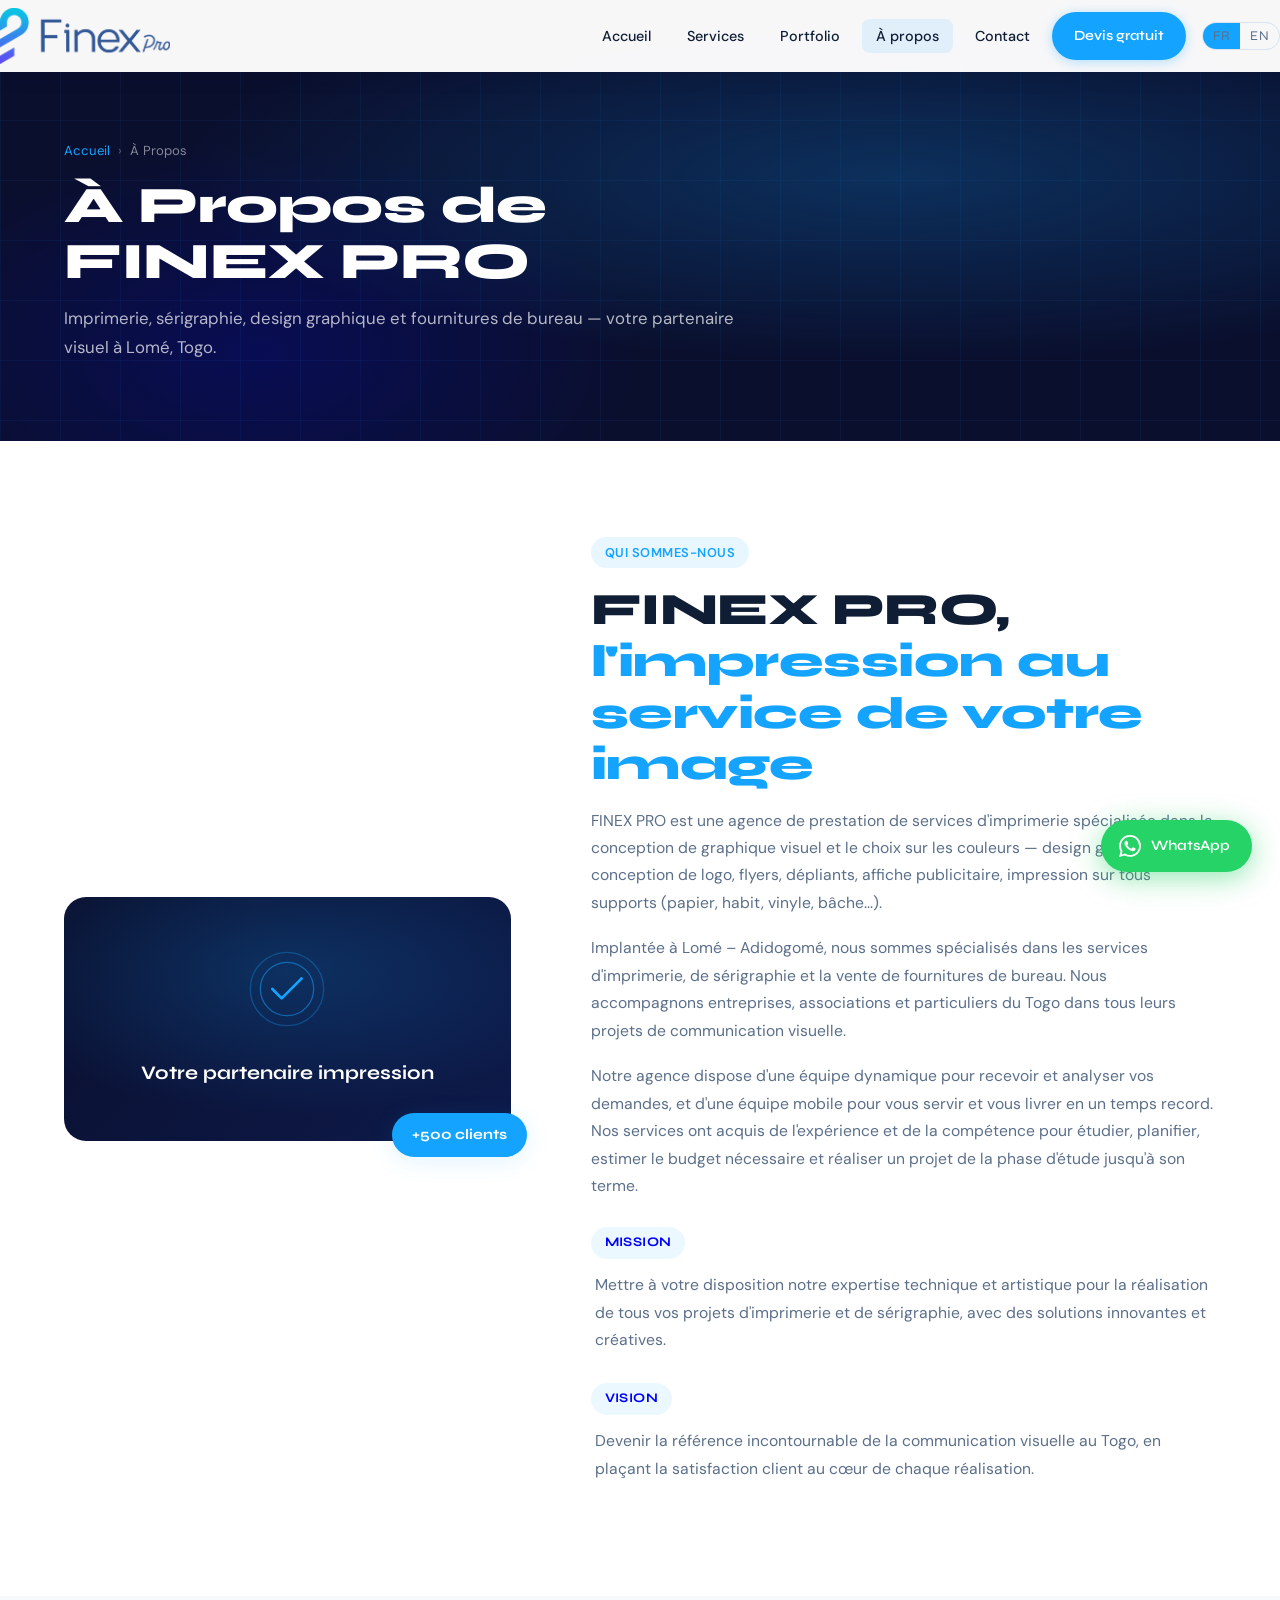
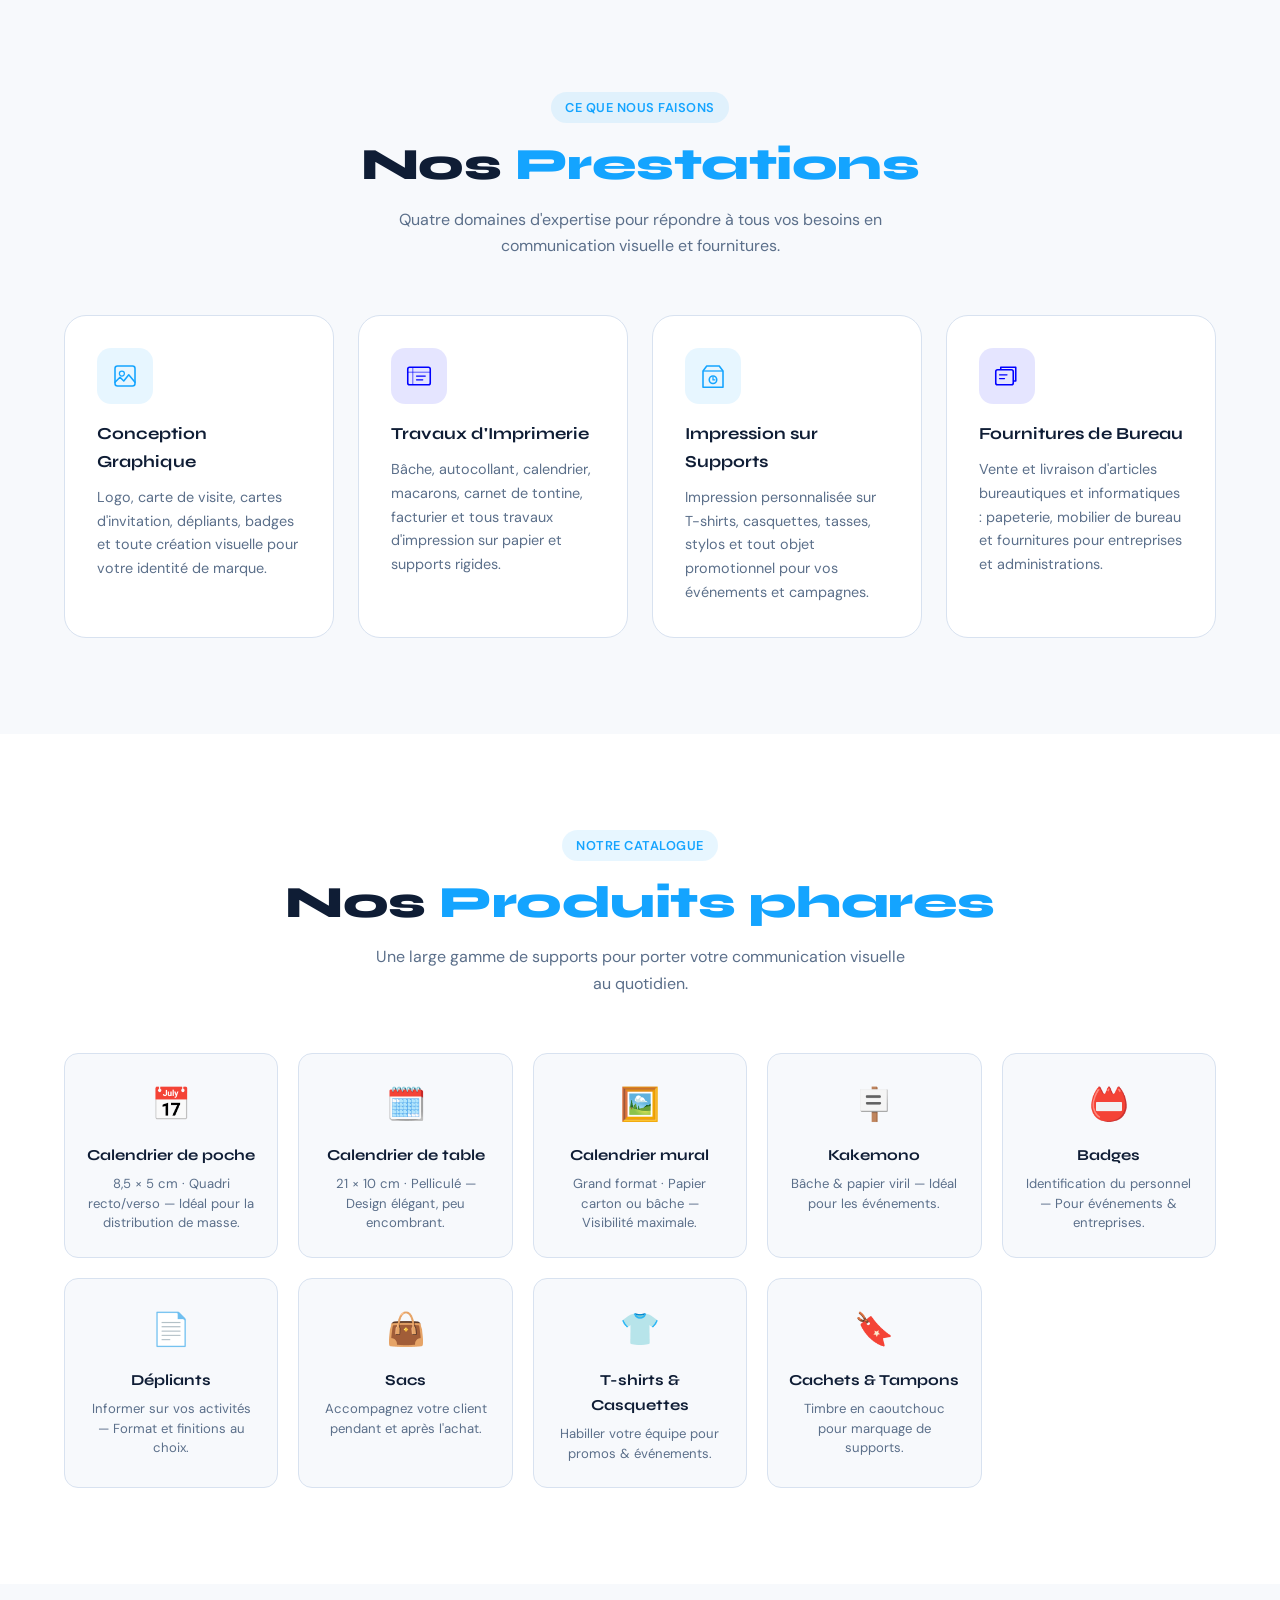
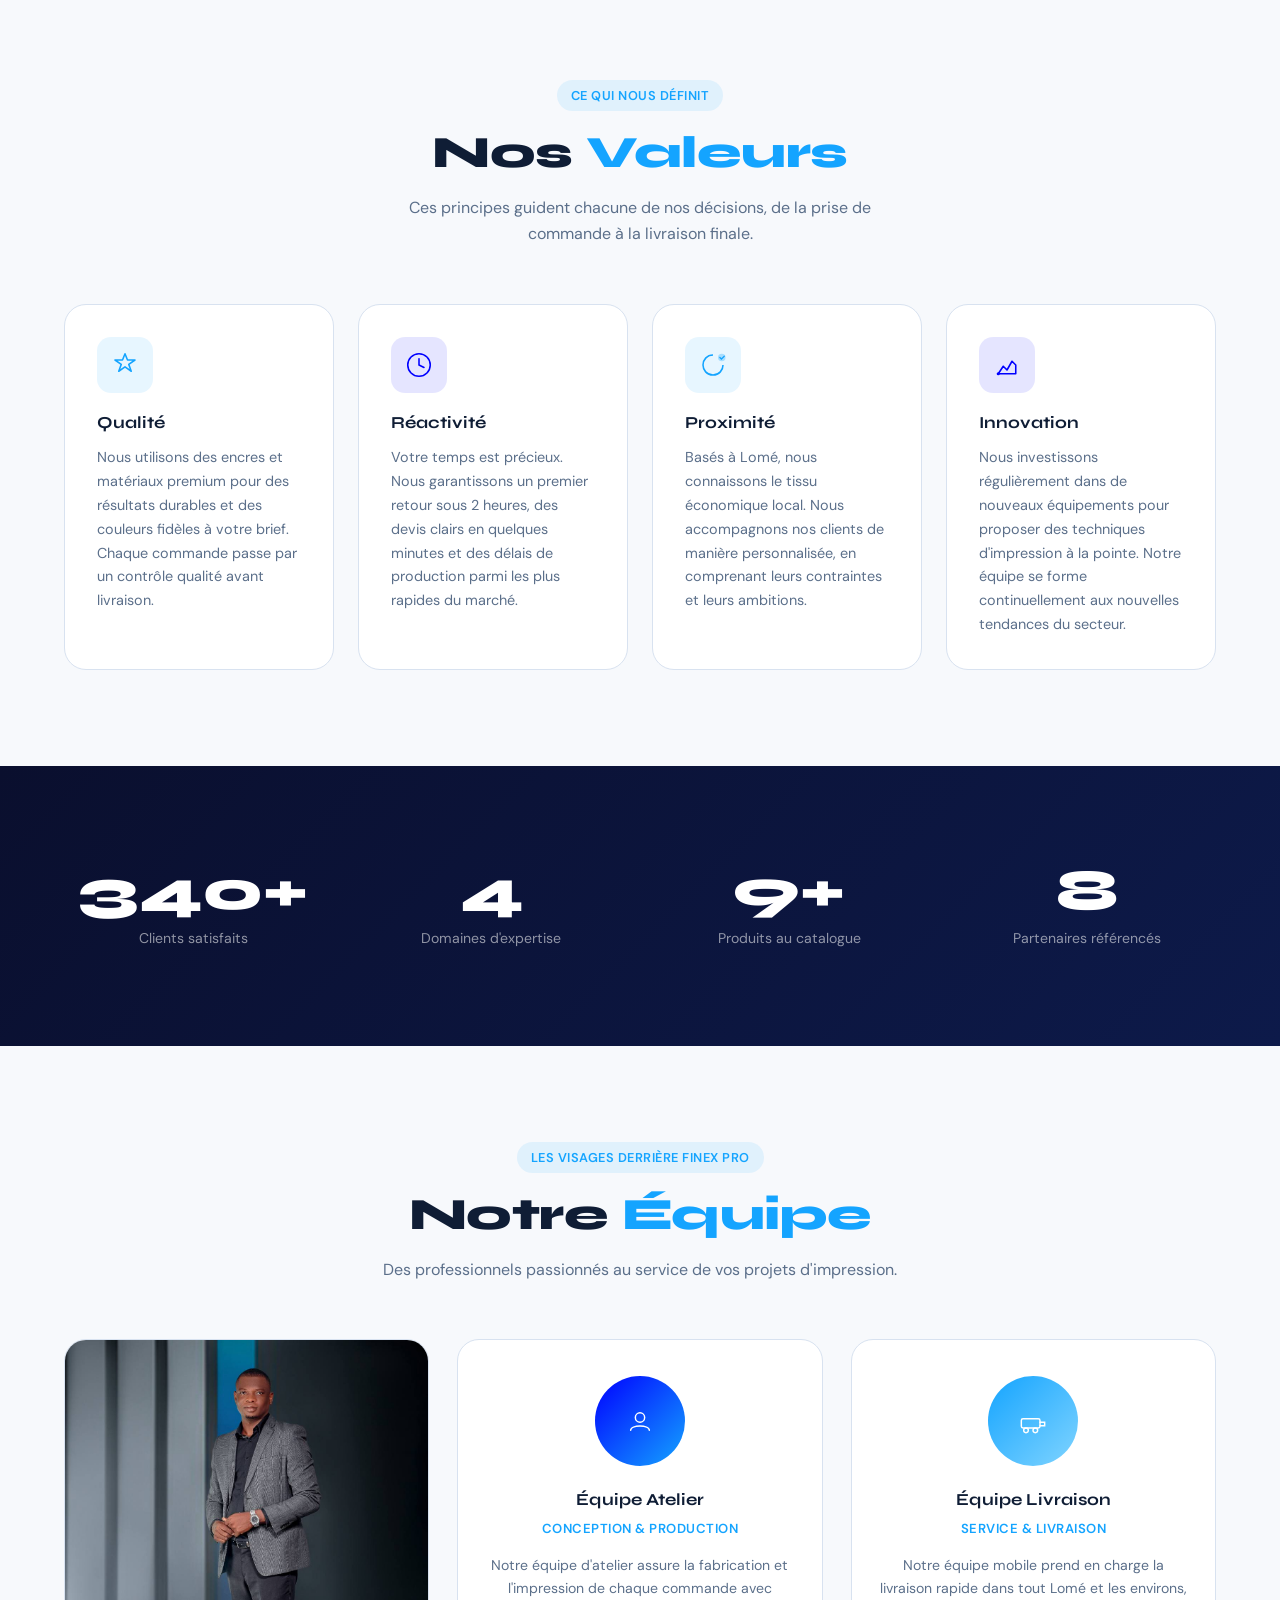
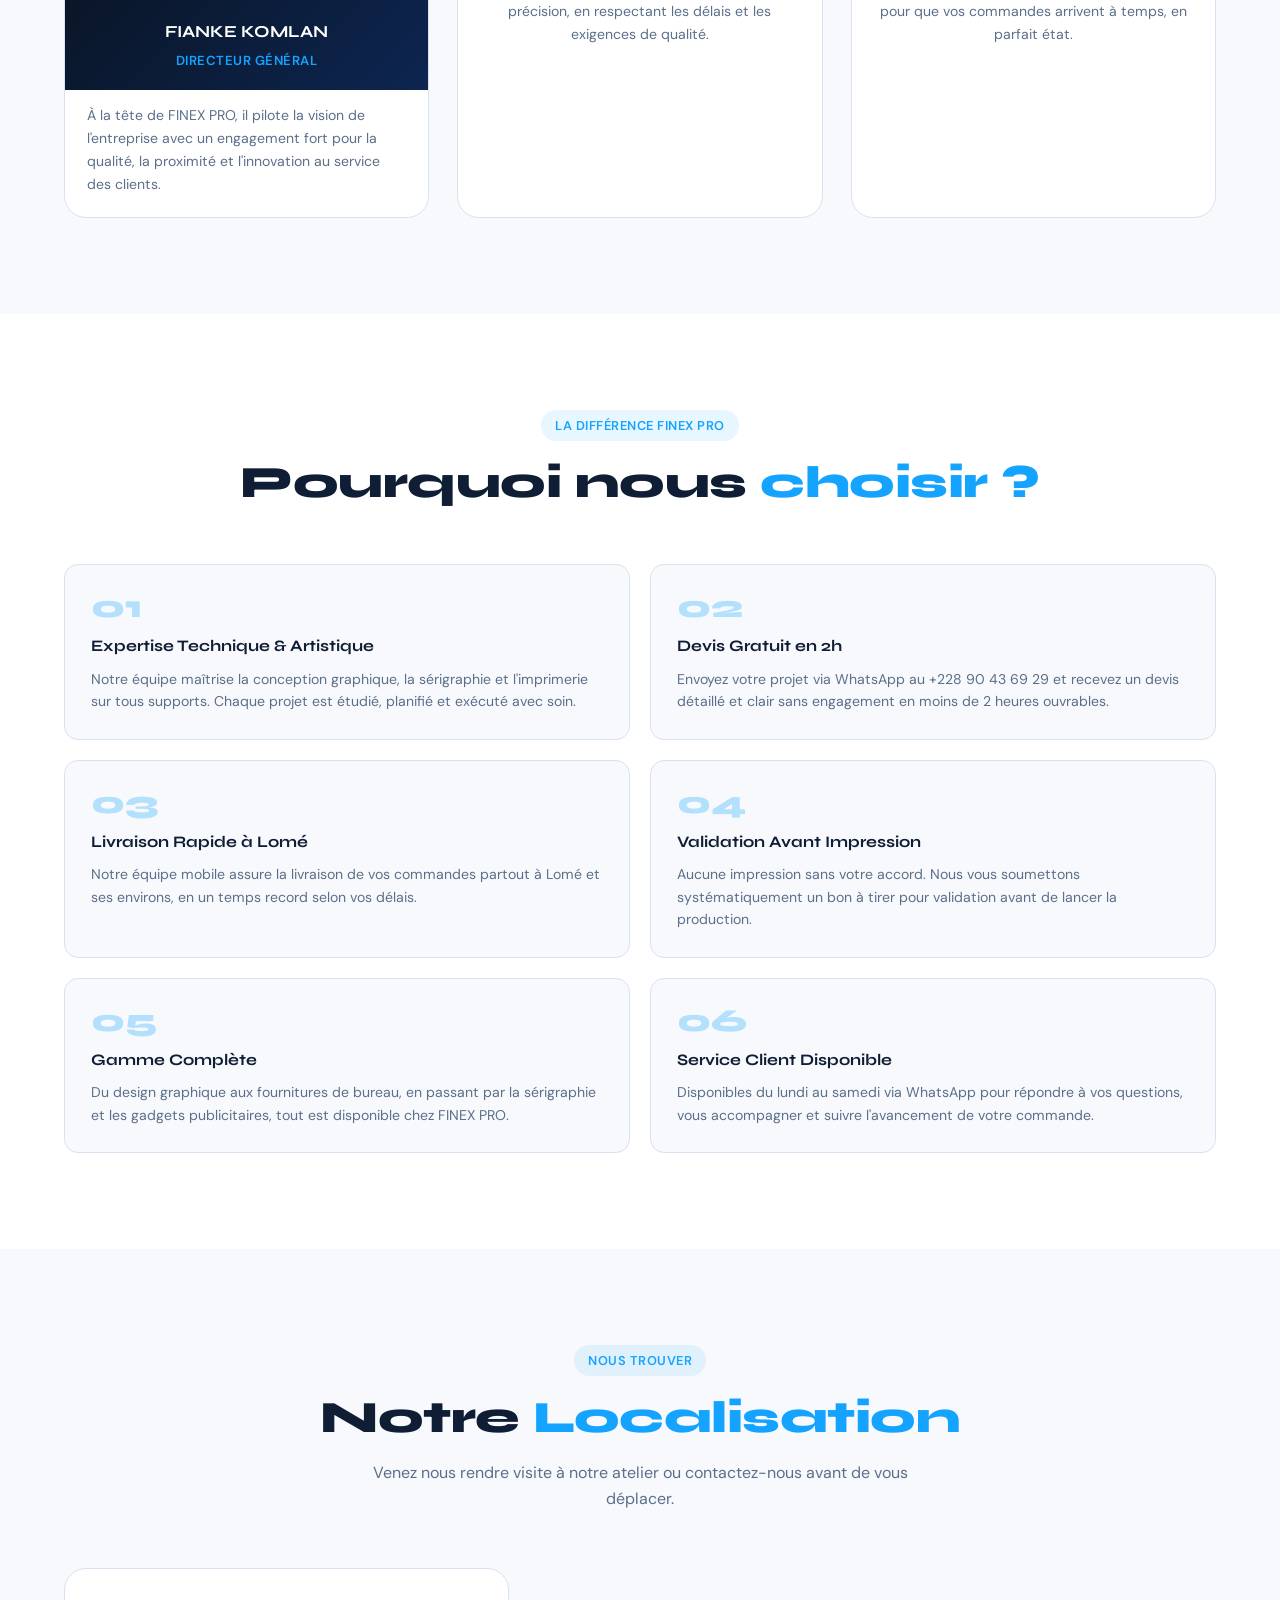
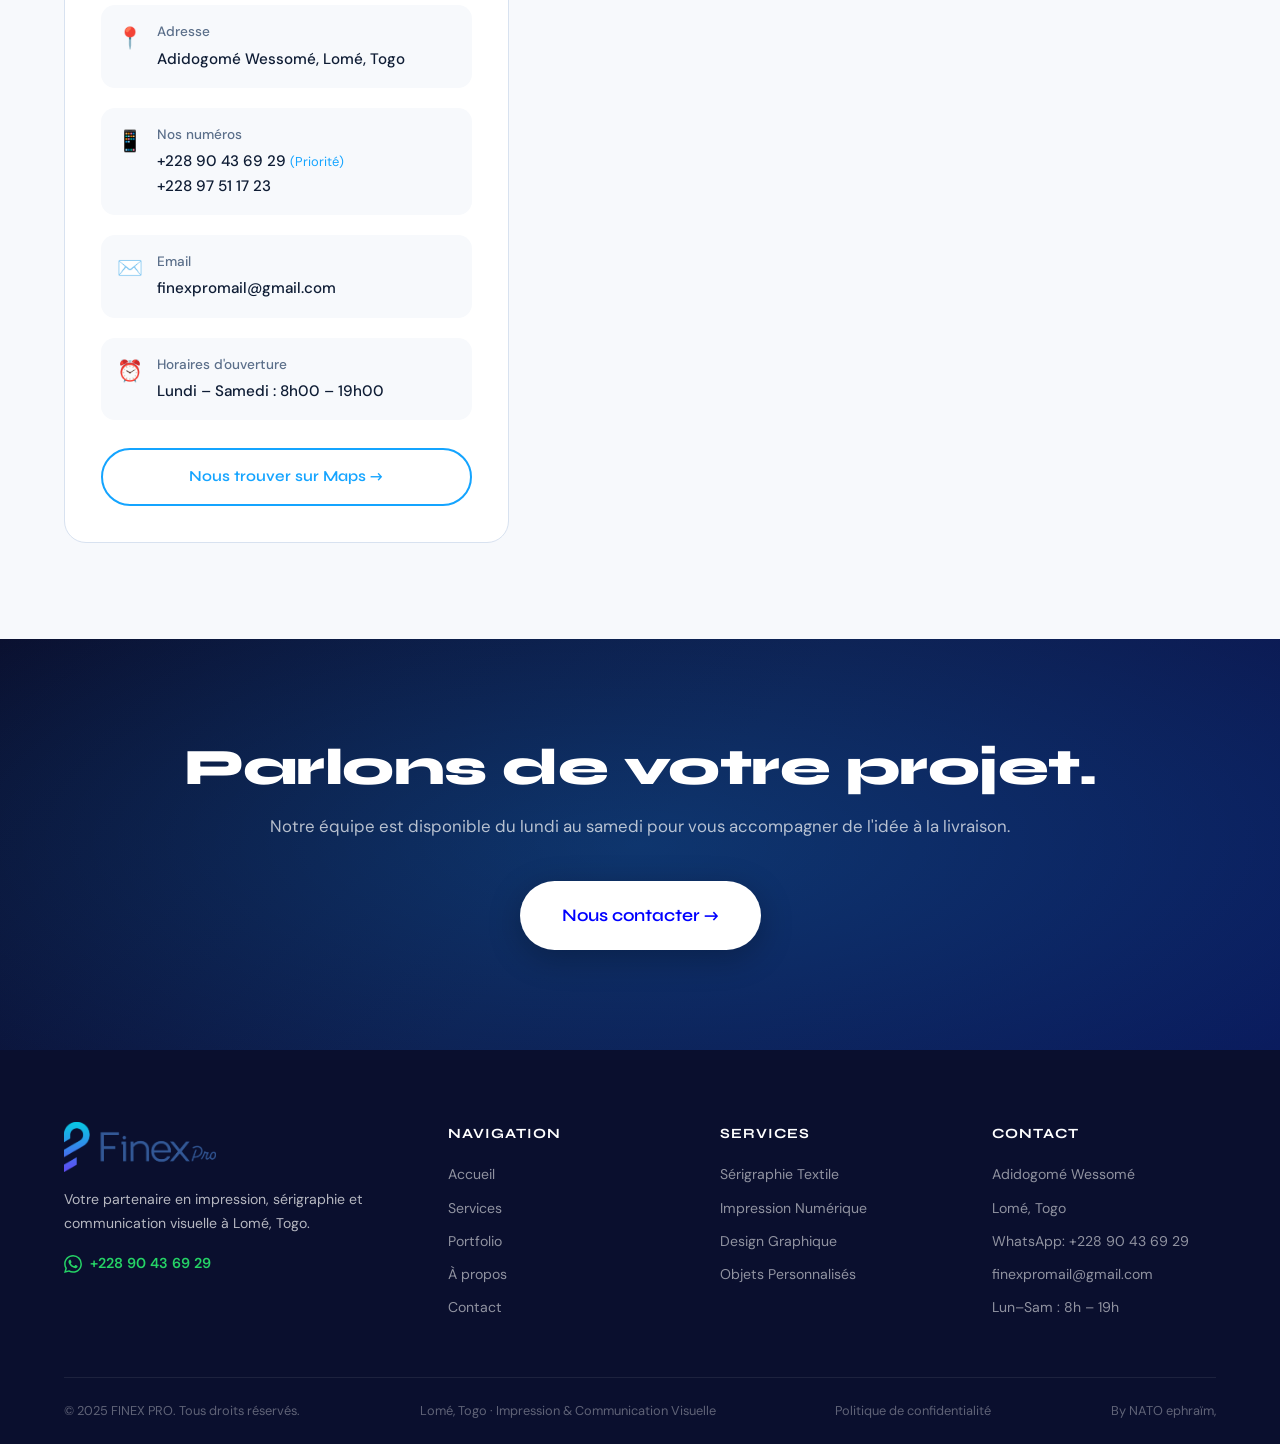
==== commit cb2cd8f8: "may join after photo for landing and about section" ====
--- a/about.html
+++ b/about.html
@@ -318,7 +318,7 @@
       <div class="team-grid" style="width:100%;box-sizing:border-box;">
         <div class="team-card team-card--photo reveal" data-delay="0">
           <div class="team-photo-wrap">
-            <img src="assets/images/photo 1 CEO.jpg" alt="FIANKE Komlan">
+            <img src="assets/images/photo CEO.jpg" alt="FIANKE Komlan">
           </div>
           <div class="team-photo-info">
             <h3 class="team-name" data-i18n="about.t1.name">FIANKE Komlan</h3>
@@ -502,7 +502,7 @@
       <div class="footer-bottom">
         <span data-i18n="footer.copy">© 2025 FINEX PRO. Tous droits réservés.</span>
         <span data-i18n="footer.tagline">Lomé, Togo · Impression &amp; Communication Visuelle</span>
-        <a href="privacy.html">Politique de confidentialité</a>
+        <a href="privacy.html" data-i18n="footer.privacy">Politique de confidentialité</a>
         <span>By NATO ephraïm,</span>
       </div>
     </div>
--- a/style.css
+++ b/style.css
@@ -384,8 +384,56 @@
 .stat-label { font-size: 0.78rem; color: rgba(255,255,255,.5); margin-top: 2px; }
 .stat-div { width: 1px; height: 40px; background: rgba(255,255,255,.15); }
 
-/* Hero Visual Cards */
+/* Hero Visual Cards — Image Stack */
 .hero-visual { position: relative; }
+
+/* ── nouveau stack photo ── */
+.hero-img-stack {
+  position: relative;
+  width: 520px;
+  height: 780px;
+  margin: 0 auto;
+}
+.himg-card {
+  position: absolute;
+  width: 300px;
+  background: #fff;
+  border-radius: 20px;
+  overflow: hidden;
+  box-shadow: 0 24px 64px rgba(0,0,0,.55);
+  display: flex;
+  flex-direction: column;
+  transition: transform 0.4s ease, box-shadow 0.4s ease;
+  cursor: default;
+}
+.himg-card img {
+  width: 100%;
+  height: 240px;
+  object-fit: cover;
+  display: block;
+}
+.himg-card span {
+  display: block;
+  padding: 14px 20px;
+  font-family: 'Syne', sans-serif;
+  font-size: .95rem;
+  font-weight: 700;
+  color: #0a1628;
+  background: #fff;
+  white-space: nowrap;
+}
+/* 3 cartes bien espacées */
+.himg-card-1 { top: 0;    left: 110px; z-index: 3; transform: rotate(-6deg); }
+.himg-card-2 { top: 240px; left: 0px;  z-index: 2; transform: rotate(5deg);  }
+.himg-card-3 { top: 480px; left: 150px; z-index: 1; transform: rotate(-4deg); }
+
+.himg-card:hover {
+  transform: rotate(0deg) translateY(-12px) scale(1.04) !important;
+  box-shadow: 0 32px 72px rgba(0,0,0,.65);
+  z-index: 10;
+}
+
+/* ── ancienne structure (conservée pour compat) ── */
 .hero-card-stack { position: relative; height: 380px; }
 .hcard {
   position: absolute;
@@ -1195,7 +1243,7 @@
   width: 100%;
   height: 100%;
   object-fit: cover;
-  object-position: center 18%;
+  object-position: center top;
   display: block;
   transition: transform 0.4s ease;
 }
@@ -1371,7 +1419,7 @@
     height: 320px;
   }
   .team-card--photo .team-photo-wrap img {
-    object-position: center 12%;
+    object-position: center top;
   }
   /* Partenaires — mobile */
   .partner-logo {
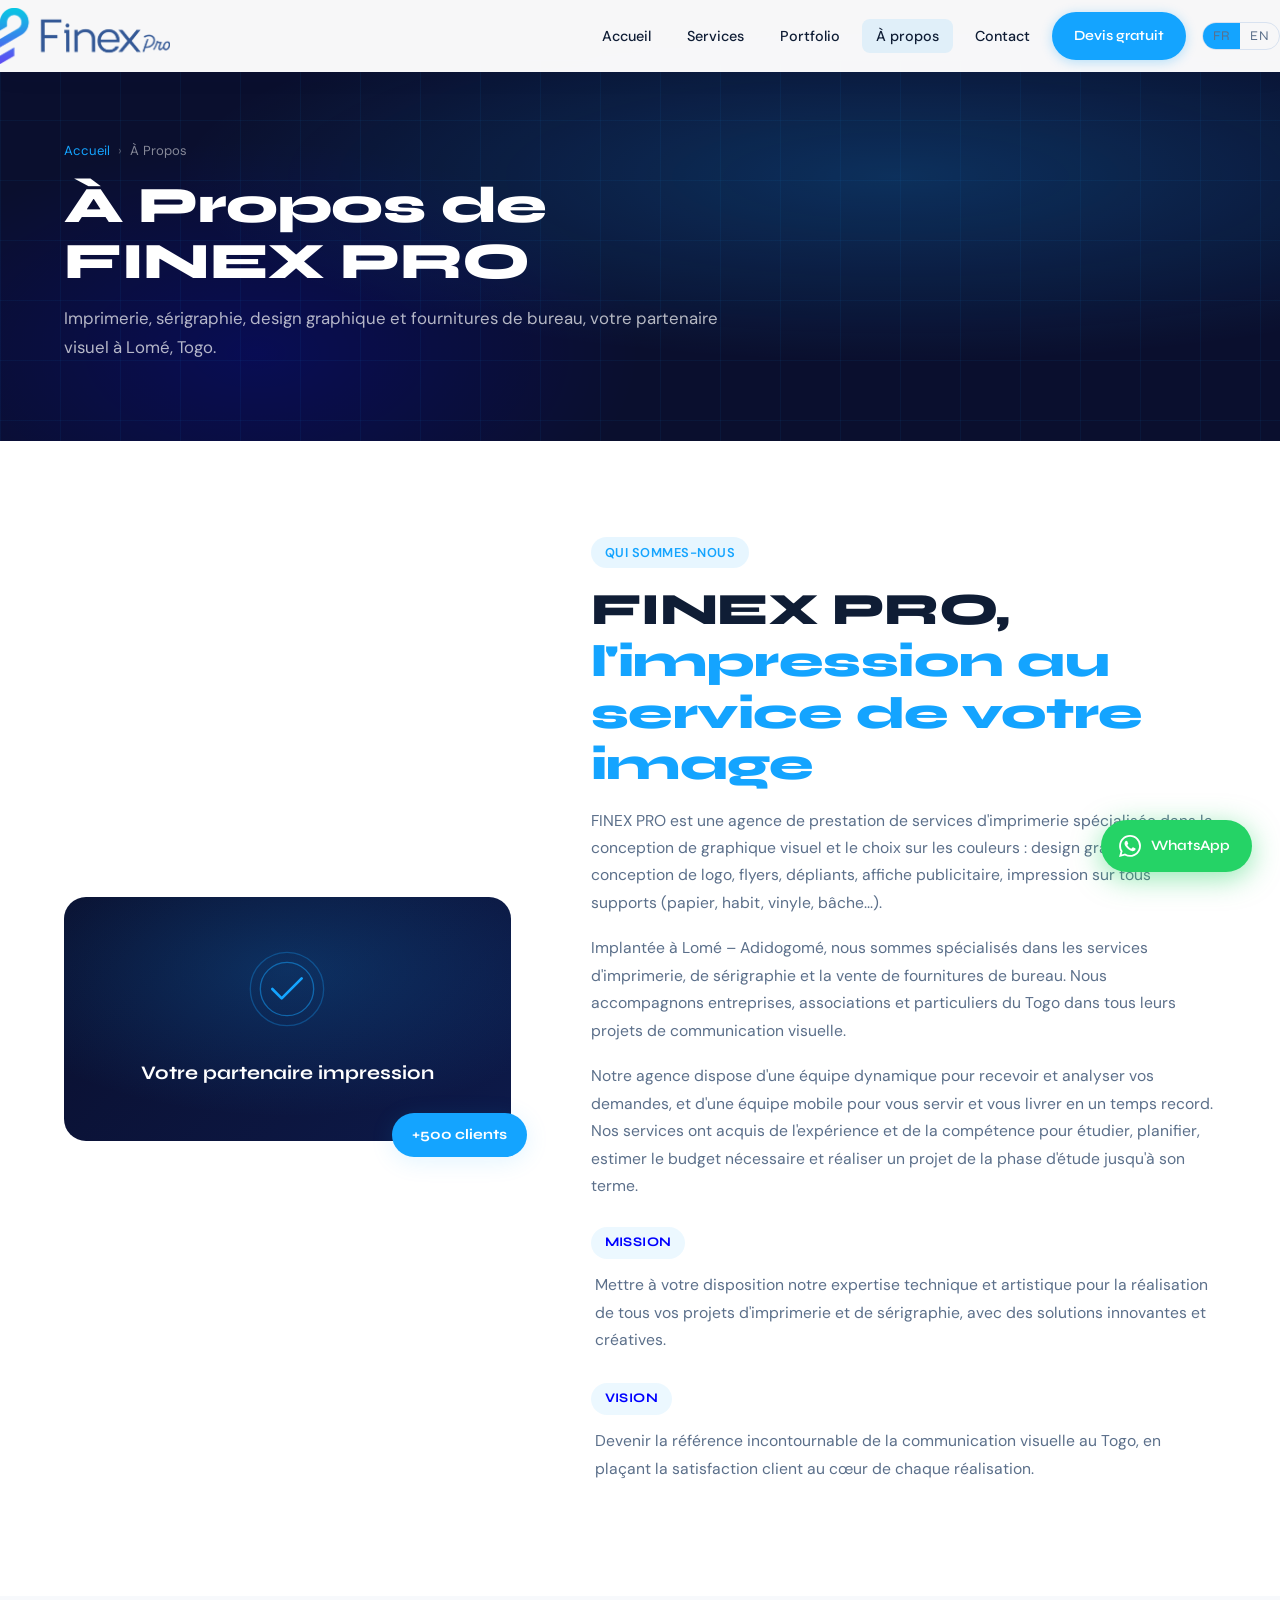
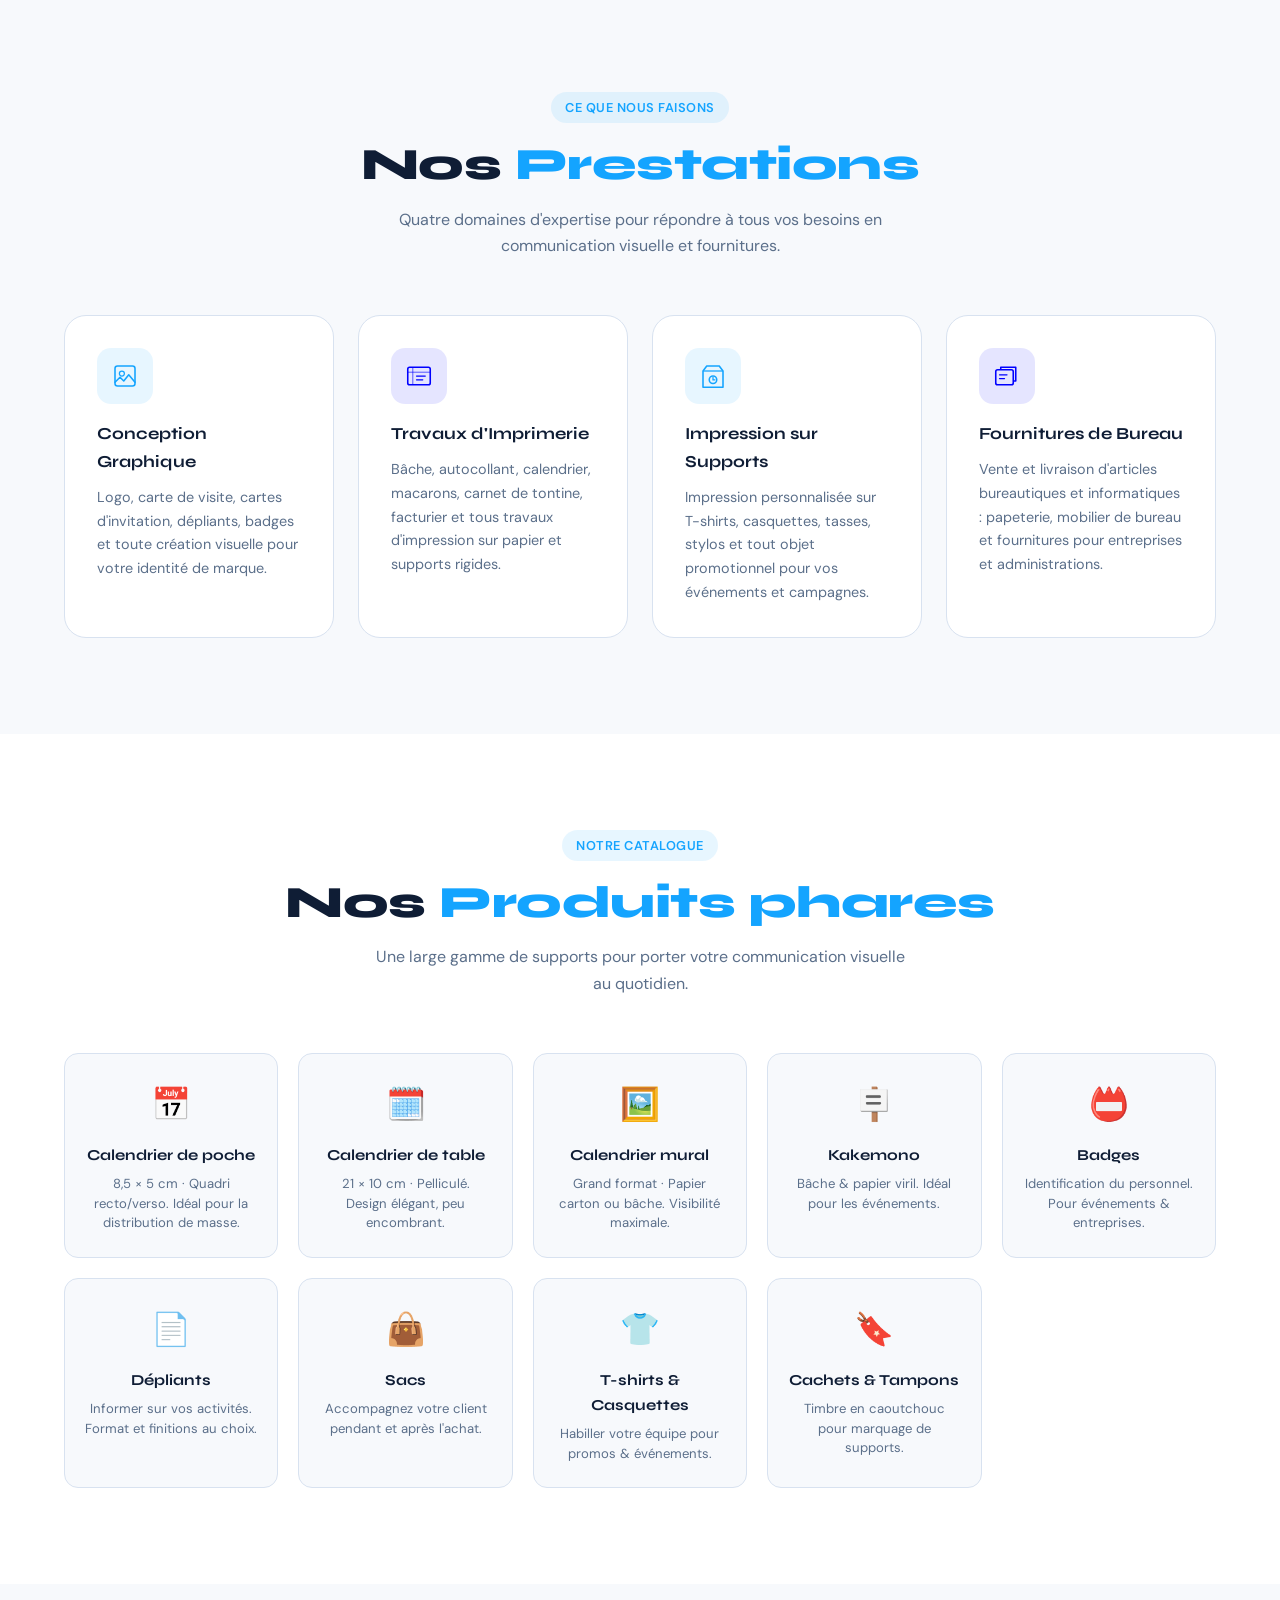
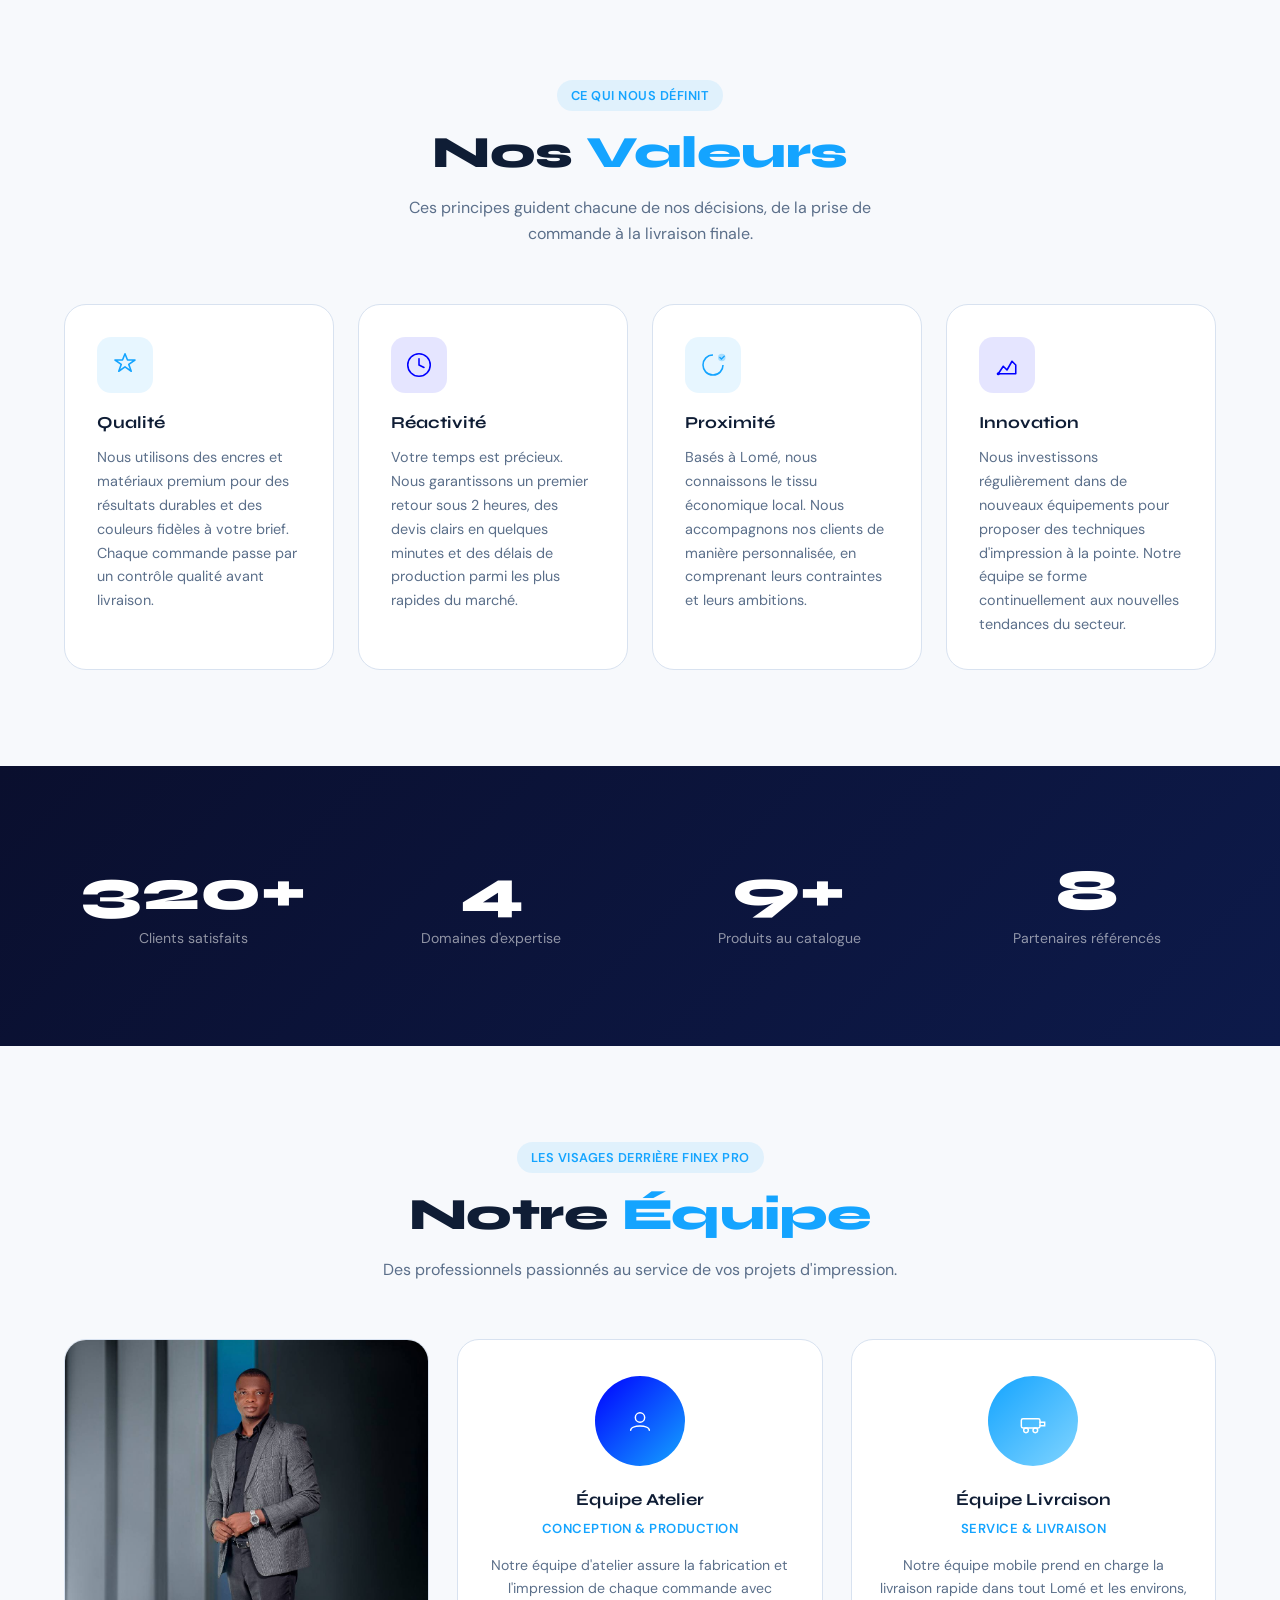
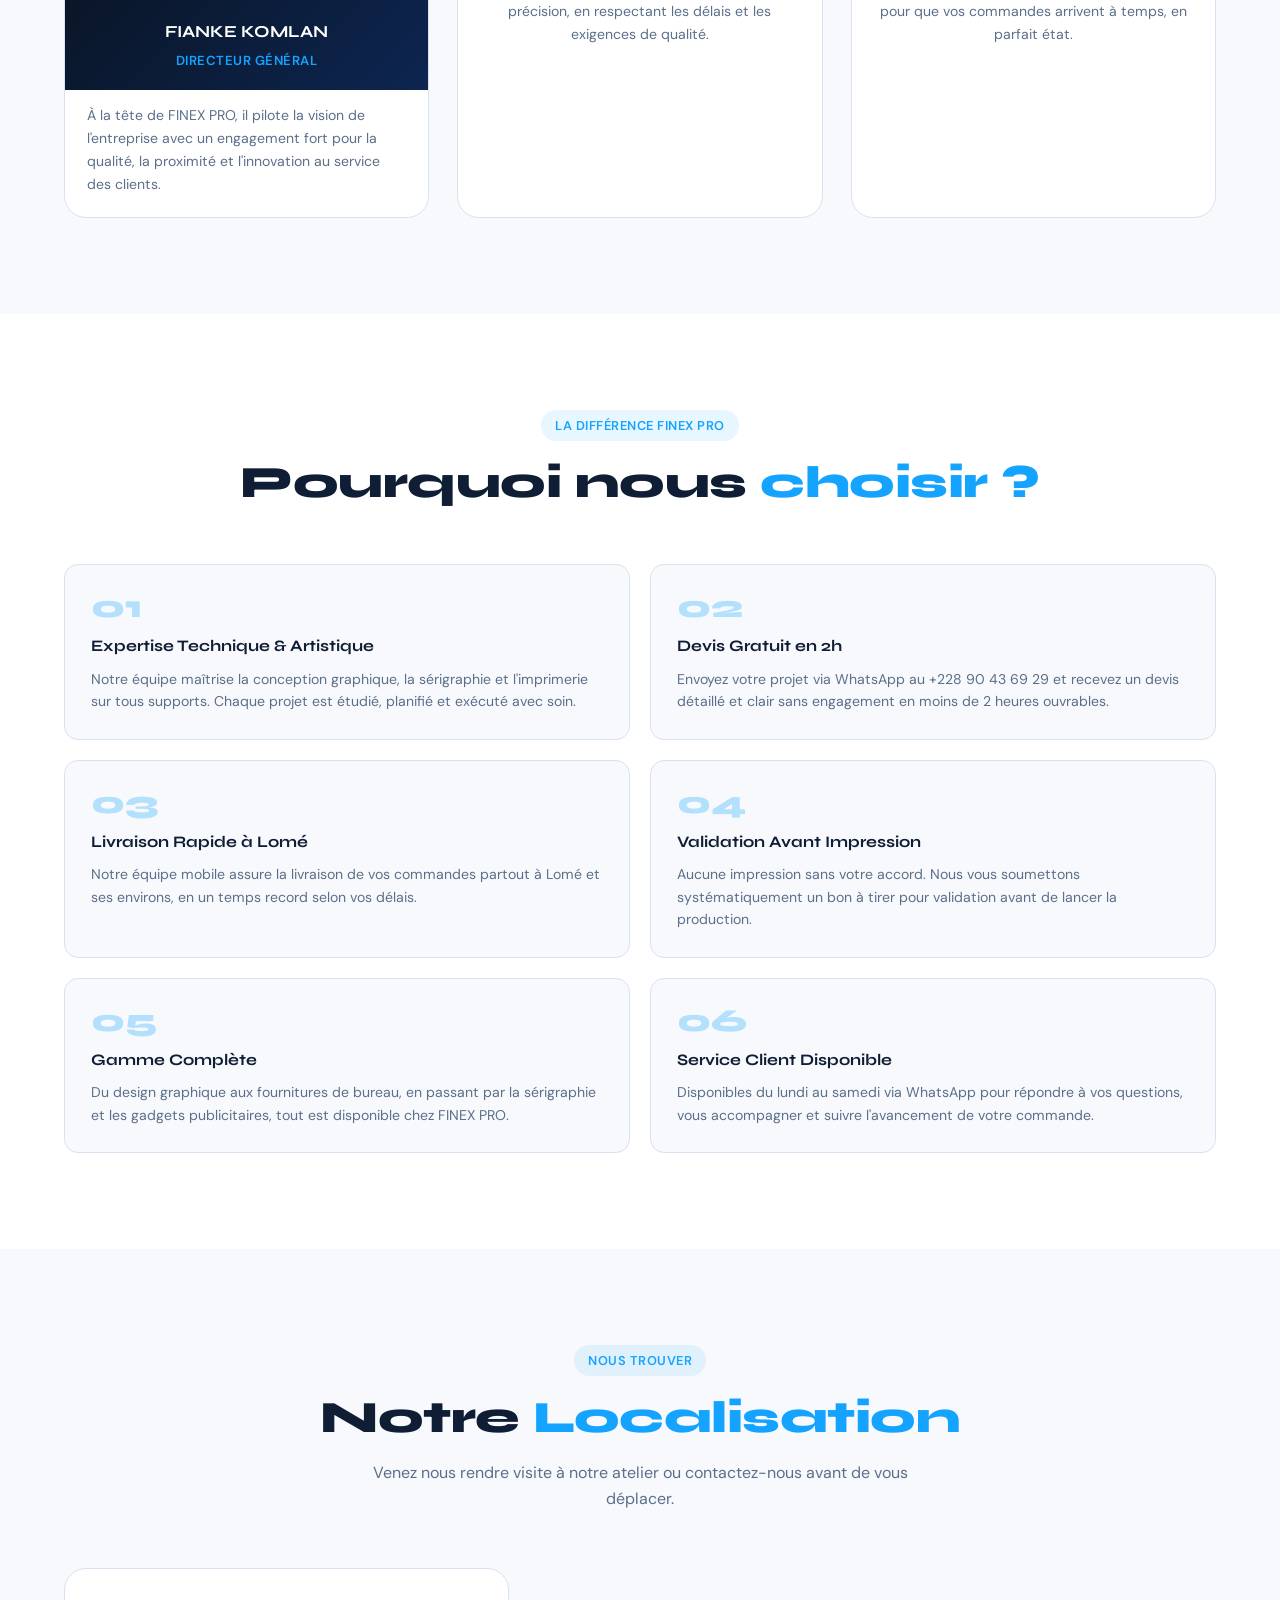
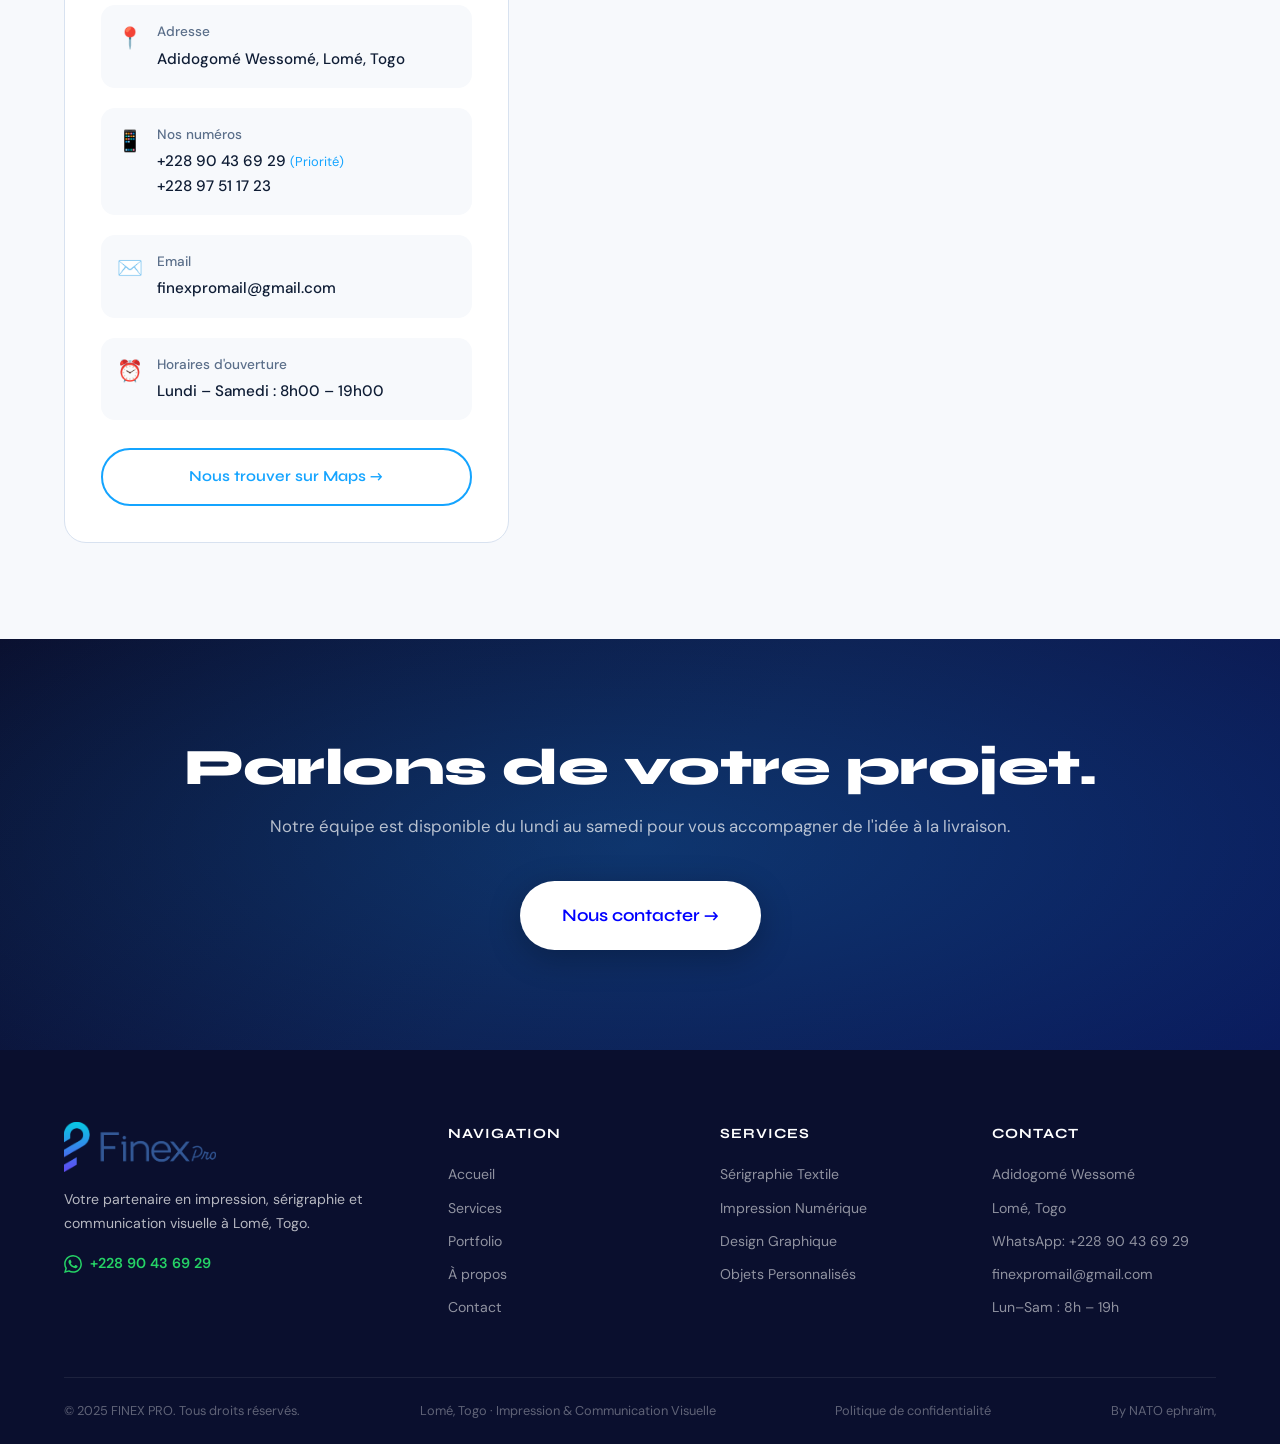
==== commit 24da44b8: "fix: show full image in portfolio lightbox, remove em dashes site-wide" ====
--- a/about.html
+++ b/about.html
@@ -3,7 +3,7 @@
 <head>
   <meta charset="UTF-8" />
   <meta name="viewport" content="width=device-width, initial-scale=1.0" />
-  <title>À Propos — FINEX PRO | Agence d'Imprimerie & Sérigraphie à Lomé, Togo</title>
+  <title>À Propos | FINEX PRO | Agence d'Imprimerie & Sérigraphie à Lomé, Togo</title>
   <meta name="description" content="FINEX PRO, agence spécialisée en imprimerie, sérigraphie, design graphique et fournitures de bureau à Lomé – Adidogomé, Togo. Découvrez notre équipe et nos prestations." />
   <link rel="preconnect" href="https://fonts.googleapis.com" />
   <link rel="preconnect" href="https://fonts.gstatic.com" crossorigin />
@@ -58,7 +58,7 @@
           <span>À Propos</span>
         </nav>
         <h1 class="page-hero-title reveal" data-i18n="about.hero.title">À Propos de FINEX PRO</h1>
-        <p class="page-hero-sub reveal" data-i18n="about.hero.sub">Imprimerie, sérigraphie, design graphique et fournitures de bureau — votre partenaire visuel à Lomé, Togo.</p>
+        <p class="page-hero-sub reveal" data-i18n="about.hero.sub">Imprimerie, sérigraphie, design graphique et fournitures de bureau, votre partenaire visuel à Lomé, Togo.</p>
       </div>
     </div>
   </section>
@@ -84,7 +84,7 @@
         <div class="about-text reveal" data-delay="100">
           <span class="section-tag" data-i18n="about.who.tag">Qui sommes-nous</span>
           <h2 class="section-title"><span data-i18n="about.who.title">FINEX PRO,</span><br /><em data-i18n="about.who.title.em">l'impression au service de votre image</em></h2>
-          <p data-i18n="about.who.p1">FINEX PRO est une agence de prestation de services d'imprimerie spécialisée dans la conception de graphique visuel et le choix sur les couleurs — design graphique, conception de logo, flyers, dépliants, affiche publicitaire, impression sur tous supports (papier, habit, vinyle, bâche...).</p>
+          <p data-i18n="about.who.p1">FINEX PRO est une agence de prestation de services d'imprimerie spécialisée dans la conception de graphique visuel et le choix sur les couleurs : design graphique, conception de logo, flyers, dépliants, affiche publicitaire, impression sur tous supports (papier, habit, vinyle, bâche...).</p>
           <p data-i18n="about.who.p2">Implantée à Lomé – Adidogomé, nous sommes spécialisés dans les services d'imprimerie, de sérigraphie et la vente de fournitures de bureau. Nous accompagnons entreprises, associations et particuliers du Togo dans tous leurs projets de communication visuelle.</p>
           <p data-i18n="about.who.p3">Notre agence dispose d'une équipe dynamique pour recevoir et analyser vos demandes, et d'une équipe mobile pour vous servir et vous livrer en un temps record. Nos services ont acquis de l'expérience et de la compétence pour étudier, planifier, estimer le budget nécessaire et réaliser un projet de la phase d'étude jusqu'à son terme.</p>
           <div class="about-values">
@@ -175,37 +175,37 @@
         <div class="reveal" data-delay="0" style="background:var(--gray-50);border:1px solid var(--gray-200);border-radius:var(--radius);padding:24px 20px;text-align:center;">
           <div style="font-size:2rem;margin-bottom:12px;">📅</div>
           <h4 style="font-family:'Syne',sans-serif;font-size:.95rem;font-weight:700;color:var(--text);margin-bottom:6px;" data-i18n="about.p1.title">Calendrier de poche</h4>
-          <p style="font-size:.82rem;color:var(--text-muted);line-height:1.5;" data-i18n="about.p1.p">8,5 × 5 cm · Quadri recto/verso — Idéal pour la distribution de masse.</p>
+          <p style="font-size:.82rem;color:var(--text-muted);line-height:1.5;" data-i18n="about.p1.p">8,5 × 5 cm · Quadri recto/verso. Idéal pour la distribution de masse.</p>
         </div>
 
         <div class="reveal" data-delay="50" style="background:var(--gray-50);border:1px solid var(--gray-200);border-radius:var(--radius);padding:24px 20px;text-align:center;">
           <div style="font-size:2rem;margin-bottom:12px;">🗓️</div>
           <h4 style="font-family:'Syne',sans-serif;font-size:.95rem;font-weight:700;color:var(--text);margin-bottom:6px;" data-i18n="about.p2.title">Calendrier de table</h4>
-          <p style="font-size:.82rem;color:var(--text-muted);line-height:1.5;" data-i18n="about.p2.p">21 × 10 cm · Pelliculé — Design élégant, peu encombrant.</p>
+          <p style="font-size:.82rem;color:var(--text-muted);line-height:1.5;" data-i18n="about.p2.p">21 × 10 cm · Pelliculé. Design élégant, peu encombrant.</p>
         </div>
 
         <div class="reveal" data-delay="100" style="background:var(--gray-50);border:1px solid var(--gray-200);border-radius:var(--radius);padding:24px 20px;text-align:center;">
           <div style="font-size:2rem;margin-bottom:12px;">🖼️</div>
           <h4 style="font-family:'Syne',sans-serif;font-size:.95rem;font-weight:700;color:var(--text);margin-bottom:6px;" data-i18n="about.p3.title">Calendrier mural</h4>
-          <p style="font-size:.82rem;color:var(--text-muted);line-height:1.5;" data-i18n="about.p3.p">Grand format · Papier carton ou bâche — Visibilité maximale.</p>
+          <p style="font-size:.82rem;color:var(--text-muted);line-height:1.5;" data-i18n="about.p3.p">Grand format · Papier carton ou bâche. Visibilité maximale.</p>
         </div>
 
         <div class="reveal" data-delay="150" style="background:var(--gray-50);border:1px solid var(--gray-200);border-radius:var(--radius);padding:24px 20px;text-align:center;">
           <div style="font-size:2rem;margin-bottom:12px;">🪧</div>
           <h4 style="font-family:'Syne',sans-serif;font-size:.95rem;font-weight:700;color:var(--text);margin-bottom:6px;" data-i18n="about.p4.title">Kakemono</h4>
-          <p style="font-size:.82rem;color:var(--text-muted);line-height:1.5;" data-i18n="about.p4.p">Bâche & papier viril — Idéal pour les événements.</p>
+          <p style="font-size:.82rem;color:var(--text-muted);line-height:1.5;" data-i18n="about.p4.p">Bâche & papier viril. Idéal pour les événements.</p>
         </div>
 
         <div class="reveal" data-delay="200" style="background:var(--gray-50);border:1px solid var(--gray-200);border-radius:var(--radius);padding:24px 20px;text-align:center;">
           <div style="font-size:2rem;margin-bottom:12px;">📛</div>
           <h4 style="font-family:'Syne',sans-serif;font-size:.95rem;font-weight:700;color:var(--text);margin-bottom:6px;" data-i18n="about.p5.title">Badges</h4>
-          <p style="font-size:.82rem;color:var(--text-muted);line-height:1.5;" data-i18n="about.p5.p">Identification du personnel — Pour événements & entreprises.</p>
+          <p style="font-size:.82rem;color:var(--text-muted);line-height:1.5;" data-i18n="about.p5.p">Identification du personnel. Pour événements & entreprises.</p>
         </div>
 
         <div class="reveal" data-delay="250" style="background:var(--gray-50);border:1px solid var(--gray-200);border-radius:var(--radius);padding:24px 20px;text-align:center;">
           <div style="font-size:2rem;margin-bottom:12px;">📄</div>
           <h4 style="font-family:'Syne',sans-serif;font-size:.95rem;font-weight:700;color:var(--text);margin-bottom:6px;" data-i18n="about.p6.title">Dépliants</h4>
-          <p style="font-size:.82rem;color:var(--text-muted);line-height:1.5;" data-i18n="about.p6.p">Informer sur vos activités — Format et finitions au choix.</p>
+          <p style="font-size:.82rem;color:var(--text-muted);line-height:1.5;" data-i18n="about.p6.p">Informer sur vos activités. Format et finitions au choix.</p>
         </div>
 
         <div class="reveal" data-delay="300" style="background:var(--gray-50);border:1px solid var(--gray-200);border-radius:var(--radius);padding:24px 20px;text-align:center;">
--- a/style.css
+++ b/style.css
@@ -1,5 +1,5 @@
 /* ===================================
-   FINEX PRO — style.css
+   FINEX PRO - style.css
    Modern Corporate · Blue Edition
    =================================== */
 
@@ -384,7 +384,7 @@
 .stat-label { font-size: 0.78rem; color: rgba(255,255,255,.5); margin-top: 2px; }
 .stat-div { width: 1px; height: 40px; background: rgba(255,255,255,.15); }
 
-/* Hero Visual Cards — Image Stack */
+/* Hero Visual Cards - Image Stack */
 .hero-visual { position: relative; }
 
 /* ── nouveau stack photo ── */
@@ -1380,7 +1380,9 @@
 
 /* -------- LIGHTBOX ENHANCED -------- */
 .lightbox-inner { display: flex; flex-direction: column; align-items: center; gap: 16px; max-width: 90vw; }
-.lightbox-img-wrap { width: min(600px, 90vw); height: min(400px, 55vh); border-radius: 14px; overflow: hidden; }
+.lightbox-img-wrap { max-width: 90vw; max-height: 70vh; border-radius: 14px; overflow: hidden; display: flex; align-items: center; justify-content: center; }
+.lightbox-img-wrap .portfolio-img { width: auto !important; height: auto !important; aspect-ratio: auto !important; background: none; display: flex; }
+.lightbox-img-wrap img { display: block; width: auto !important; height: auto !important; max-width: 90vw; max-height: 70vh; object-fit: contain !important; transform: none !important; border-radius: 14px; }
 .lightbox-info { text-align: center; color: var(--white); padding: 0 20px; }
 .lightbox-info h3 { font-family: 'Syne', sans-serif; font-size: 1.1rem; font-weight: 700; margin-bottom: 6px; }
 .lightbox-info .lbox-cat { font-size: 0.82rem; color: var(--blue); font-weight: 600; letter-spacing: 0.5px; text-transform: uppercase; margin-bottom: 8px; display: block; }
@@ -1414,14 +1416,14 @@
   .stepper-steps { gap: 4px; }
   .stepper-line { min-width: 30px; }
   .stepper-step span { font-size: 0.65rem; }
-  /* CEO photo card — mobile */
+  /* CEO photo card - mobile */
   .team-card--photo .team-photo-wrap {
     height: 320px;
   }
   .team-card--photo .team-photo-wrap img {
     object-position: center top;
   }
-  /* Partenaires — mobile */
+  /* Partenaires - mobile */
   .partner-logo {
     width: 110px;
     height: 64px;
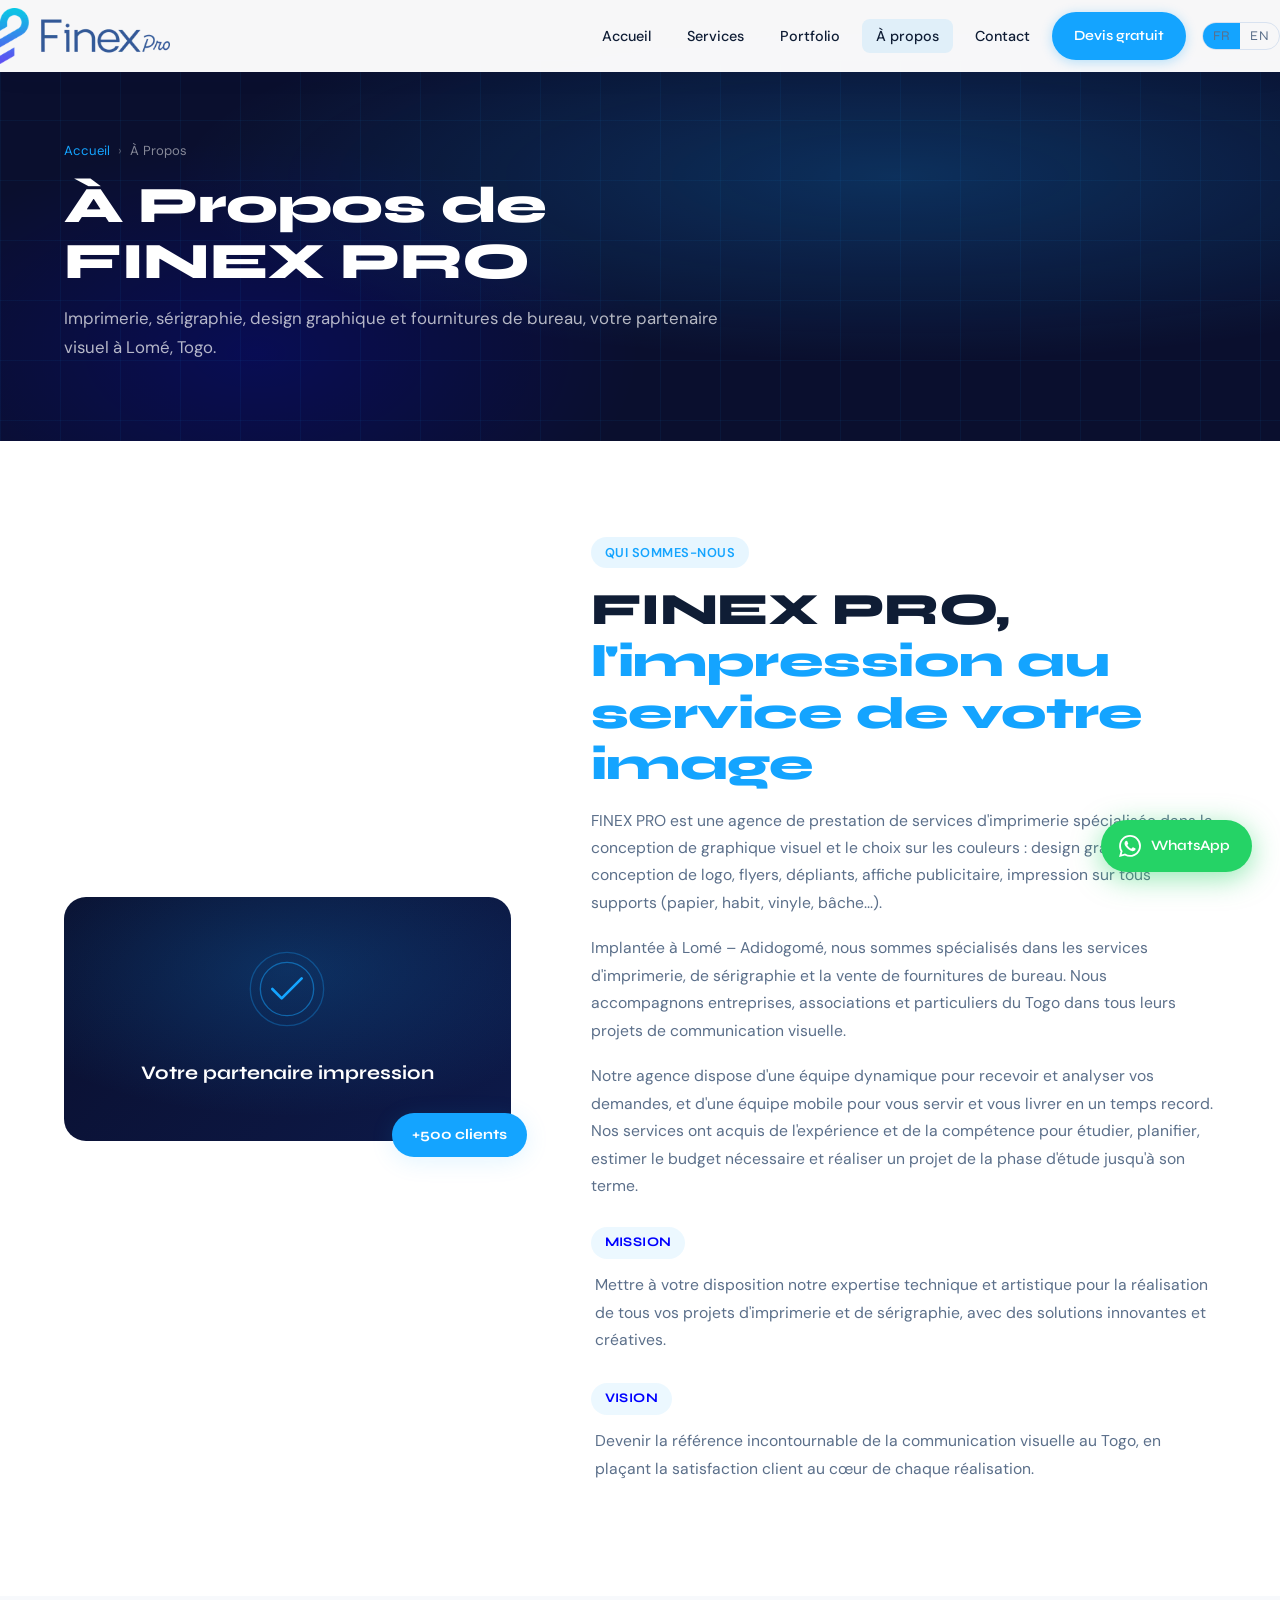
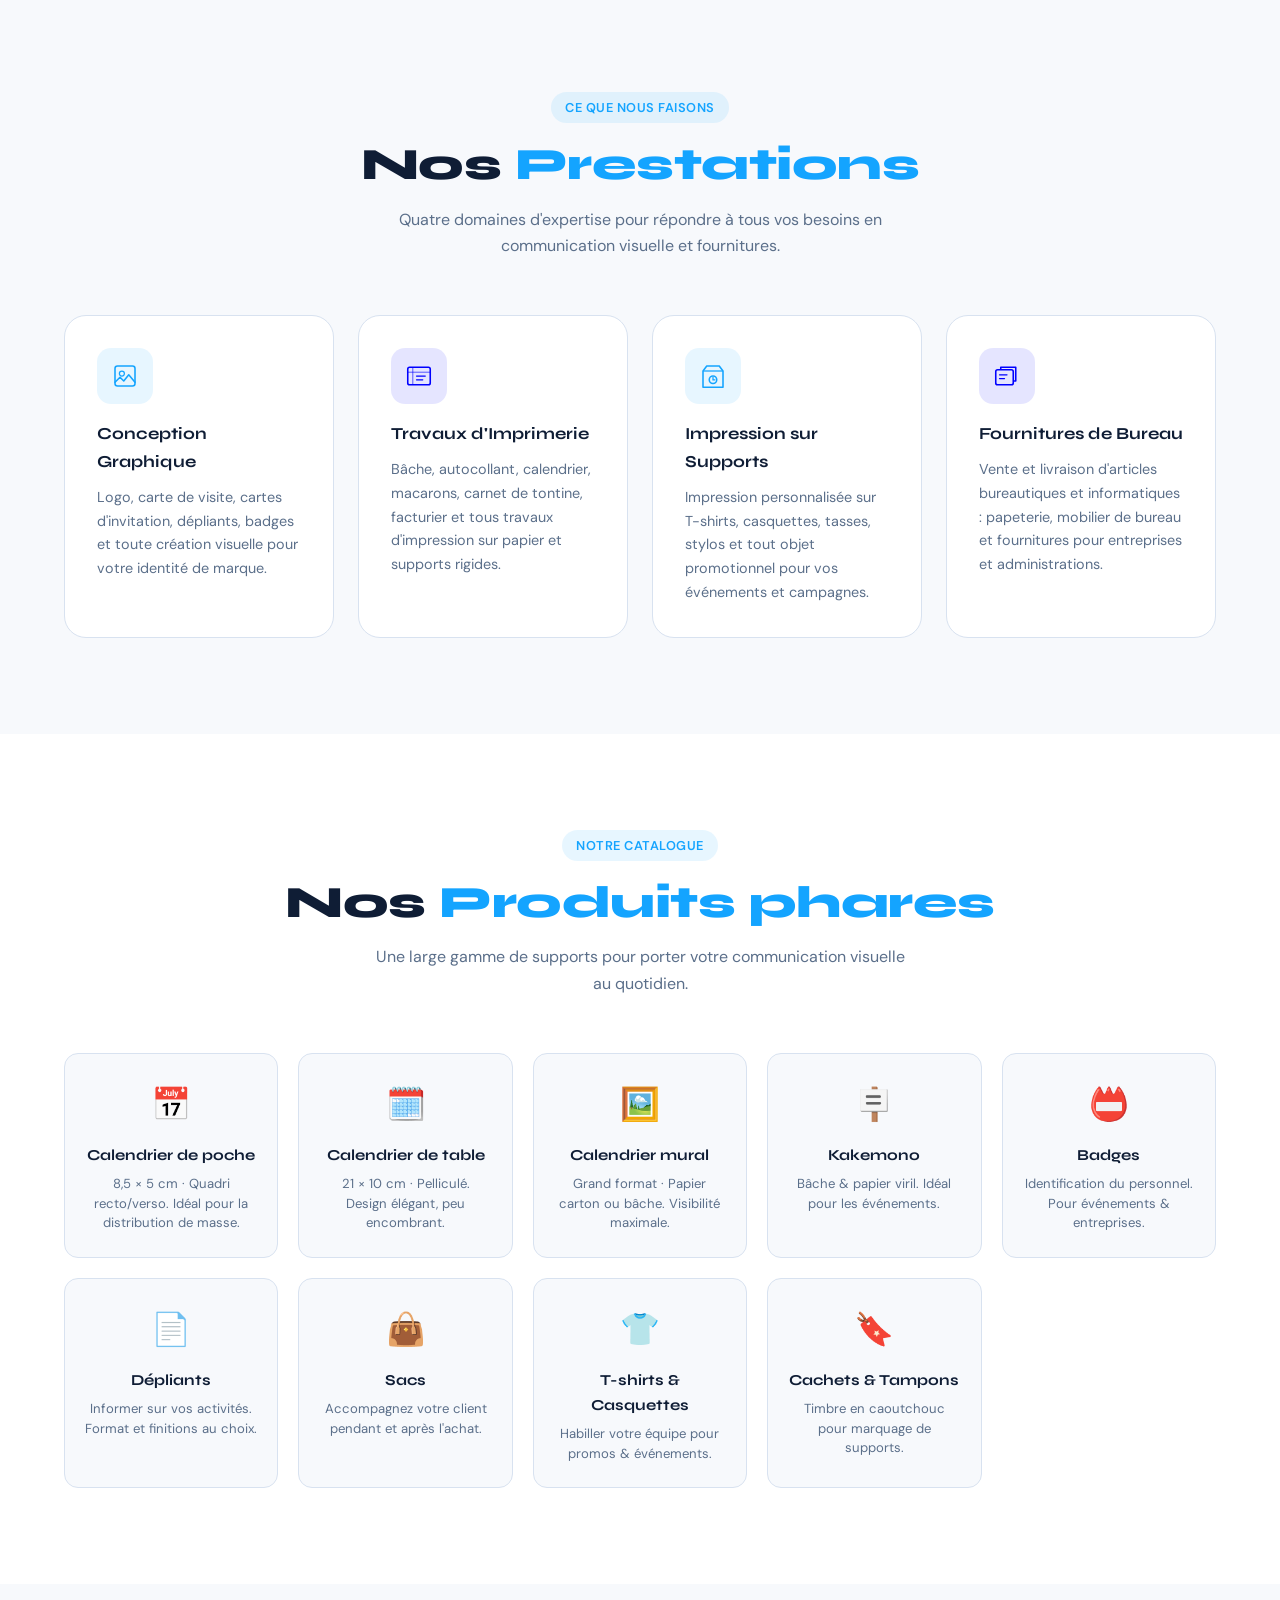
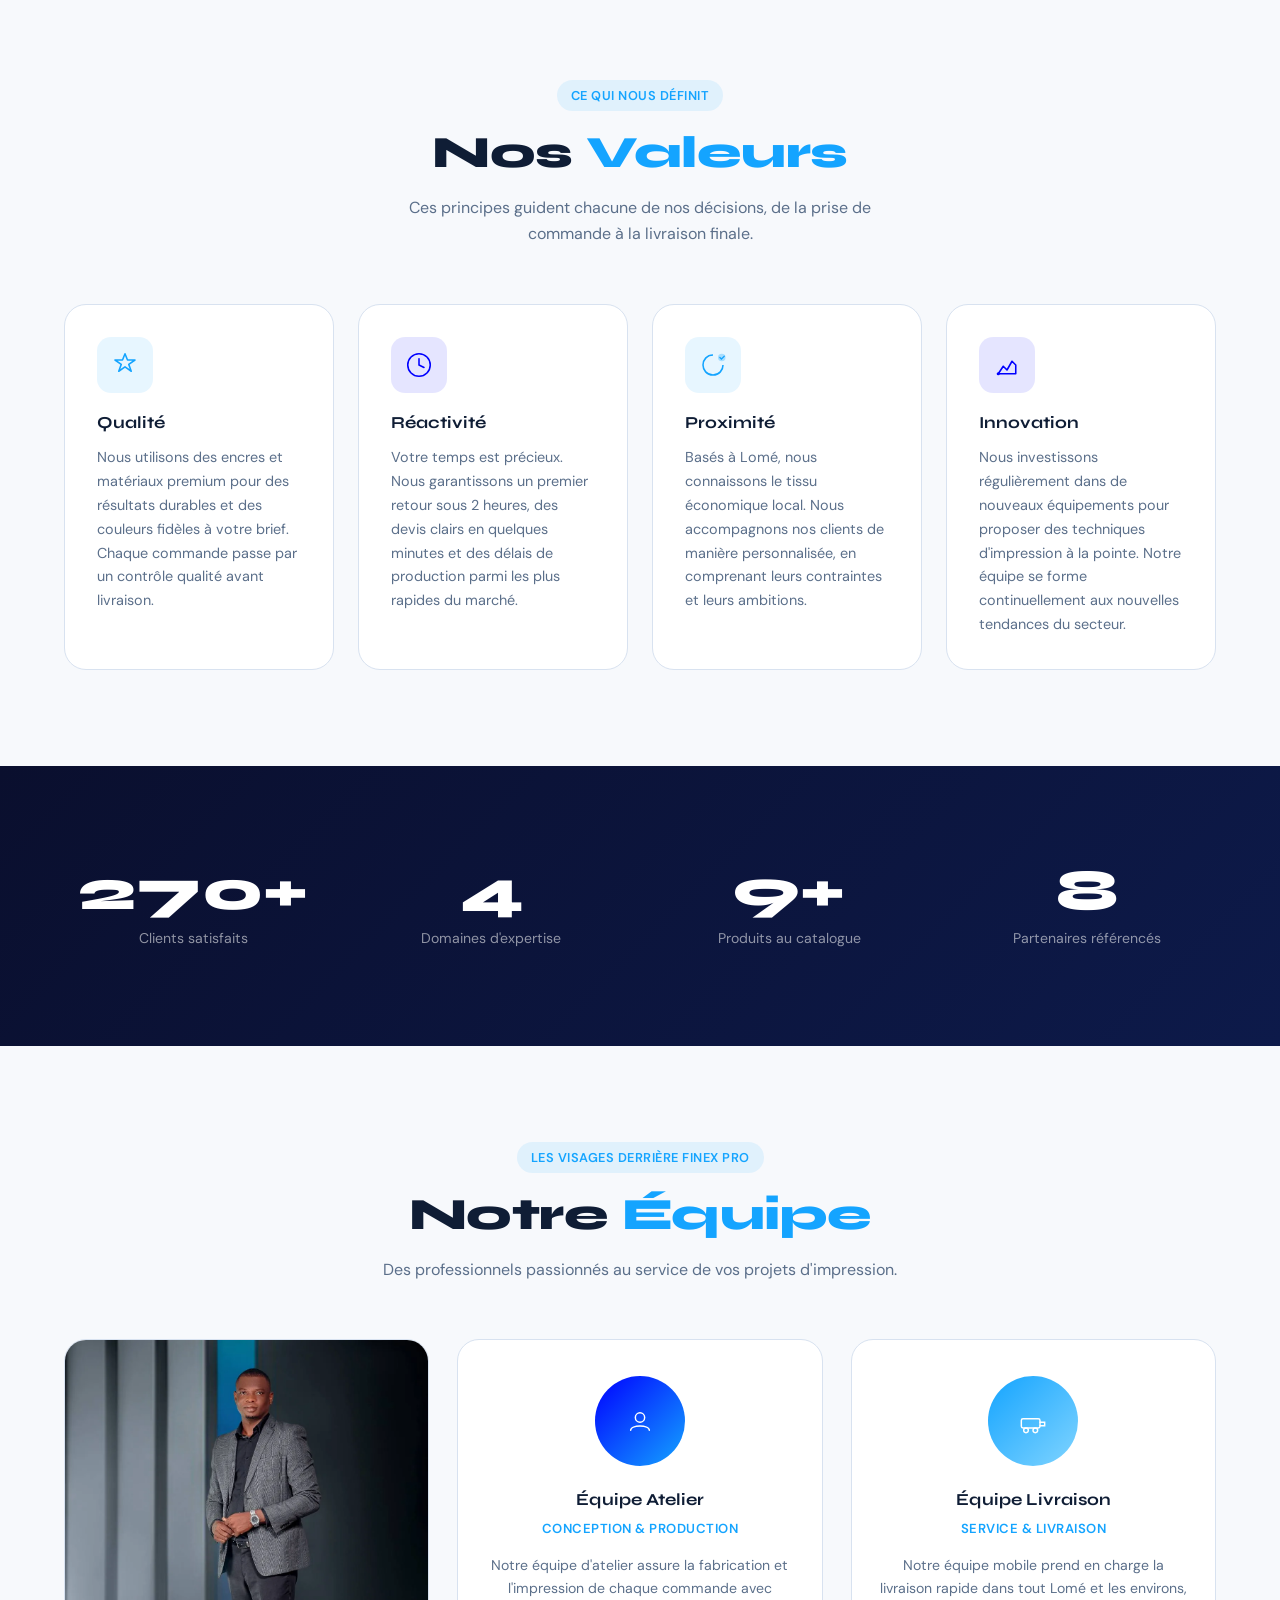
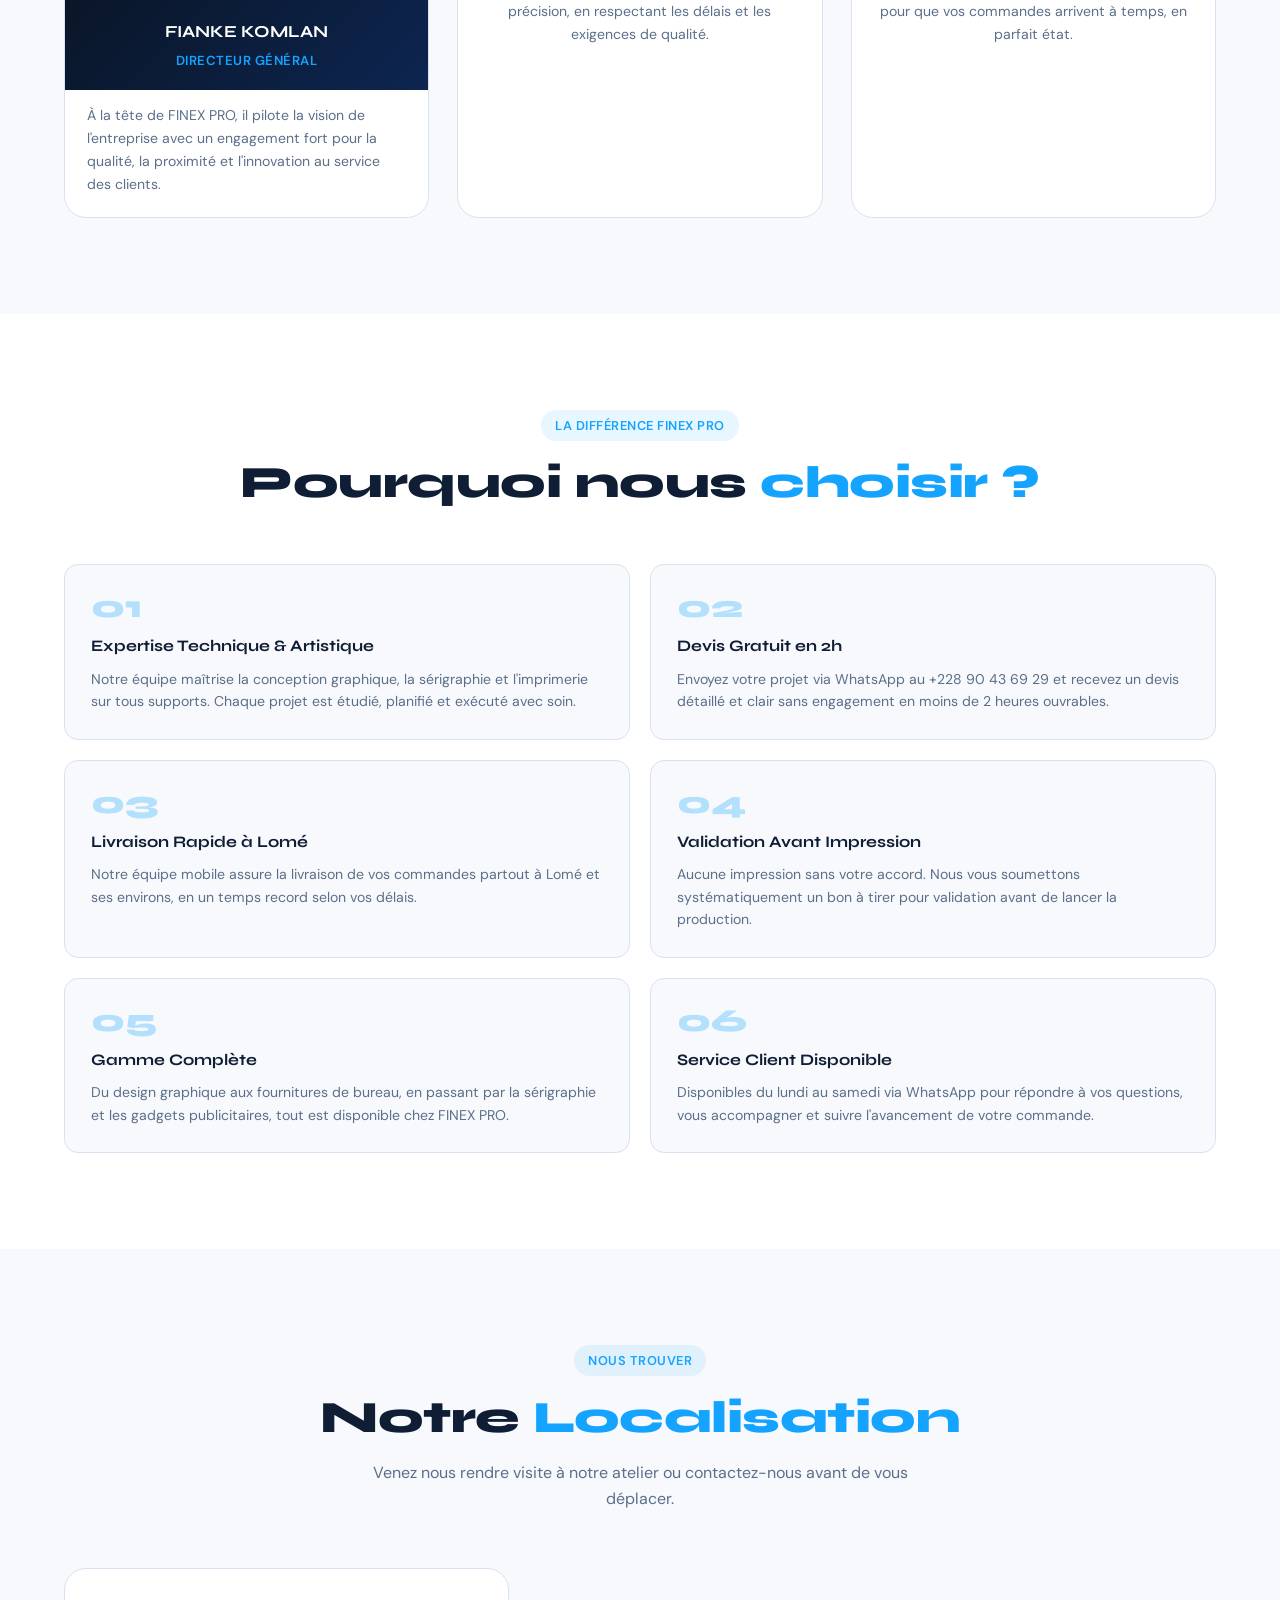
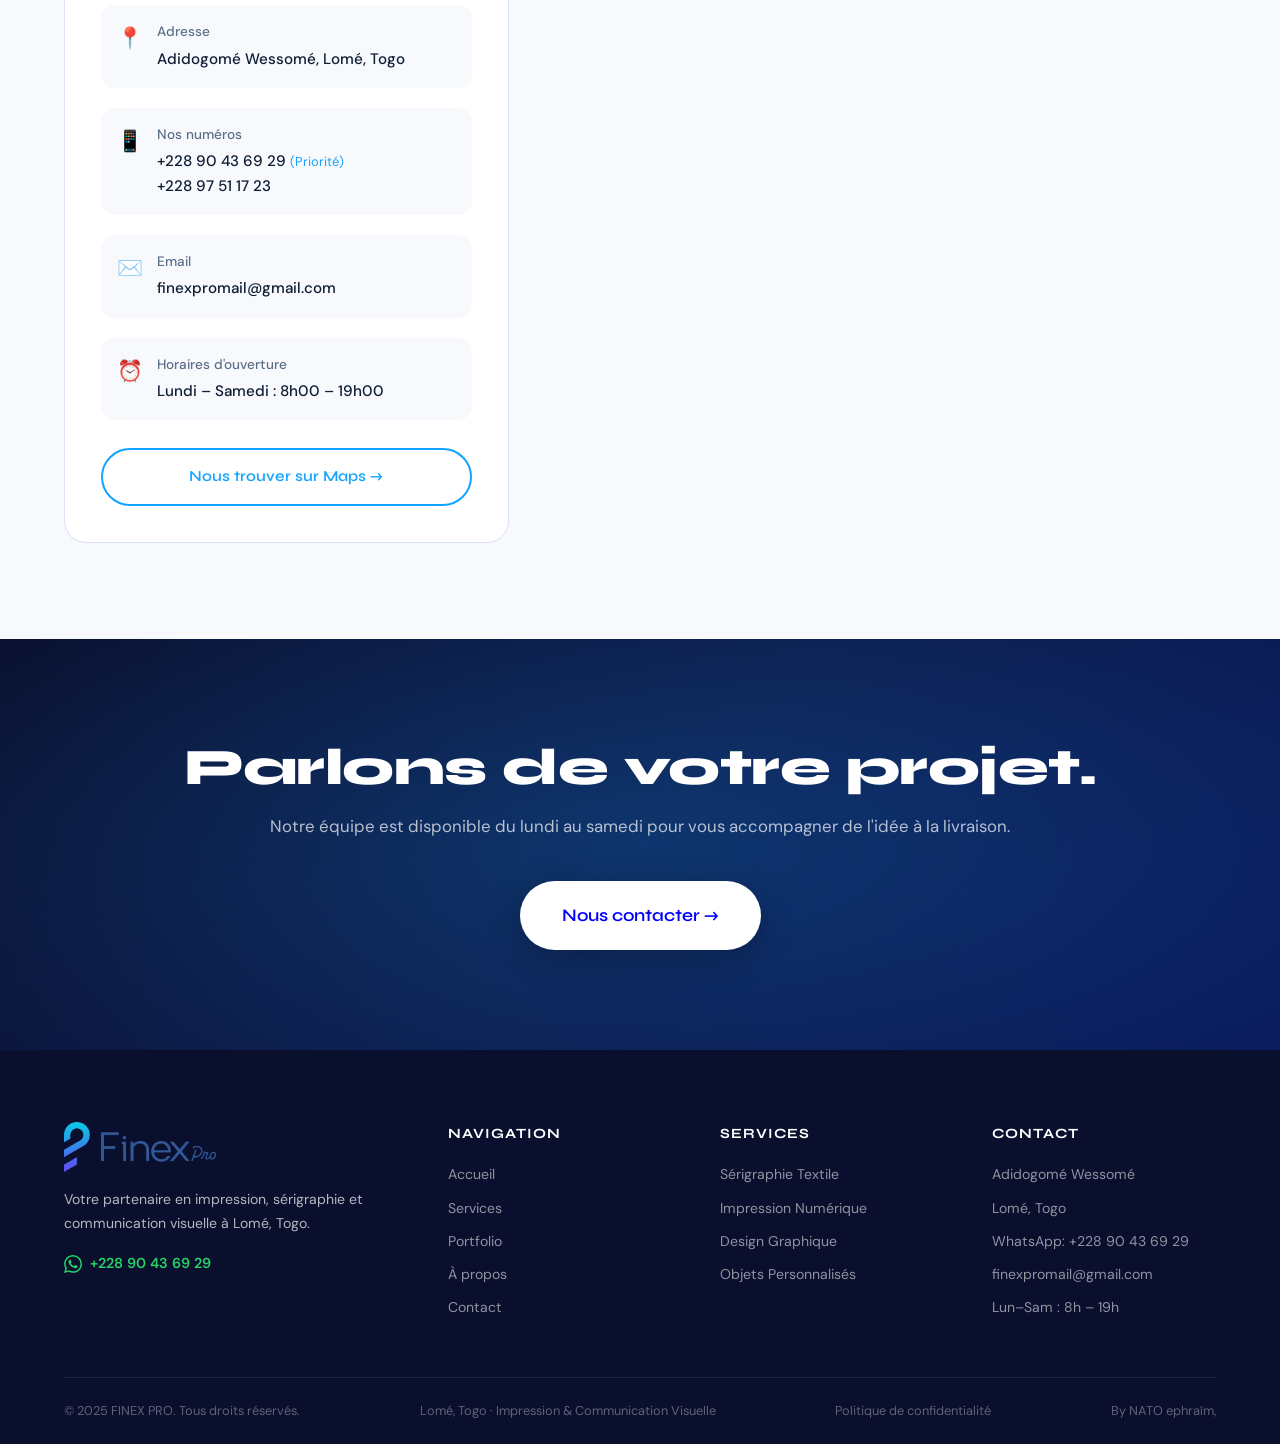
==== commit 49346a9b: "perf: convert images to resized WebP (27 MB -> 1.5 MB), lazy-load partner and footer logos" ====
--- a/about.html
+++ b/about.html
@@ -22,7 +22,7 @@
   <nav class="navbar" id="navbar">
     <div class="nav-inner">
       <a href="index.html" class="nav-logo">
-        <span class="logo-mark"><img src="assets/images/LOGO & SYMBOLE FinexPro 1.png" alt="FINEX PRO"></span>
+        <span class="logo-mark"><img loading="lazy" decoding="async" src="assets/images/logo-symbole-finexpro-1.webp" alt="FINEX PRO"></span>
       </a>
       <button class="nav-toggle" id="navToggle" aria-label="Menu">
         <span></span><span></span><span></span>
@@ -318,7 +318,7 @@
       <div class="team-grid" style="width:100%;box-sizing:border-box;">
         <div class="team-card team-card--photo reveal" data-delay="0">
           <div class="team-photo-wrap">
-            <img src="assets/images/photo CEO.jpg" alt="FIANKE Komlan">
+            <img src="assets/images/photo-ceo.webp" alt="FIANKE Komlan">
           </div>
           <div class="team-photo-info">
             <h3 class="team-name" data-i18n="about.t1.name">FIANKE Komlan</h3>
@@ -467,7 +467,7 @@
       <div class="footer-inner">
         <div class="footer-brand">
           <a href="index.html" class="nav-logo">
-            <span class="logo-mark"><img src="assets/images/LOGO & SYMBOLE FinexPro 1.png" alt="FINEX PRO" /></span>
+            <span class="logo-mark"><img loading="lazy" decoding="async" src="assets/images/logo-symbole-finexpro-1.webp" alt="FINEX PRO" /></span>
           </a>
           <p data-i18n="footer.brand.desc">Votre partenaire en impression, sérigraphie et communication visuelle à Lomé, Togo.</p>
           <a href="https://wa.me/22890436929" target="_blank" class="footer-wa">
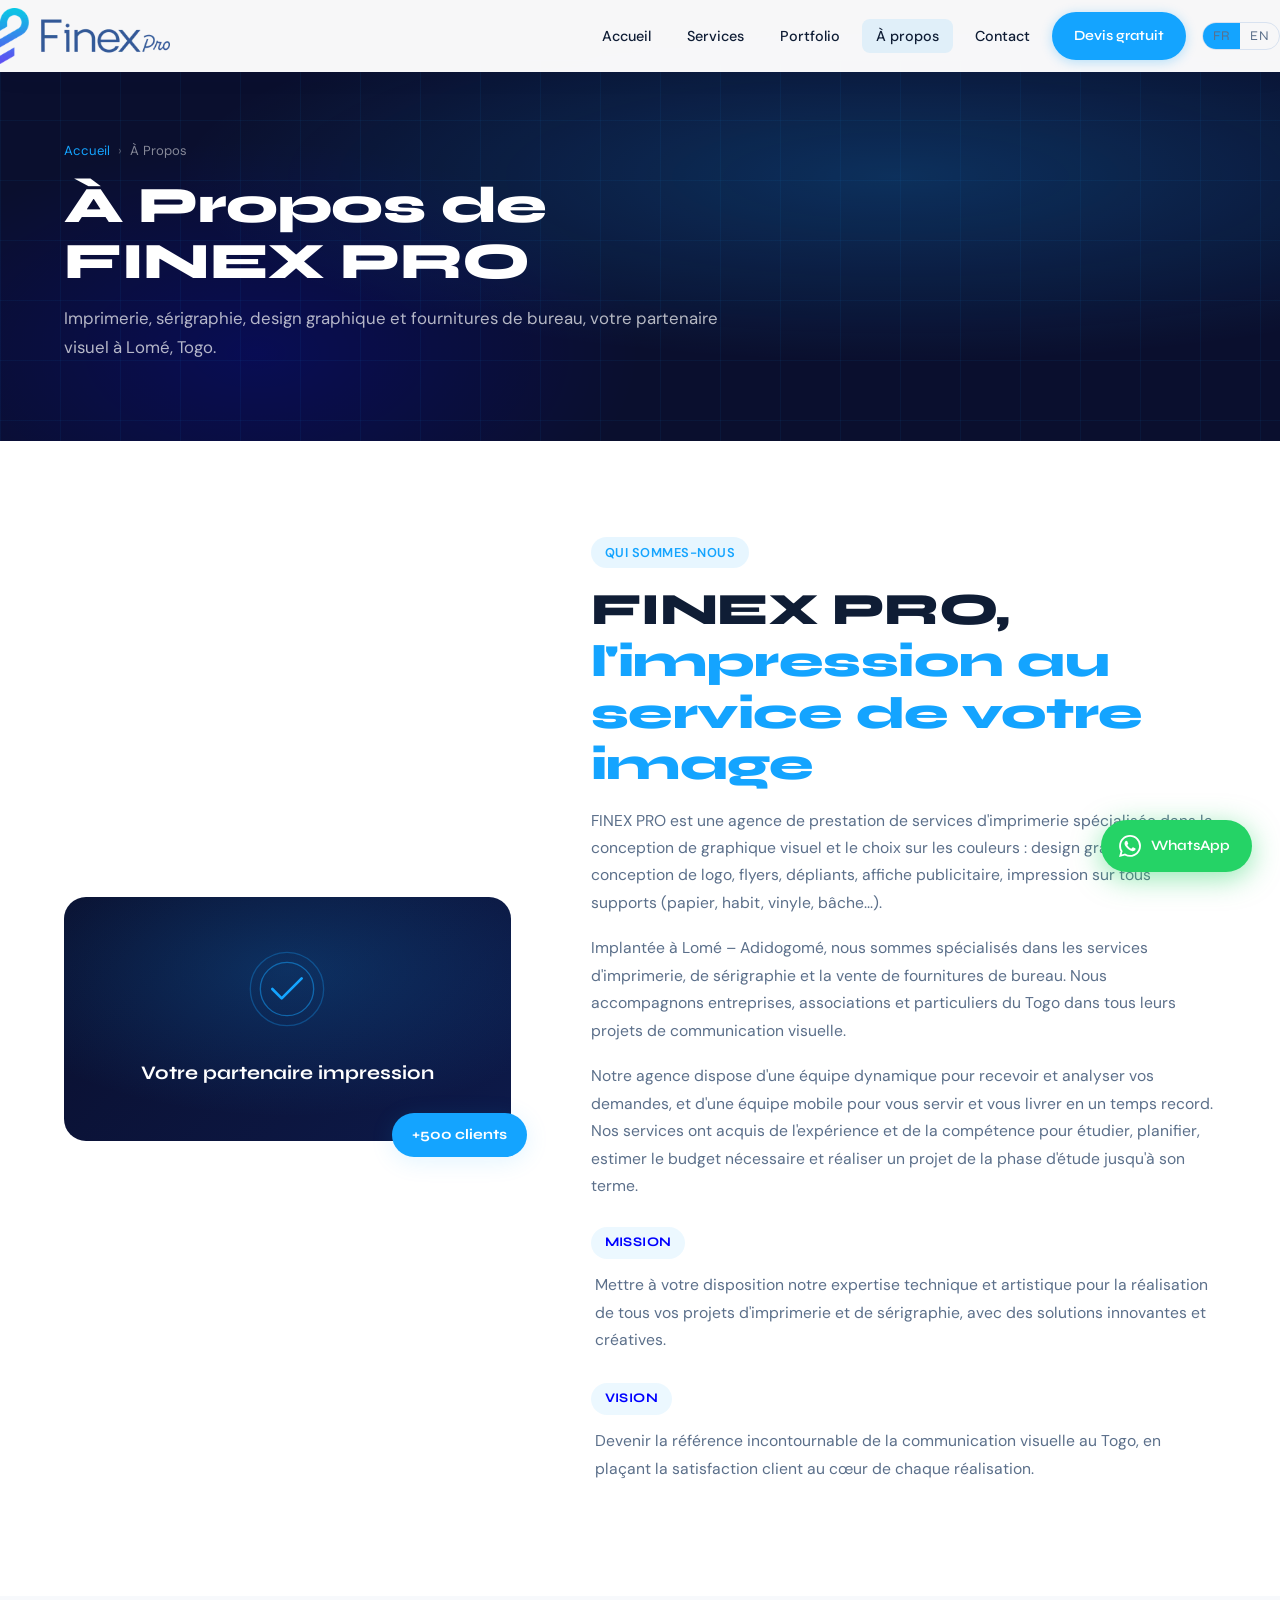
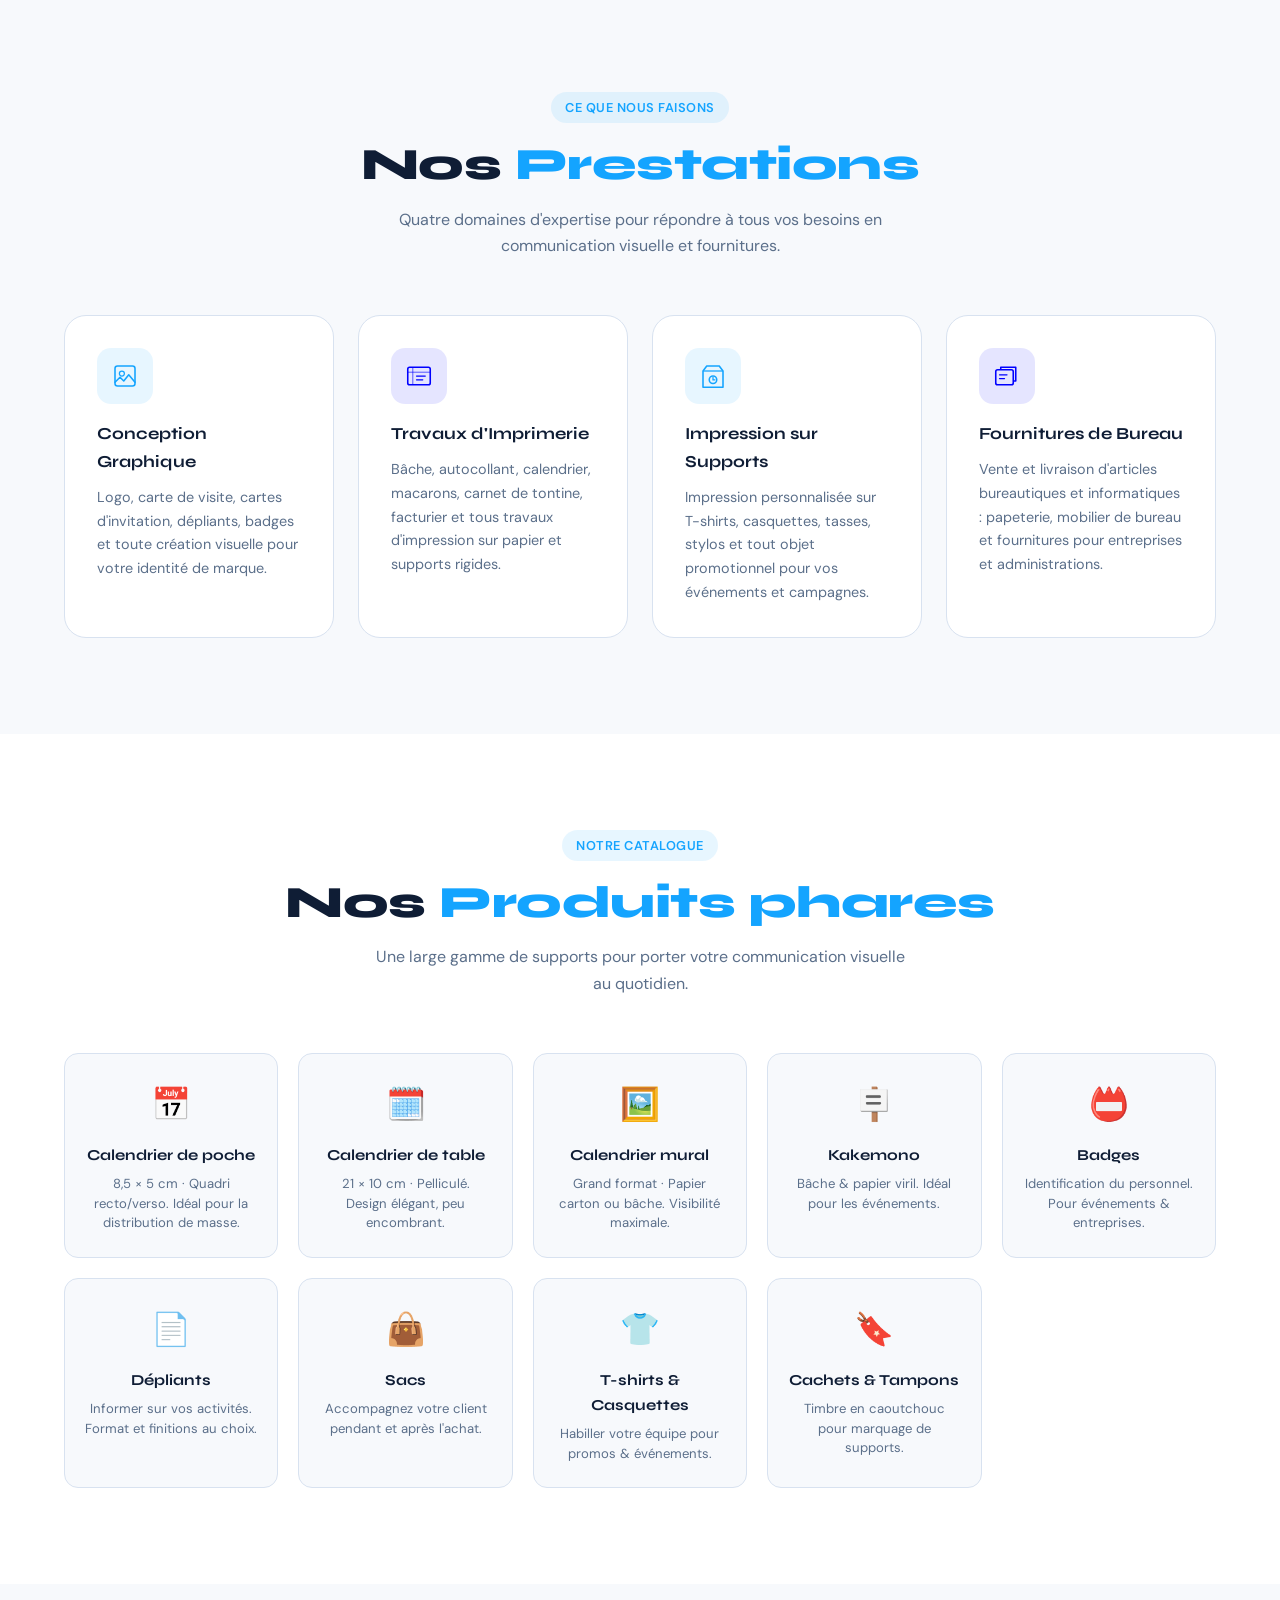
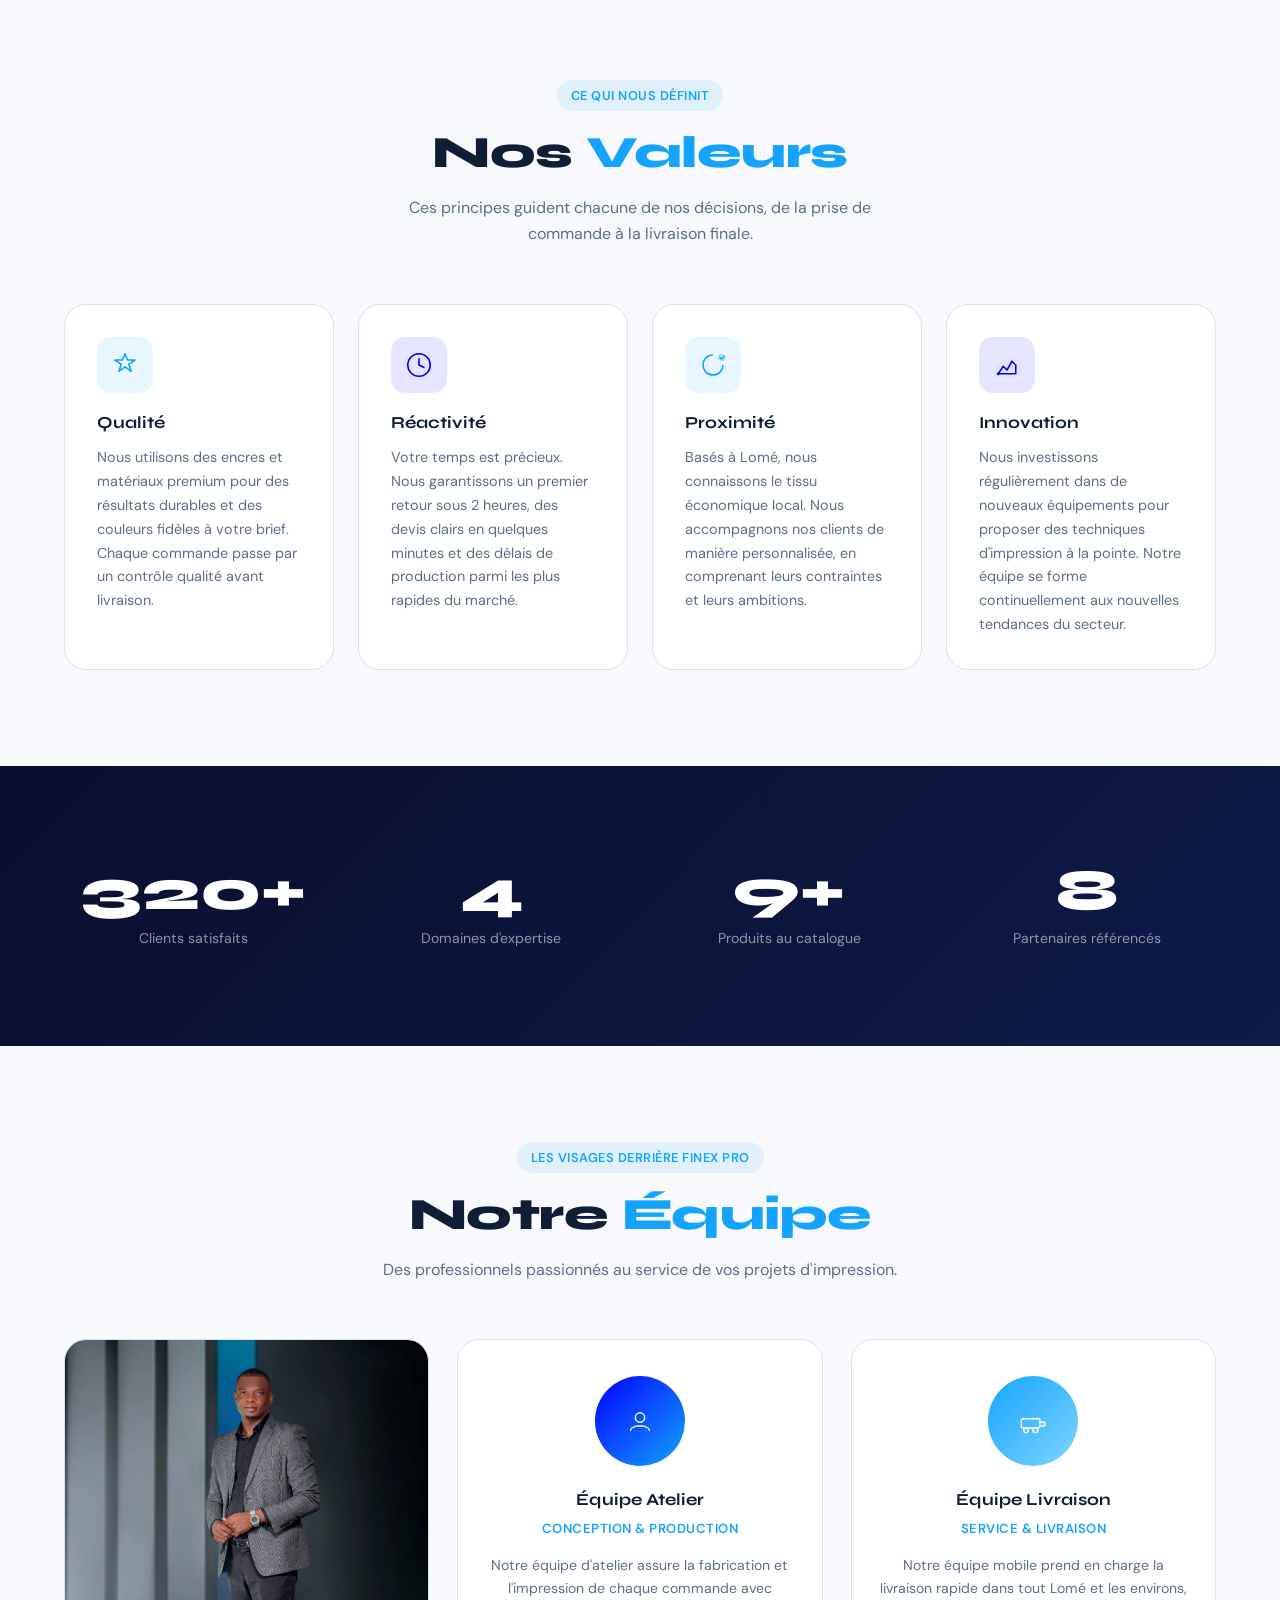
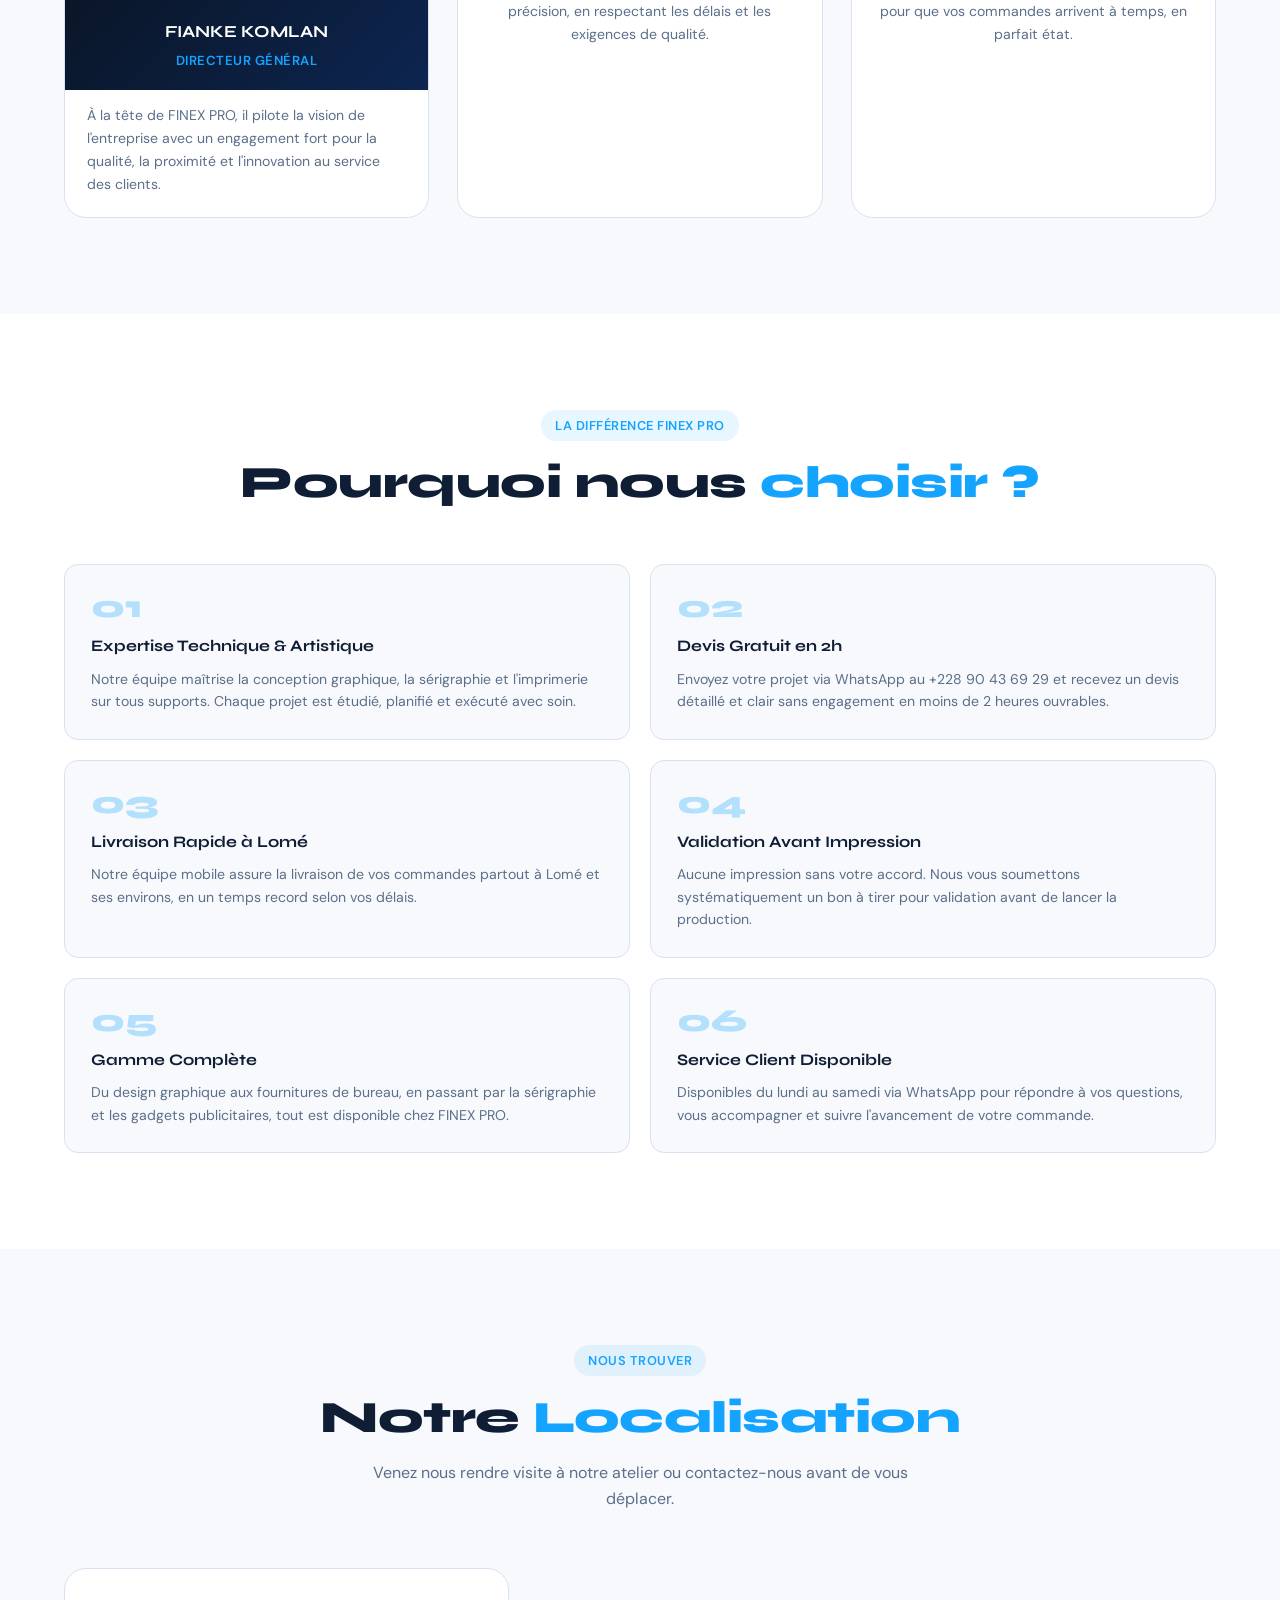
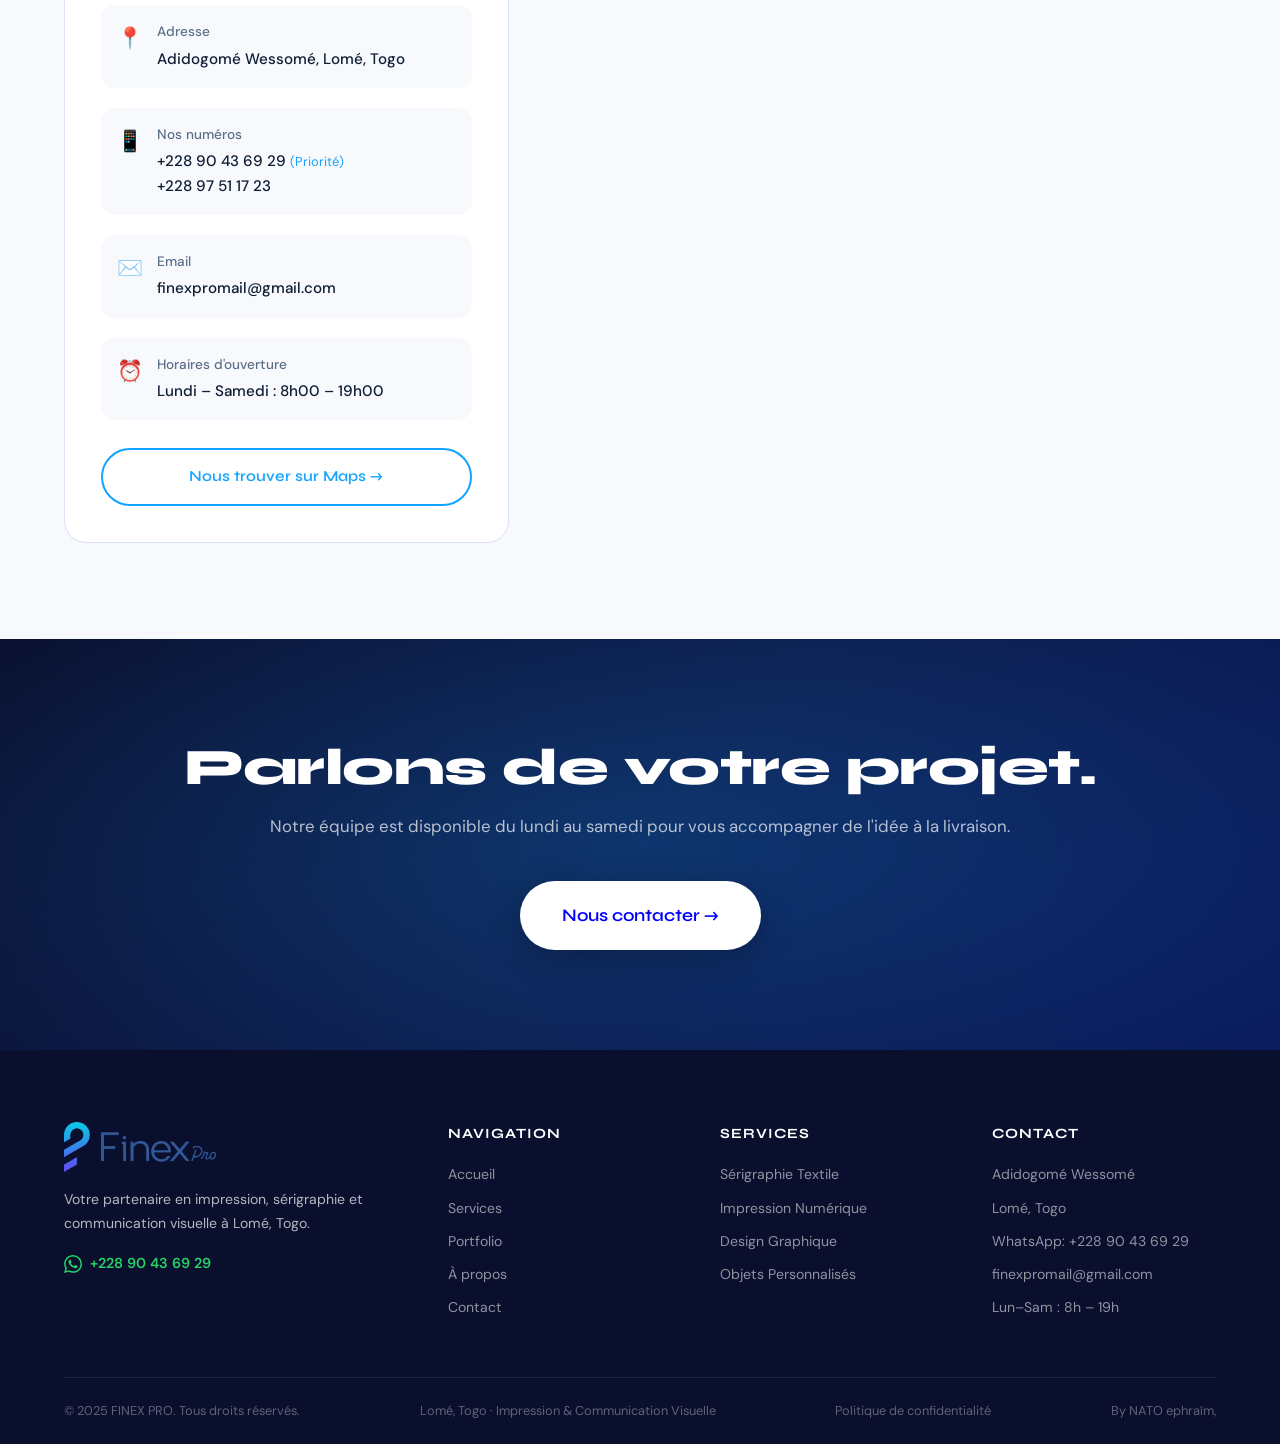
==== commit ac59d4dd: "feat: add link preview image and Open Graph / Twitter tags on all pages" ====
--- a/about.html
+++ b/about.html
@@ -4,6 +4,23 @@
   <meta charset="UTF-8" />
   <meta name="viewport" content="width=device-width, initial-scale=1.0" />
   <title>À Propos | FINEX PRO | Agence d'Imprimerie & Sérigraphie à Lomé, Togo</title>
+    <!-- Aperçu de lien (WhatsApp, Facebook, LinkedIn, X) -->
+    <meta property="og:type" content="website" />
+    <meta property="og:site_name" content="FINEX PRO" />
+    <meta property="og:locale" content="fr_FR" />
+    <meta property="og:url" content="https://finexpro.tech/about.html" />
+    <meta property="og:title" content="À Propos | FINEX PRO | Agence d&#x27;Imprimerie &amp; Sérigraphie à Lomé, Togo" />
+    <meta property="og:description" content="FINEX PRO, agence spécialisée en imprimerie, sérigraphie, design graphique et fournitures de bureau à Lomé – Adidogomé, Togo. Découvrez notre équipe et nos prestations." />
+    <meta property="og:image" content="https://finexpro.tech/assets/images/og-image.jpg" />
+    <meta property="og:image:secure_url" content="https://finexpro.tech/assets/images/og-image.jpg" />
+    <meta property="og:image:type" content="image/jpeg" />
+    <meta property="og:image:width" content="1200" />
+    <meta property="og:image:height" content="630" />
+    <meta property="og:image:alt" content="FINEX PRO, imprimerie, sérigraphie et design graphique à Lomé, Togo" />
+    <meta name="twitter:card" content="summary_large_image" />
+    <meta name="twitter:title" content="À Propos | FINEX PRO | Agence d&#x27;Imprimerie &amp; Sérigraphie à Lomé, Togo" />
+    <meta name="twitter:description" content="FINEX PRO, agence spécialisée en imprimerie, sérigraphie, design graphique et fournitures de bureau à Lomé – Adidogomé, Togo. Découvrez notre équipe et nos prestations." />
+    <meta name="twitter:image" content="https://finexpro.tech/assets/images/og-image.jpg" />
   <meta name="description" content="FINEX PRO, agence spécialisée en imprimerie, sérigraphie, design graphique et fournitures de bureau à Lomé – Adidogomé, Togo. Découvrez notre équipe et nos prestations." />
   <link rel="preconnect" href="https://fonts.googleapis.com" />
   <link rel="preconnect" href="https://fonts.gstatic.com" crossorigin />
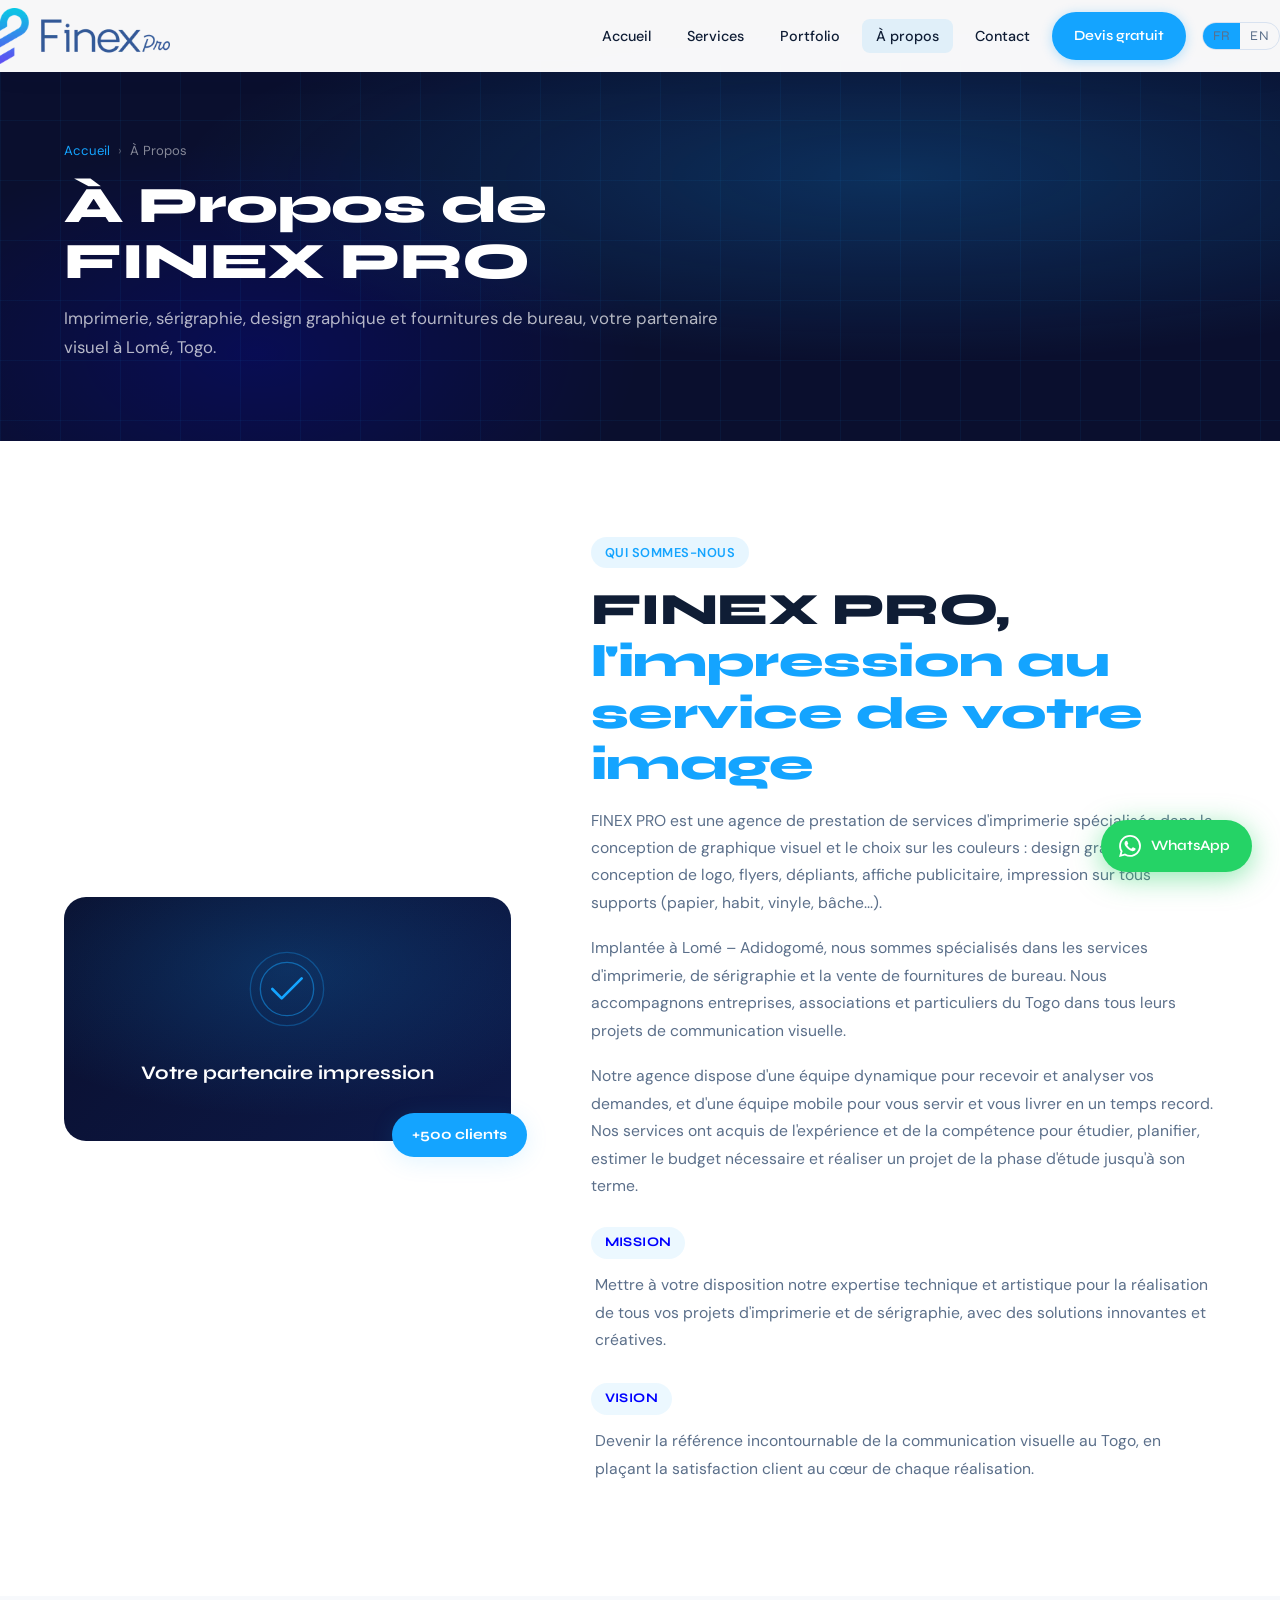
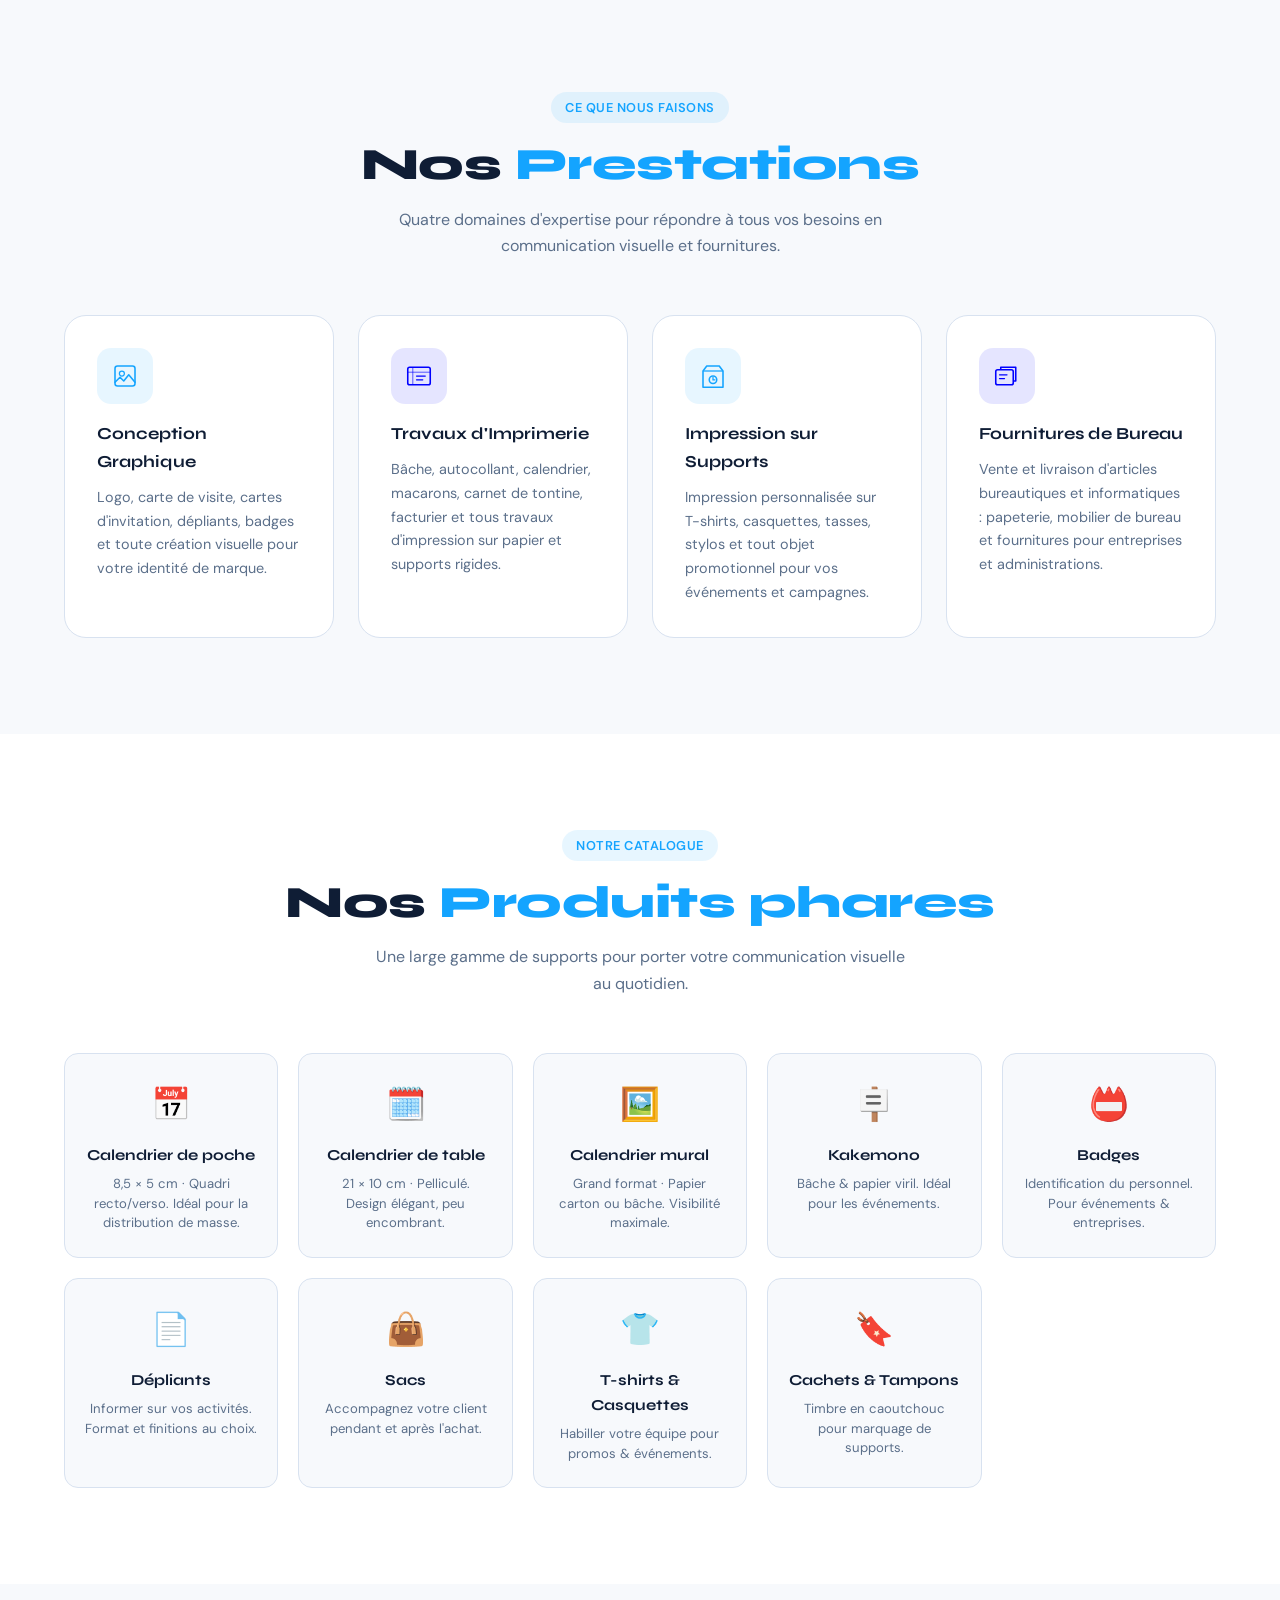
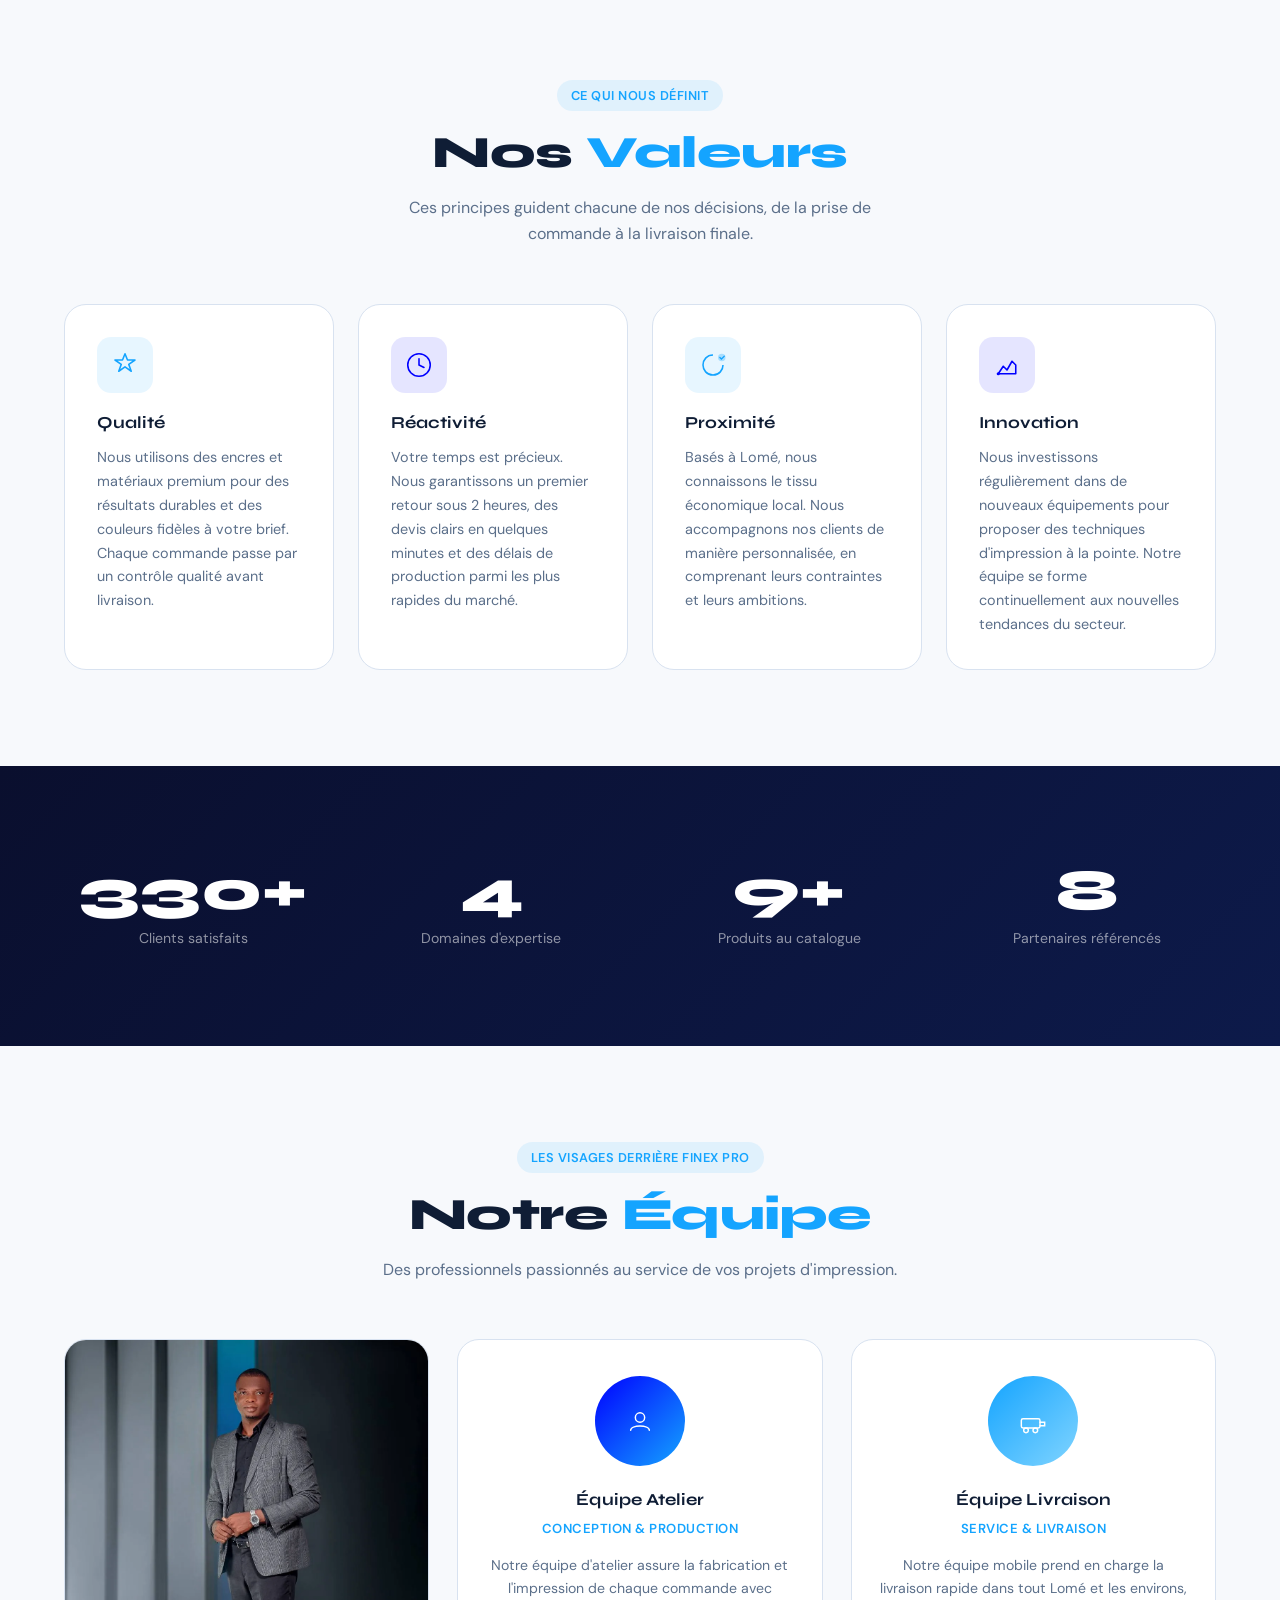
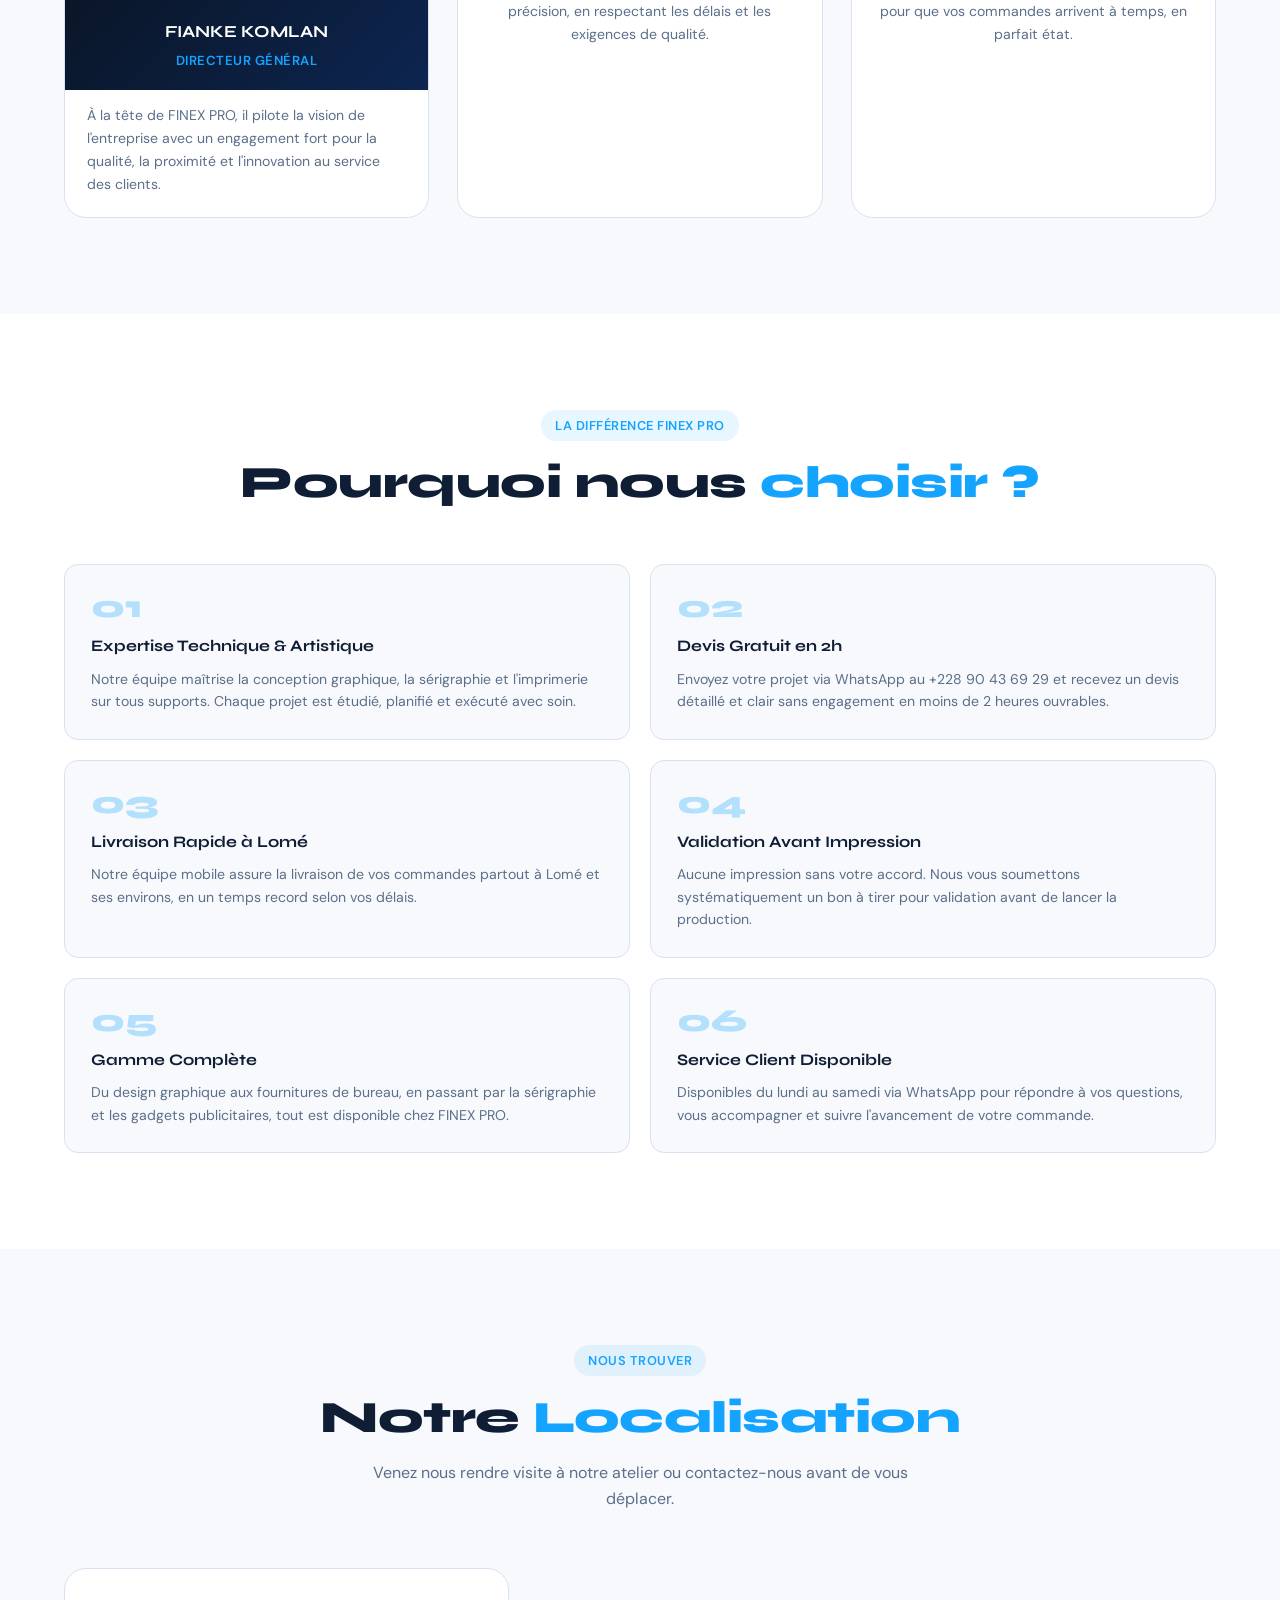
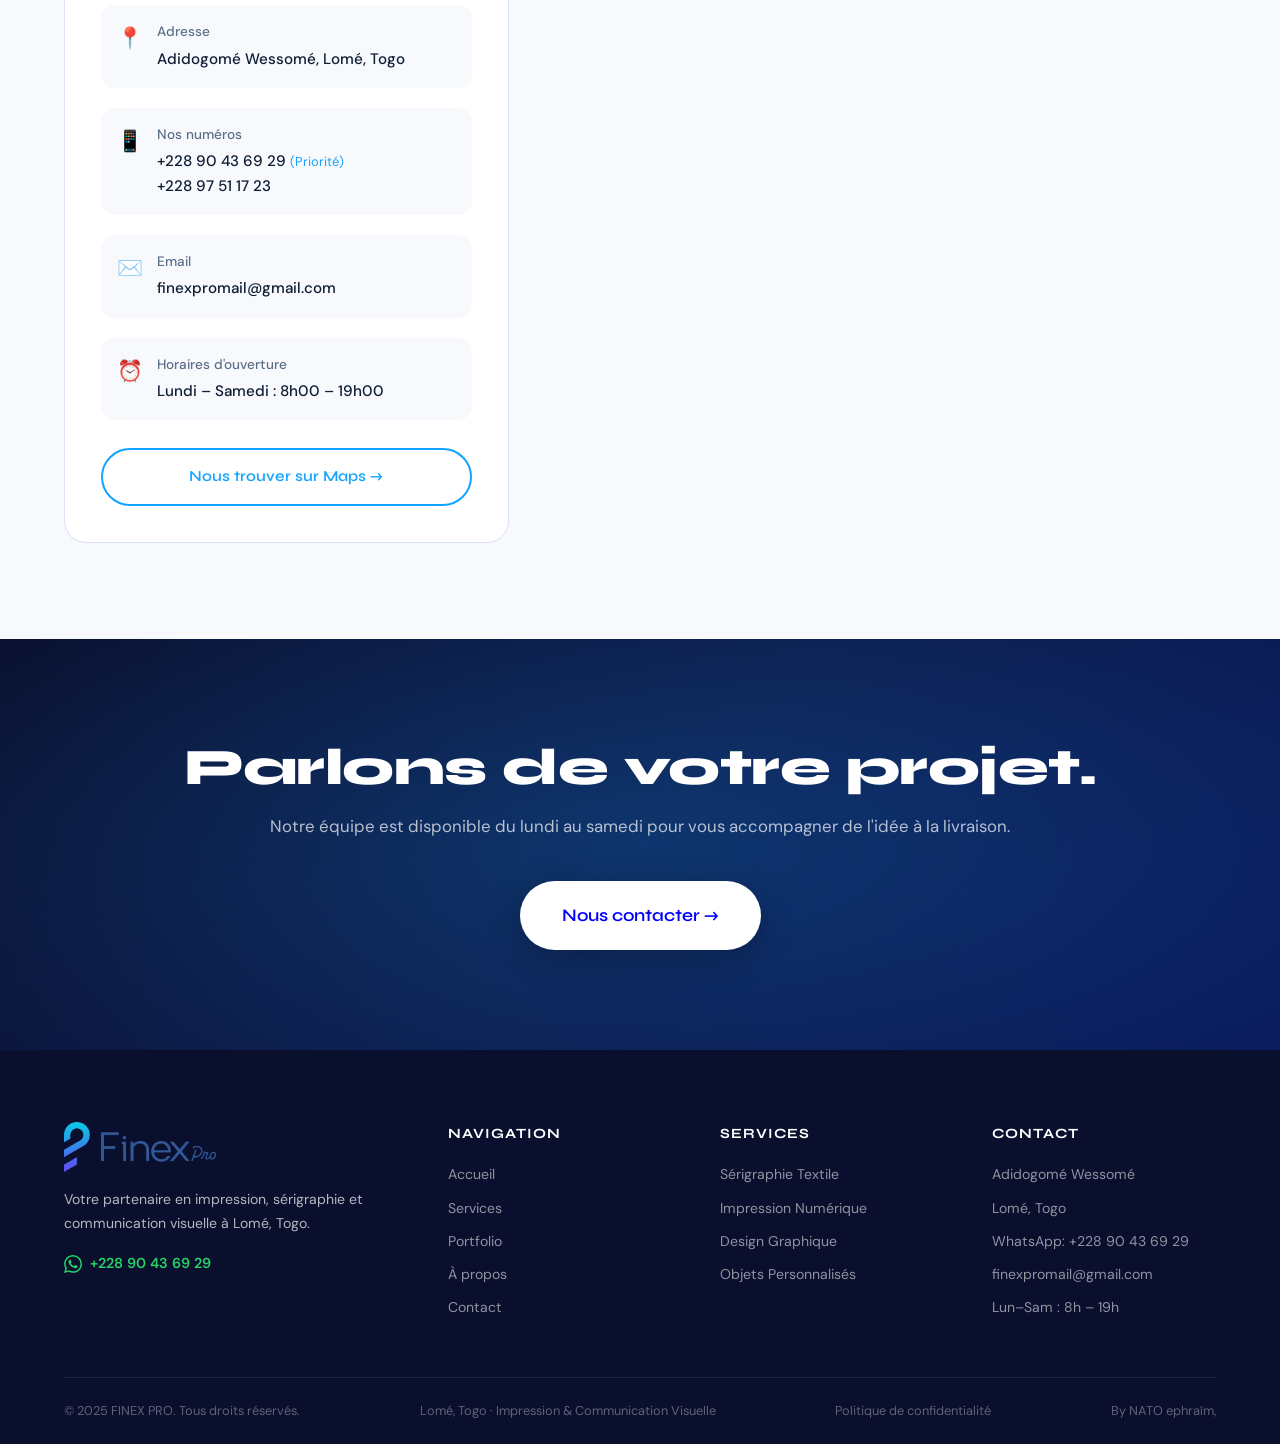
==== commit 02c5d6ef: "feat: use official FINEX PRO logo as link preview image" ====
--- a/about.html
+++ b/about.html
@@ -16,7 +16,7 @@
     <meta property="og:image:type" content="image/jpeg" />
     <meta property="og:image:width" content="1200" />
     <meta property="og:image:height" content="630" />
-    <meta property="og:image:alt" content="FINEX PRO, imprimerie, sérigraphie et design graphique à Lomé, Togo" />
+    <meta property="og:image:alt" content="Logo FINEX PRO, Creative Solutions &amp; Global Printing" />
     <meta name="twitter:card" content="summary_large_image" />
     <meta name="twitter:title" content="À Propos | FINEX PRO | Agence d&#x27;Imprimerie &amp; Sérigraphie à Lomé, Togo" />
     <meta name="twitter:description" content="FINEX PRO, agence spécialisée en imprimerie, sérigraphie, design graphique et fournitures de bureau à Lomé – Adidogomé, Togo. Découvrez notre équipe et nos prestations." />
